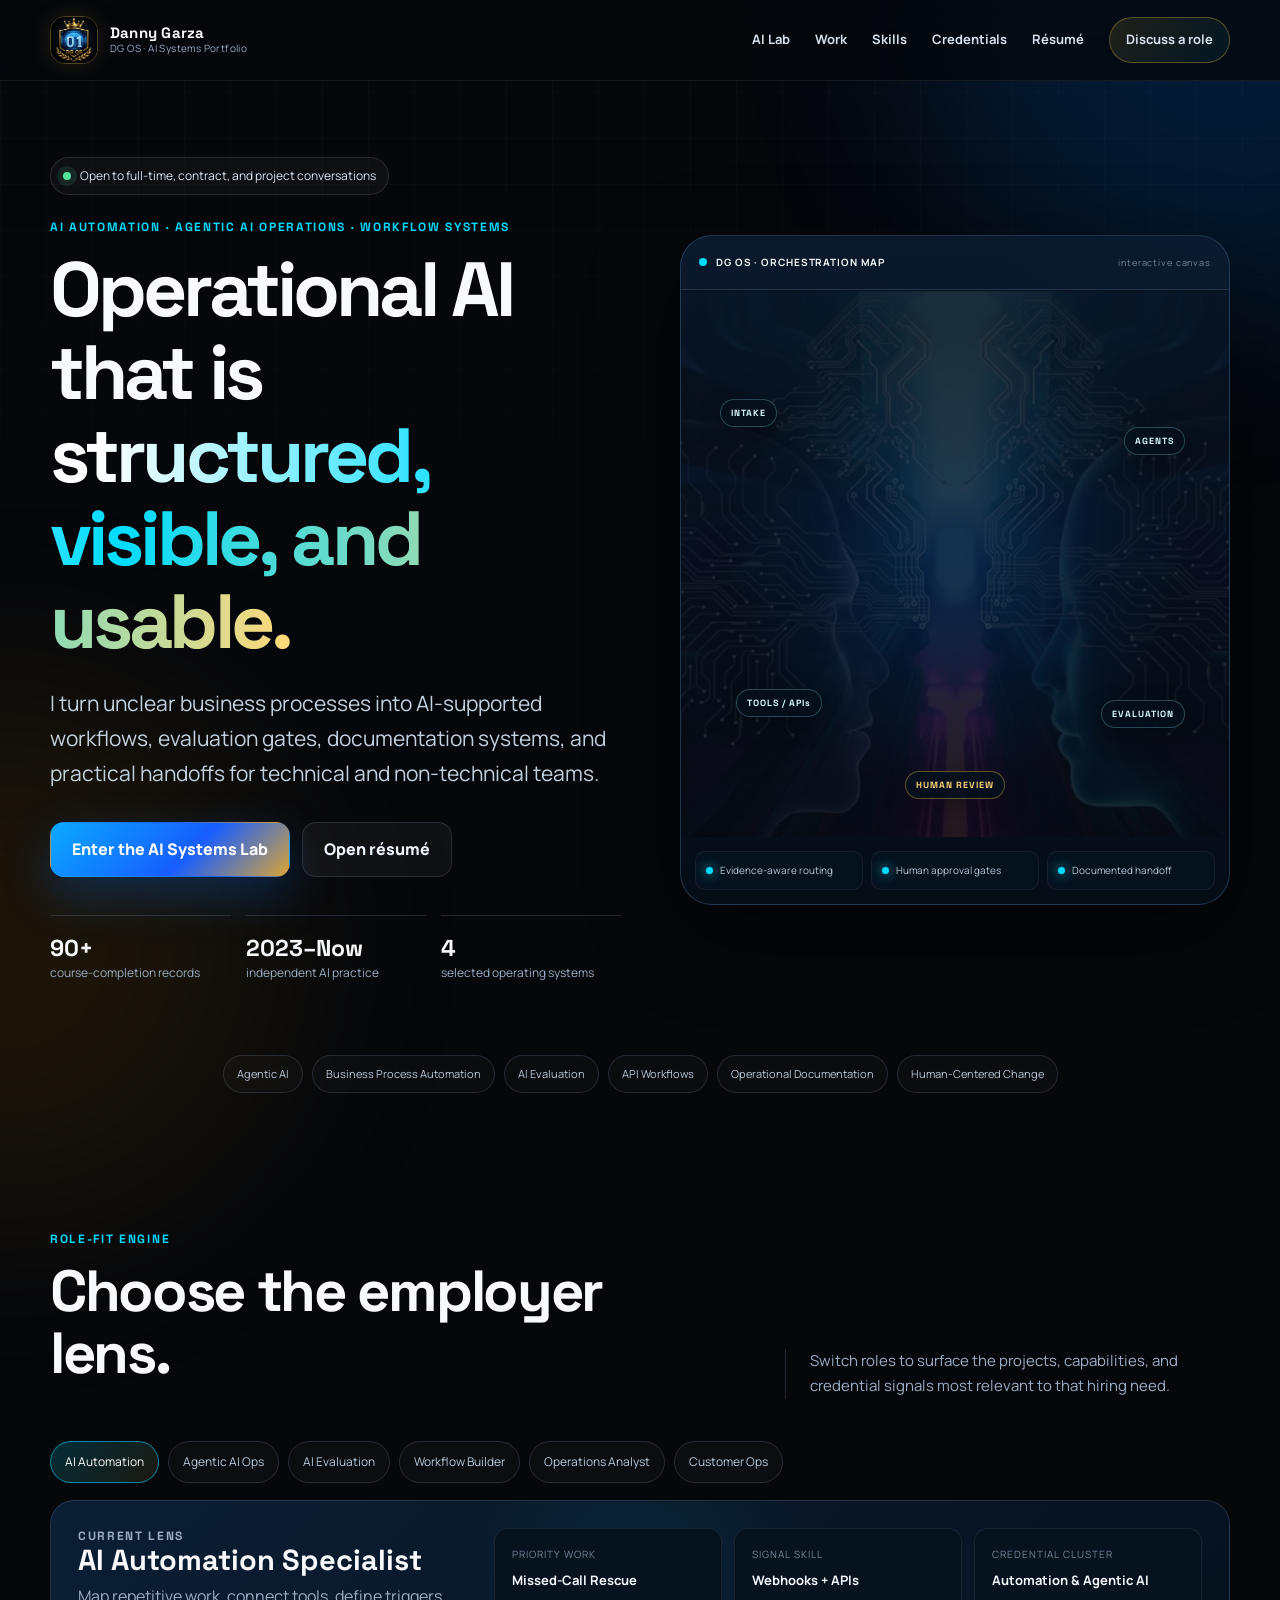
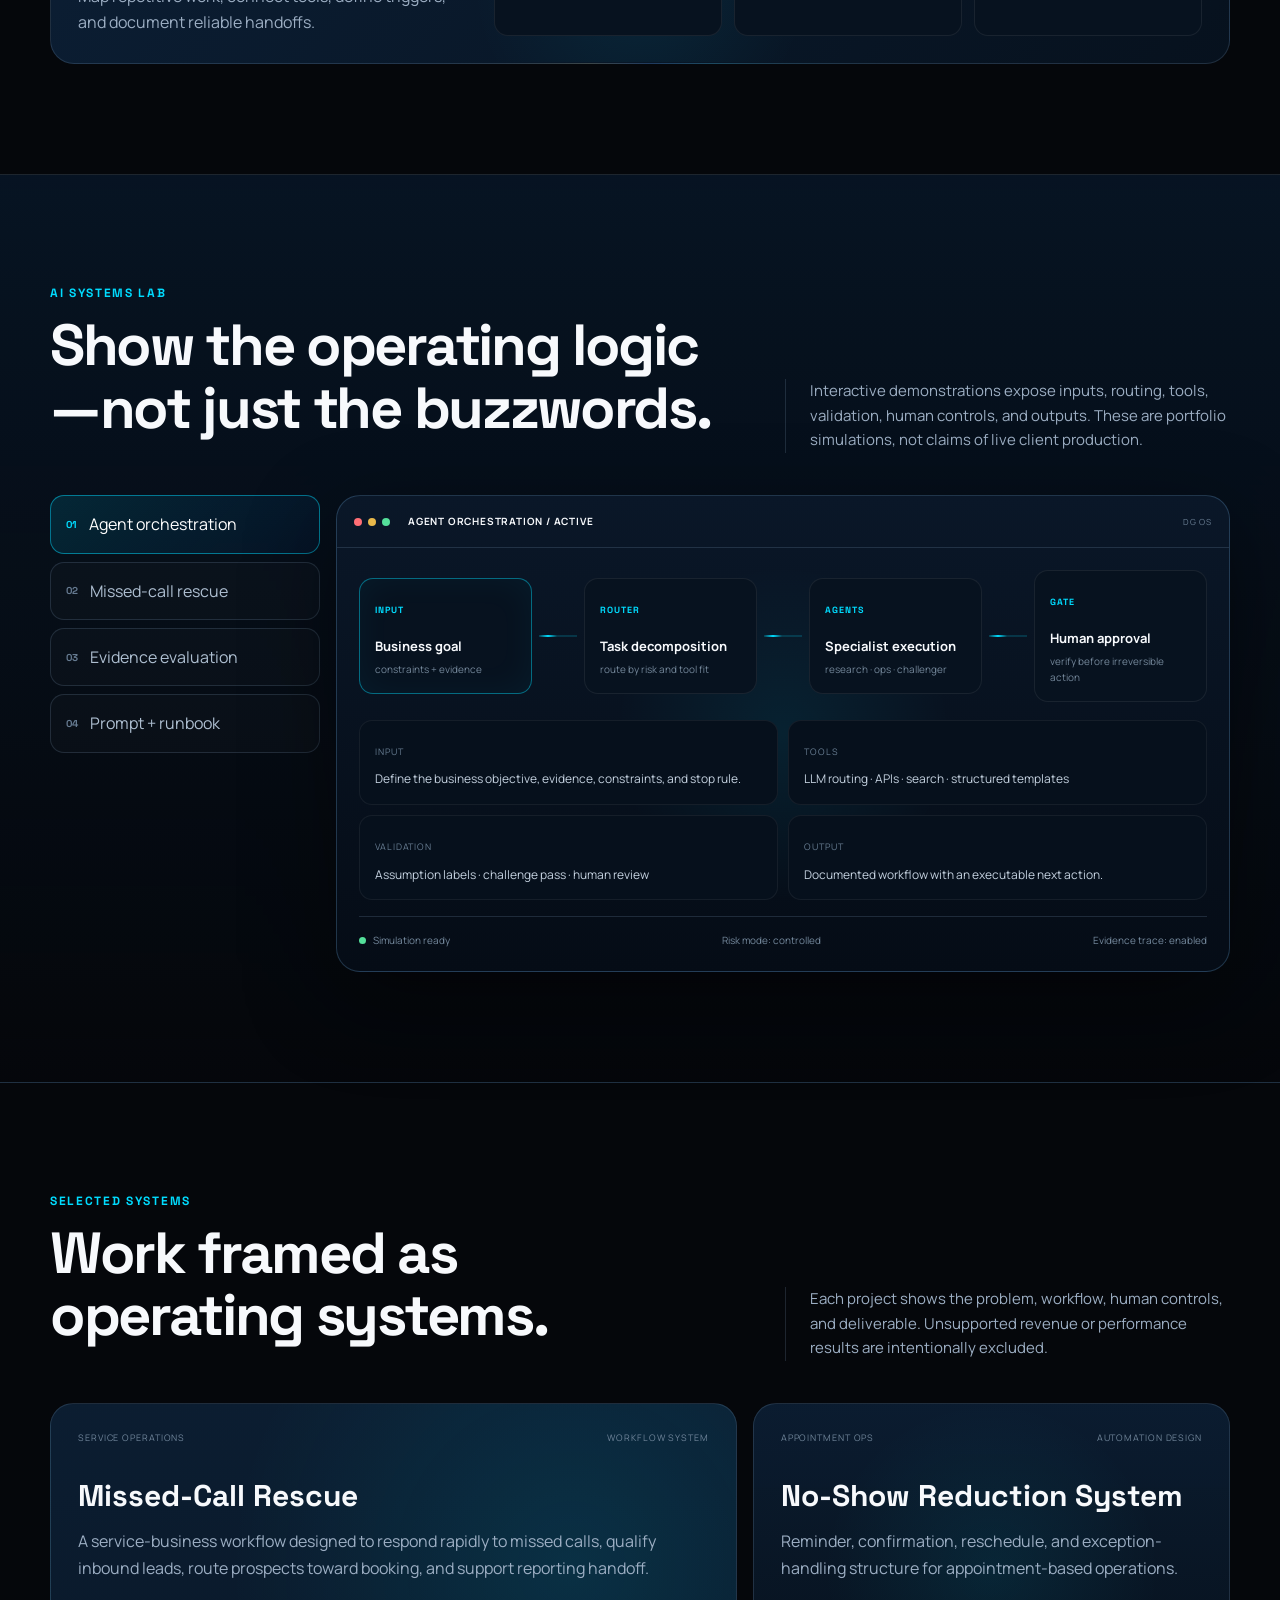
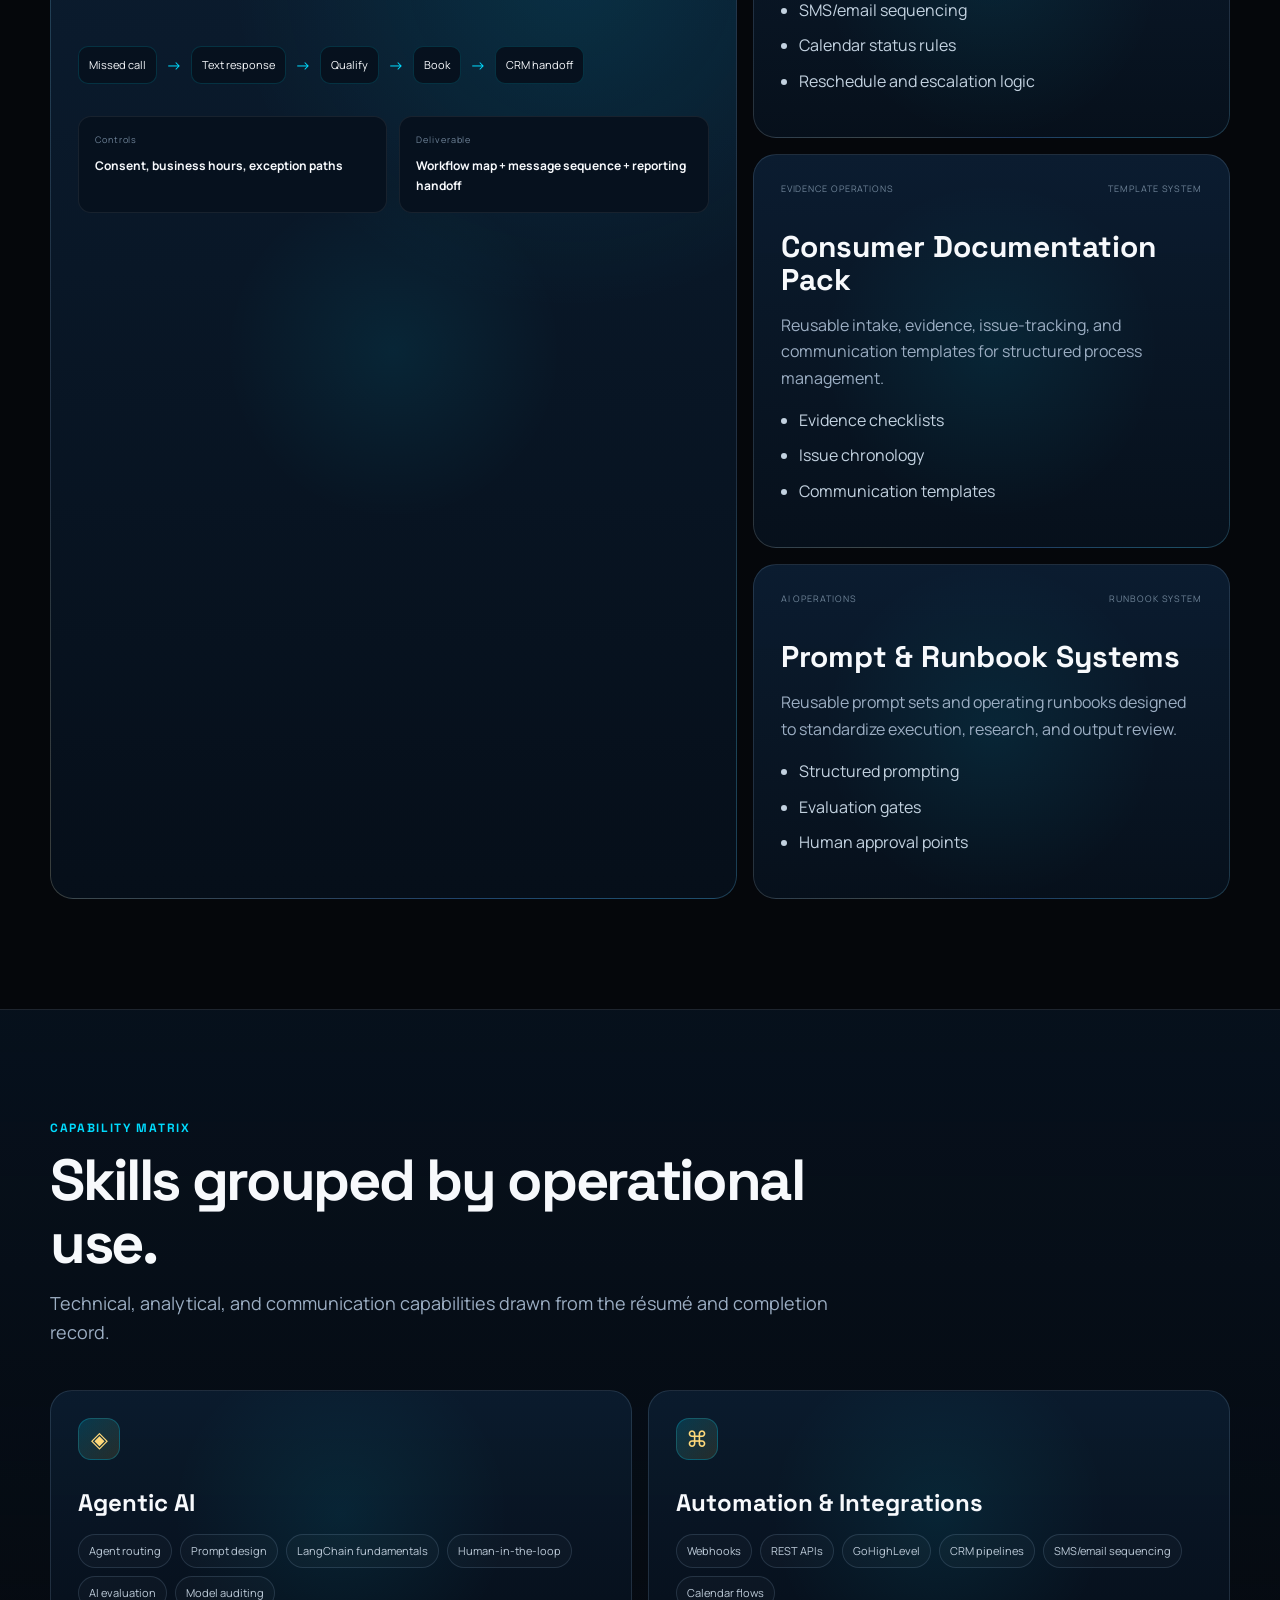
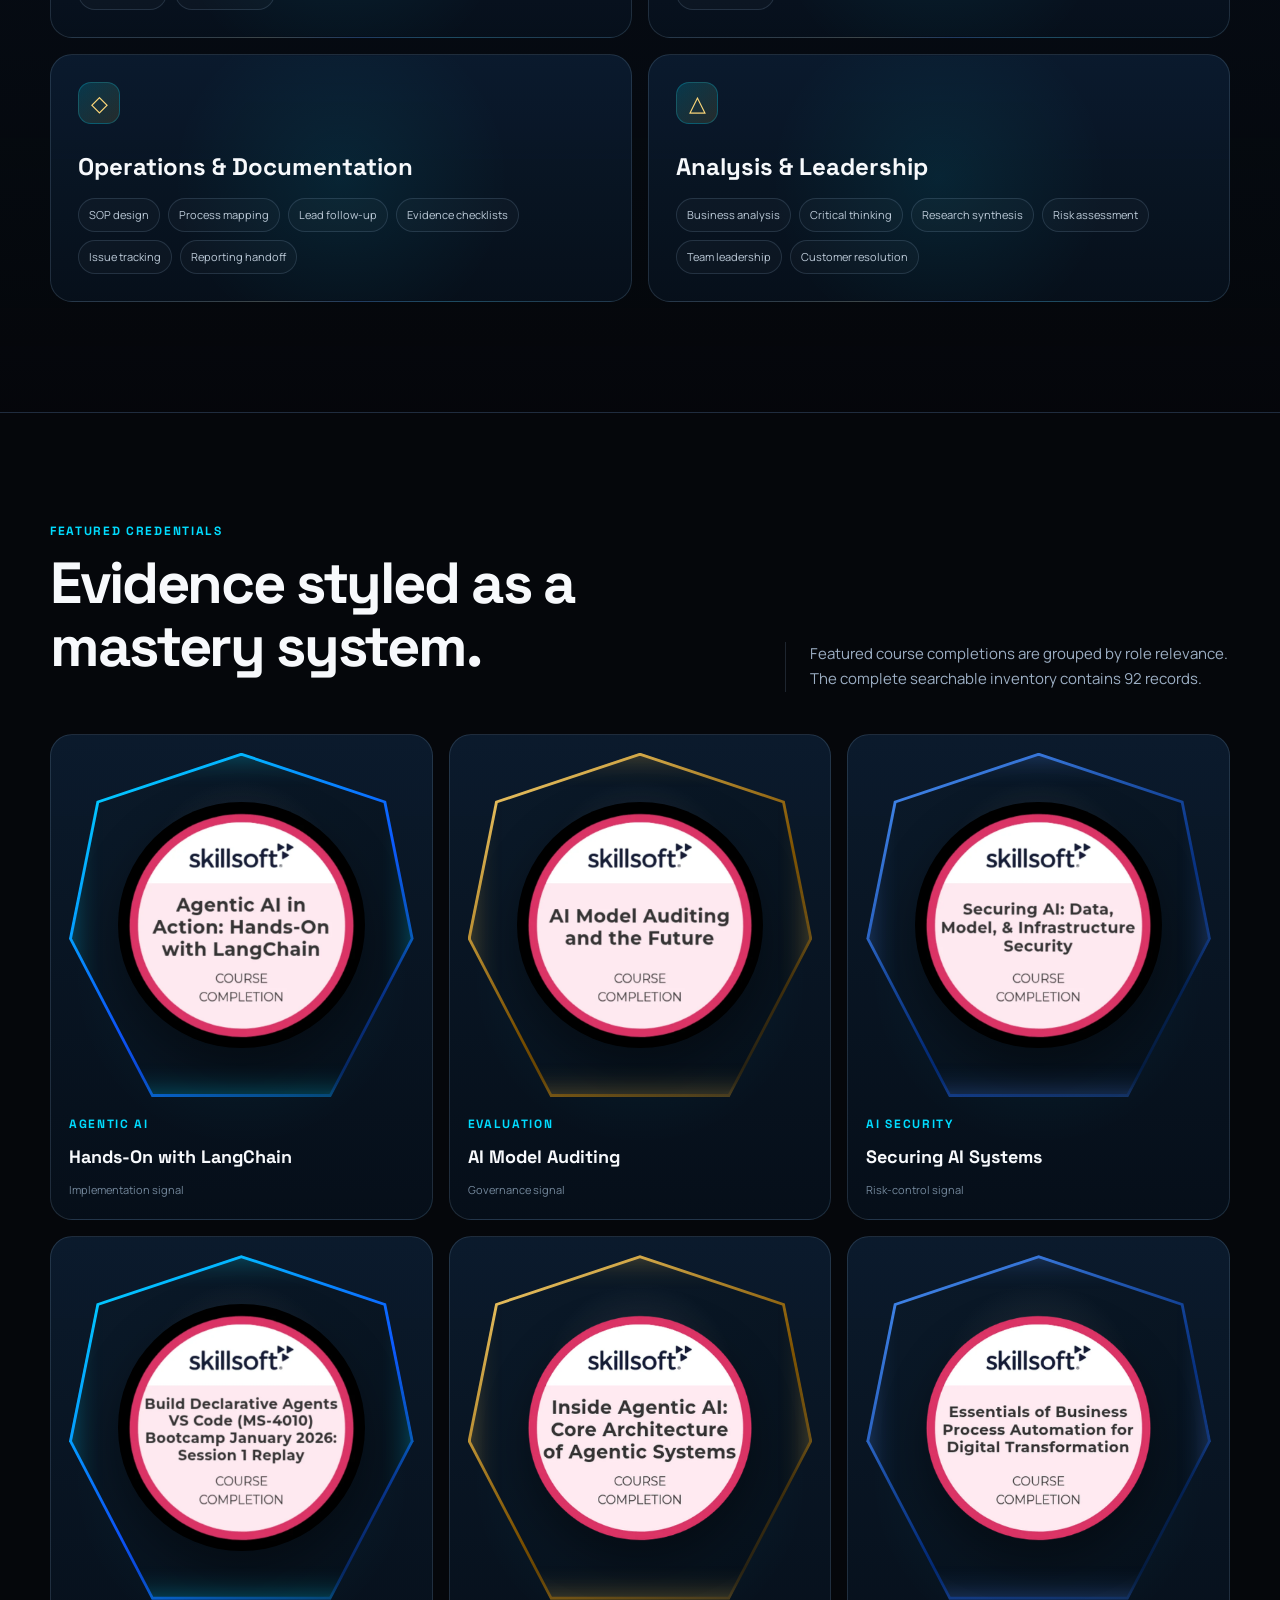
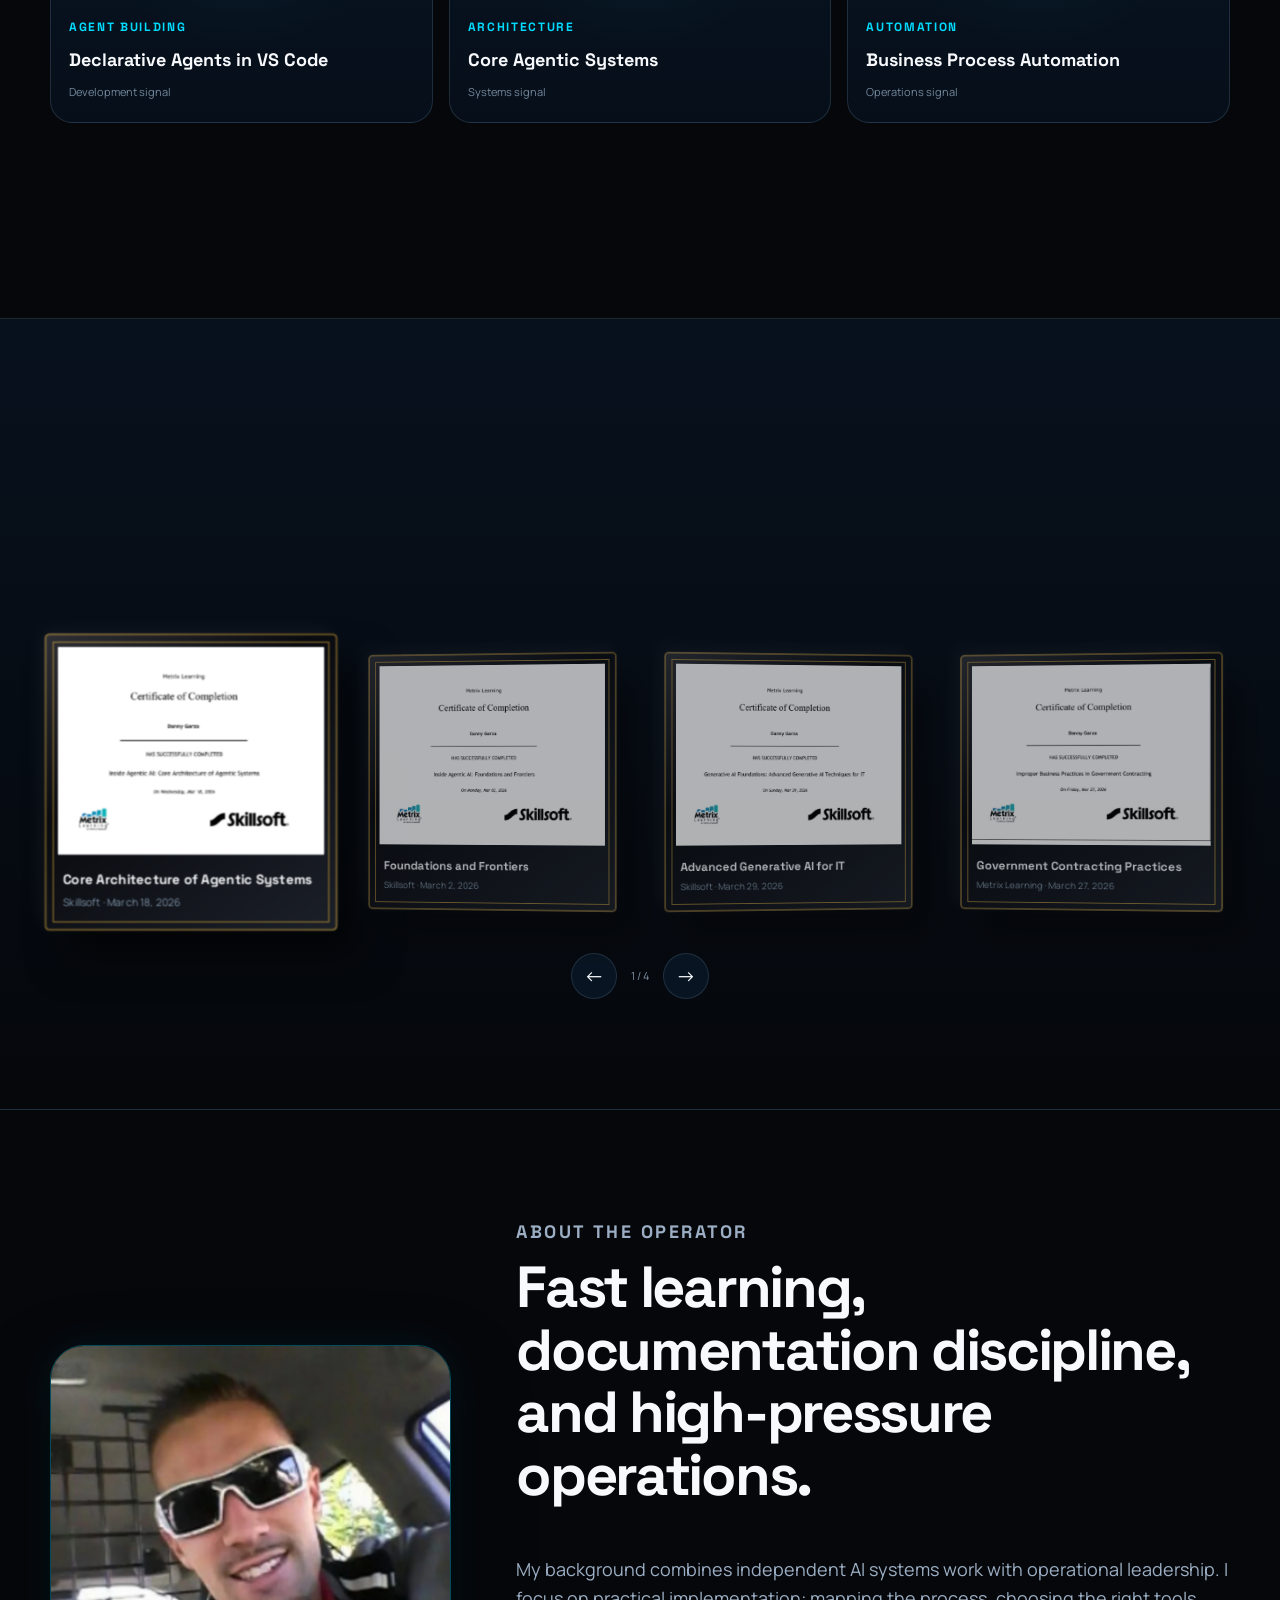
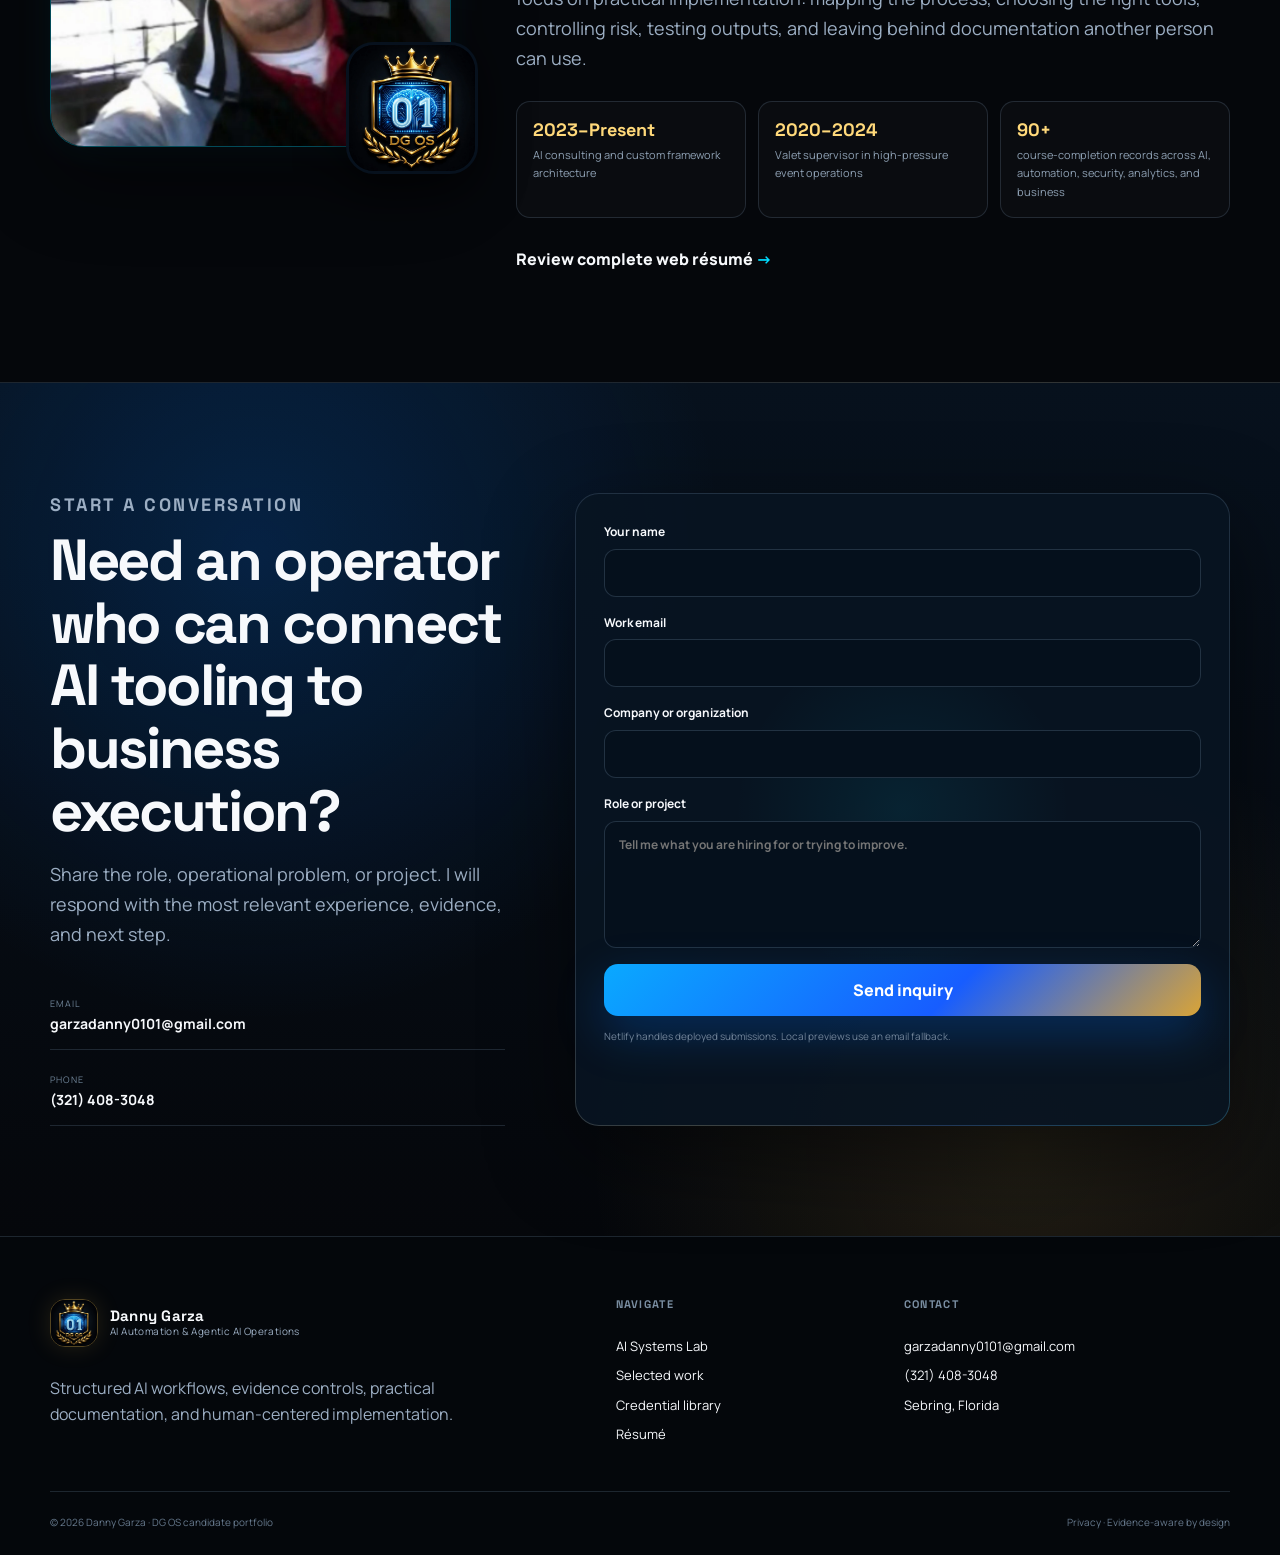
==== index.html @ 50877ddd "Add files via upload initial commit 7.19.26" ====
<!doctype html>
<html lang="en">
<head>
  <meta charset="utf-8">
  <meta name="viewport" content="width=device-width,initial-scale=1">
  <meta name="theme-color" content="#05070b">
  <title>Danny Garza | AI Automation & Agentic AI Operations</title>
  <meta name="description" content="Danny Garza's premium hiring portfolio: AI automation, agentic AI operations, workflow systems, evidence controls, projects, résumé, and 90+ course-completion records.">
  <link rel="canonical" href="https://www.aisolidknowledge.com/">
  <meta property="og:type" content="profile">
  <meta property="og:title" content="Danny Garza | AI Automation & Agentic AI Operations">
  <meta property="og:description" content="Interactive hiring portfolio for AI automation, workflow systems, and agentic AI operations roles.">
  <meta property="og:image" content="https://www.aisolidknowledge.com/assets/images/brand/og-image.webp">
  <meta property="og:url" content="https://www.aisolidknowledge.com/">
  <meta name="twitter:card" content="summary_large_image">
  <link rel="icon" href="favicon.png" type="image/png">
  <link rel="manifest" href="site.webmanifest">
  <link rel="preconnect" href="https://fonts.googleapis.com">
  <link rel="preconnect" href="https://fonts.gstatic.com" crossorigin>
  <link href="https://fonts.googleapis.com/css2?family=Manrope:wght@400;500;600;700;800&family=Space+Grotesk:wght@500;600;700&display=swap" rel="stylesheet">
  <script>document.documentElement.classList.add('js')</script><link rel="stylesheet" href="assets/css/styles.css">
  <script type="application/ld+json">
  {
    "@context":"https://schema.org",
    "@type":"ProfilePage",
    "dateCreated":"2026-07-20",
    "dateModified":"2026-07-20",
    "mainEntity":{
      "@type":"Person",
      "name":"Danny Garza",
      "jobTitle":"AI Automation and Agentic AI Operations Practitioner",
      "description":"AI automation, agentic workflow systems, operational documentation, evaluation controls, and human-centered implementation.",
      "email":"mailto:garzadanny0101@gmail.com",
      "telephone":"+1-321-408-3048",
      "homeLocation":{"@type":"Place","name":"Sebring, Florida"},
      "url":"https://www.aisolidknowledge.com/",
      "sameAs":["https://www.aisolidknowledge.com","https://t.me/SolidKnowledge","https://www.tiktok.com/@dannygarza0101"],
      "knowsAbout":["Agentic AI","AI automation","Workflow design","Prompt engineering","Business process automation","REST APIs","Webhooks","GoHighLevel","Google Workspace","Business analysis","AI evaluation"]
    }
  }
  </script>
</head>
<body data-page="home">
  <a class="skip-link" href="#main">Skip to content</a>
  <div class="progress-track" aria-hidden="true"><span data-progress></span></div>
  <div class="background-grid" aria-hidden="true"></div>
  <div class="ambient ambient-blue" aria-hidden="true"></div>
  <div class="ambient ambient-gold" aria-hidden="true"></div>

  <header class="site-header" data-header>
    <div class="nav-shell">
      <a class="brand" href="index.html" aria-label="Danny Garza portfolio home">
        <span class="brand-emblem"><img src="assets/images/brand/dg-os-crown.webp" alt="" width="56" height="56"></span>
        <span class="brand-copy"><strong>Danny Garza</strong><small>DG OS · AI Systems Portfolio</small></span>
      </a>
      <button class="nav-toggle" type="button" aria-expanded="false" aria-controls="primary-nav" data-nav-toggle>
        <span class="sr-only">Toggle navigation</span><span></span><span></span>
      </button>
      <nav id="primary-nav" class="site-nav" data-nav>
        <a href="#lab">AI Lab</a>
        <a href="#work">Work</a>
        <a href="#skills">Skills</a>
        <a href="credentials.html">Credentials</a>
        <a href="resume.html">Résumé</a>
        <a class="nav-action" href="#contact">Discuss a role</a>
      </nav>
    </div>
  </header>

  <main id="main">
    <section class="hero section-shell">
      <div class="hero-copy reveal">
        <div class="status-pill"><span></span> Open to full-time, contract, and project conversations</div>
        <p class="kicker">AI AUTOMATION · AGENTIC AI OPERATIONS · WORKFLOW SYSTEMS</p>
        <h1>Operational AI that is <em>structured, visible, and usable.</em></h1>
        <p class="hero-lede">I turn unclear business processes into AI-supported workflows, evaluation gates, documentation systems, and practical handoffs for technical and non-technical teams.</p>
        <div class="hero-actions">
          <a class="button primary" href="#lab">Enter the AI Systems Lab</a>
          <a class="button secondary" href="assets/docs/resume/Danny-Garza-Resume.pdf" target="_blank" rel="noopener">Open résumé</a>
        </div>
        <div class="hero-proof" aria-label="Portfolio facts">
          <div><strong>90+</strong><span>course-completion records</span></div>
          <div><strong>2023–Now</strong><span>independent AI practice</span></div>
          <div><strong>4</strong><span>selected operating systems</span></div>
        </div>
      </div>

      <div class="hero-visual reveal">
        <div class="globe-shell glow-card" data-glow-card>
          <div class="globe-toolbar"><span class="live-dot"></span><b>DG OS · ORCHESTRATION MAP</b><small>interactive canvas</small></div>
          <div class="globe-stage" data-globe-stage>
            <canvas id="ai-globe" width="760" height="760" aria-label="Interactive visualization of AI workflow routing"></canvas>
            <div class="globe-fallback" aria-hidden="true"><img src="assets/images/ai/agent-network.webp" alt=""></div>
            <div class="globe-label label-intake">INTAKE</div>
            <div class="globe-label label-agents">AGENTS</div>
            <div class="globe-label label-tools">TOOLS / APIs</div>
            <div class="globe-label label-eval">EVALUATION</div>
            <div class="globe-label label-human">HUMAN REVIEW</div>
          </div>
          <div class="globe-readout">
            <span><i></i>Evidence-aware routing</span>
            <span><i></i>Human approval gates</span>
            <span><i></i>Documented handoff</span>
          </div>
        </div>
      </div>
    </section>

    <section class="signal-strip section-shell reveal" aria-label="Core focus areas">
      <span>Agentic AI</span><span>Business Process Automation</span><span>AI Evaluation</span><span>API Workflows</span><span>Operational Documentation</span><span>Human-Centered Change</span>
    </section>

    <section class="section-block section-shell" id="role-fit">
      <div class="section-heading split-heading reveal">
        <div><p class="kicker">ROLE-FIT ENGINE</p><h2>Choose the employer lens.</h2></div>
        <p>Switch roles to surface the projects, capabilities, and credential signals most relevant to that hiring need.</p>
      </div>
      <div class="role-selector reveal" role="tablist" aria-label="Target role">
        <button role="tab" aria-selected="true" data-role-target="AI Automation Specialist">AI Automation</button>
        <button role="tab" aria-selected="false" data-role-target="Agentic AI Operations">Agentic AI Ops</button>
        <button role="tab" aria-selected="false" data-role-target="AI Evaluation / Governance">AI Evaluation</button>
        <button role="tab" aria-selected="false" data-role-target="Workflow Builder">Workflow Builder</button>
        <button role="tab" aria-selected="false" data-role-target="Operations Analyst">Operations Analyst</button>
        <button role="tab" aria-selected="false" data-role-target="Customer Operations / RevOps">Customer Ops</button>
      </div>
      <div class="role-output glow-card reveal" data-glow-card>
        <div class="role-output-copy"><p class="eyebrow">CURRENT LENS</p><h3 data-role-title>AI Automation Specialist</h3><p data-role-summary>Map repetitive work, connect tools, define triggers, and document reliable handoffs.</p></div>
        <div class="role-output-metrics">
          <div><span>Priority work</span><strong data-role-project>Missed-Call Rescue</strong></div>
          <div><span>Signal skill</span><strong data-role-skill>Webhooks + APIs</strong></div>
          <div><span>Credential cluster</span><strong data-role-credential>Automation & Agentic AI</strong></div>
        </div>
      </div>
    </section>

    <section class="lab-section" id="lab">
      <div class="section-shell">
        <div class="section-heading split-heading reveal">
          <div><p class="kicker">AI SYSTEMS LAB</p><h2>Show the operating logic—not just the buzzwords.</h2></div>
          <p>Interactive demonstrations expose inputs, routing, tools, validation, human controls, and outputs. These are portfolio simulations, not claims of live client production.</p>
        </div>
        <div class="lab-layout">
          <div class="lab-tabs reveal" role="tablist" aria-label="AI systems demonstrations">
            <button class="is-active" role="tab" aria-selected="true" data-lab-tab="orchestration"><span>01</span>Agent orchestration</button>
            <button role="tab" aria-selected="false" data-lab-tab="missed-call"><span>02</span>Missed-call rescue</button>
            <button role="tab" aria-selected="false" data-lab-tab="evaluation"><span>03</span>Evidence evaluation</button>
            <button role="tab" aria-selected="false" data-lab-tab="runbook"><span>04</span>Prompt + runbook</button>
          </div>
          <div class="lab-console glow-card reveal" data-glow-card>
            <div class="console-header"><div><span></span><span></span><span></span></div><b data-lab-console-title>AGENT ORCHESTRATION / ACTIVE</b><small>DG OS</small></div>
            <div class="console-body">
              <div class="flow-map" data-flow-map>
                <div class="flow-node node-input is-active"><span>INPUT</span><b>Business goal</b><small>constraints + evidence</small></div>
                <div class="flow-connector"><i></i></div>
                <div class="flow-node"><span>ROUTER</span><b>Task decomposition</b><small>route by risk and tool fit</small></div>
                <div class="flow-connector"><i></i></div>
                <div class="flow-node"><span>AGENTS</span><b>Specialist execution</b><small>research · ops · challenger</small></div>
                <div class="flow-connector"><i></i></div>
                <div class="flow-node"><span>GATE</span><b>Human approval</b><small>verify before irreversible action</small></div>
              </div>
              <div class="console-grid">
                <div><small>INPUT</small><p data-lab-input>Define the business objective, evidence, constraints, and stop rule.</p></div>
                <div><small>TOOLS</small><p data-lab-tools>LLM routing · APIs · search · structured templates</p></div>
                <div><small>VALIDATION</small><p data-lab-validation>Assumption labels · challenge pass · human review</p></div>
                <div><small>OUTPUT</small><p data-lab-output>Documented workflow with an executable next action.</p></div>
              </div>
              <div class="console-statusbar"><span><i class="status-green"></i>Simulation ready</span><span>Risk mode: controlled</span><span>Evidence trace: enabled</span></div>
            </div>
          </div>
        </div>
      </div>
    </section>

    <section class="section-block section-shell" id="work">
      <div class="section-heading split-heading reveal">
        <div><p class="kicker">SELECTED SYSTEMS</p><h2>Work framed as operating systems.</h2></div>
        <p>Each project shows the problem, workflow, human controls, and deliverable. Unsupported revenue or performance results are intentionally excluded.</p>
      </div>
      <div class="project-grid">
        <article class="project-card project-feature glow-card reveal" data-glow-card>
          <div class="project-top"><span>Service Operations</span><span>Workflow System</span></div>
          <h3>Missed-Call Rescue</h3>
          <p>A service-business workflow designed to respond rapidly to missed calls, qualify inbound leads, route prospects toward booking, and support reporting handoff.</p>
          <div class="project-flow"><span>Missed call</span><i>→</i><span>Text response</span><i>→</i><span>Qualify</span><i>→</i><span>Book</span><i>→</i><span>CRM handoff</span></div>
          <div class="project-detail-grid"><div><small>Controls</small><b>Consent, business hours, exception paths</b></div><div><small>Deliverable</small><b>Workflow map + message sequence + reporting handoff</b></div></div>
        </article>
        <article class="project-card glow-card reveal" data-glow-card>
          <div class="project-top"><span>Appointment Ops</span><span>Automation Design</span></div>
          <h3>No-Show Reduction System</h3><p>Reminder, confirmation, reschedule, and exception-handling structure for appointment-based operations.</p><ul><li>SMS/email sequencing</li><li>Calendar status rules</li><li>Reschedule and escalation logic</li></ul>
        </article>
        <article class="project-card glow-card reveal" data-glow-card>
          <div class="project-top"><span>Evidence Operations</span><span>Template System</span></div>
          <h3>Consumer Documentation Pack</h3><p>Reusable intake, evidence, issue-tracking, and communication templates for structured process management.</p><ul><li>Evidence checklists</li><li>Issue chronology</li><li>Communication templates</li></ul>
        </article>
        <article class="project-card glow-card reveal" data-glow-card>
          <div class="project-top"><span>AI Operations</span><span>Runbook System</span></div>
          <h3>Prompt & Runbook Systems</h3><p>Reusable prompt sets and operating runbooks designed to standardize execution, research, and output review.</p><ul><li>Structured prompting</li><li>Evaluation gates</li><li>Human approval points</li></ul>
        </article>
      </div>
    </section>

    <section class="skills-section" id="skills">
      <div class="section-shell">
        <div class="section-heading reveal"><p class="kicker">CAPABILITY MATRIX</p><h2>Skills grouped by operational use.</h2><p>Technical, analytical, and communication capabilities drawn from the résumé and completion record.</p></div>
        <div class="skills-grid">
          <article class="skill-card glow-card reveal" data-glow-card><span class="skill-icon">◈</span><h3>Agentic AI</h3><div class="chip-cloud"><span>Agent routing</span><span>Prompt design</span><span>LangChain fundamentals</span><span>Human-in-the-loop</span><span>AI evaluation</span><span>Model auditing</span></div></article>
          <article class="skill-card glow-card reveal" data-glow-card><span class="skill-icon">⌘</span><h3>Automation & Integrations</h3><div class="chip-cloud"><span>Webhooks</span><span>REST APIs</span><span>GoHighLevel</span><span>CRM pipelines</span><span>SMS/email sequencing</span><span>Calendar flows</span></div></article>
          <article class="skill-card glow-card reveal" data-glow-card><span class="skill-icon">◇</span><h3>Operations & Documentation</h3><div class="chip-cloud"><span>SOP design</span><span>Process mapping</span><span>Lead follow-up</span><span>Evidence checklists</span><span>Issue tracking</span><span>Reporting handoff</span></div></article>
          <article class="skill-card glow-card reveal" data-glow-card><span class="skill-icon">△</span><h3>Analysis & Leadership</h3><div class="chip-cloud"><span>Business analysis</span><span>Critical thinking</span><span>Research synthesis</span><span>Risk assessment</span><span>Team leadership</span><span>Customer resolution</span></div></article>
        </div>
      </div>
    </section>

    <section class="section-block section-shell" id="credentials-preview">
      <div class="section-heading split-heading reveal">
        <div><p class="kicker">FEATURED CREDENTIALS</p><h2>Evidence styled as a mastery system.</h2></div>
        <p>Featured course completions are grouped by role relevance. The complete searchable inventory contains 92 records.</p>
      </div>
      <div class="badge-grid">
        <article class="mastery-badge glow-card reveal" data-glow-card><div class="badge-chassis badge-cyan"><img src="assets/images/badges/agentic-ai-langchain.webp" alt="Agentic AI in Action Hands-On with LangChain course completion badge" loading="lazy"></div><p class="eyebrow">AGENTIC AI</p><h3>Hands-On with LangChain</h3><span>Implementation signal</span></article>
        <article class="mastery-badge glow-card reveal" data-glow-card><div class="badge-chassis badge-gold"><img src="assets/images/badges/ai-model-auditing.webp" alt="AI Model Auditing and the Future course completion badge" loading="lazy"></div><p class="eyebrow">EVALUATION</p><h3>AI Model Auditing</h3><span>Governance signal</span></article>
        <article class="mastery-badge glow-card reveal" data-glow-card><div class="badge-chassis badge-blue"><img src="assets/images/badges/securing-ai.webp" alt="Securing AI Data Model and Infrastructure Security course completion badge" loading="lazy"></div><p class="eyebrow">AI SECURITY</p><h3>Securing AI Systems</h3><span>Risk-control signal</span></article>
        <article class="mastery-badge glow-card reveal" data-glow-card><div class="badge-chassis badge-cyan"><img src="assets/images/badges/declarative-agents-vscode.webp" alt="Build Declarative Agents VS Code bootcamp course completion badge" loading="lazy"></div><p class="eyebrow">AGENT BUILDING</p><h3>Declarative Agents in VS Code</h3><span>Development signal</span></article>
        <article class="mastery-badge glow-card reveal" data-glow-card><div class="badge-chassis badge-gold"><img src="assets/images/badges/inside-agentic-ai-core-architecture.webp" alt="Inside Agentic AI Core Architecture course completion badge" loading="lazy"></div><p class="eyebrow">ARCHITECTURE</p><h3>Core Agentic Systems</h3><span>Systems signal</span></article>
        <article class="mastery-badge glow-card reveal" data-glow-card><div class="badge-chassis badge-blue"><img src="assets/images/badges/business-process-automation.webp" alt="Business Process Automation course completion badge" loading="lazy"></div><p class="eyebrow">AUTOMATION</p><h3>Business Process Automation</h3><span>Operations signal</span></article>
      </div>
      <div class="center-action reveal"><a class="button secondary" href="credentials.html">Search all 92 completion records</a></div>
    </section>

    <section class="certificate-section">
      <div class="section-shell">
        <div class="section-heading split-heading reveal"><div><p class="kicker">CERTIFICATE VAULT</p><h2>Paper evidence with depth and context.</h2></div><p>Select a framed certificate to inspect the full document, completion metadata, and matching PDF evidence.</p></div>
        <div class="certificate-stage reveal" data-certificate-stage>
          <button class="certificate-frame is-active" data-certificate-index="0" type="button"><span class="frame-light"></span><img src="assets/images/certificates/inside-agentic-ai-core-architecture.webp" alt="Inside Agentic AI Core Architecture certificate preview"><span class="certificate-caption"><b>Core Architecture of Agentic Systems</b><small>Skillsoft · March 18, 2026</small></span></button>
          <button class="certificate-frame" data-certificate-index="1" type="button"><span class="frame-light"></span><img src="assets/images/certificates/inside-agentic-ai-foundations-frontiers.webp" alt="Inside Agentic AI Foundations and Frontiers certificate preview"><span class="certificate-caption"><b>Foundations and Frontiers</b><small>Skillsoft · March 2, 2026</small></span></button>
          <button class="certificate-frame" data-certificate-index="2" type="button"><span class="frame-light"></span><img src="assets/images/certificates/generative-ai-advanced-it.webp" alt="Generative AI Advanced Techniques for IT certificate preview"><span class="certificate-caption"><b>Advanced Generative AI for IT</b><small>Skillsoft · March 29, 2026</small></span></button>
          <button class="certificate-frame" data-certificate-index="3" type="button"><span class="frame-light"></span><img src="assets/images/certificates/improper-business-practices.webp" alt="Improper Business Practices in Government Contracting certificate preview"><span class="certificate-caption"><b>Government Contracting Practices</b><small>Metrix Learning · March 27, 2026</small></span></button>
        </div>
        <div class="certificate-controls reveal"><button type="button" data-cert-prev aria-label="Previous certificate">←</button><span data-cert-position>1 / 4</span><button type="button" data-cert-next aria-label="Next certificate">→</button></div>
      </div>
    </section>

    <section class="section-block section-shell about-section">
      <div class="about-grid">
        <div class="about-photo reveal"><div class="photo-ring"><img src="assets/images/profile/danny-photo.webp" alt="Danny Garza" loading="lazy"></div><div class="photo-stamp"><img src="assets/images/brand/dg-os-crown.webp" alt="DG OS emblem" loading="lazy"></div></div>
        <div class="about-copy reveal"><p class="kicker">ABOUT THE OPERATOR</p><h2>Fast learning, documentation discipline, and high-pressure operations.</h2><p>My background combines independent AI systems work with operational leadership. I focus on practical implementation: mapping the process, choosing the right tools, controlling risk, testing outputs, and leaving behind documentation another person can use.</p><div class="about-points"><div><strong>2023–Present</strong><span>AI consulting and custom framework architecture</span></div><div><strong>2020–2024</strong><span>Valet supervisor in high-pressure event operations</span></div><div><strong>90+</strong><span>course-completion records across AI, automation, security, analytics, and business</span></div></div><a class="text-link" href="resume.html">Review complete web résumé <span>→</span></a></div>
      </div>
    </section>

    <section class="contact-section" id="contact">
      <div class="section-shell contact-grid">
        <div class="contact-copy reveal"><p class="kicker">START A CONVERSATION</p><h2>Need an operator who can connect AI tooling to business execution?</h2><p>Share the role, operational problem, or project. I will respond with the most relevant experience, evidence, and next step.</p><div class="contact-direct"><a href="mailto:garzadanny0101@gmail.com"><span>Email</span><strong>garzadanny0101@gmail.com</strong></a><a href="tel:+13214083048"><span>Phone</span><strong>(321) 408-3048</strong></a></div></div>
        <form class="contact-form glow-card reveal" name="career-contact" method="POST" action="thank-you.html" data-netlify="true" netlify-honeypot="bot-field" data-contact-form data-glow-card>
          <input type="hidden" name="form-name" value="career-contact"><p class="hidden"><label>Do not fill this out: <input name="bot-field"></label></p>
          <label>Your name<input required name="name" autocomplete="name"></label>
          <label>Work email<input required type="email" name="email" autocomplete="email"></label>
          <label>Company or organization<input name="company" autocomplete="organization"></label>
          <label>Role or project<textarea required name="message" rows="5" placeholder="Tell me what you are hiring for or trying to improve."></textarea></label>
          <button class="button primary" type="submit">Send inquiry</button>
          <p class="form-note">Netlify handles deployed submissions. Local previews use an email fallback.</p>
        </form>
      </div>
    </section>
  </main>

  <dialog class="certificate-dialog" data-certificate-dialog>
    <button class="dialog-nav dialog-prev" type="button" data-dialog-prev aria-label="Previous certificate">←</button><button class="dialog-nav dialog-next" type="button" data-dialog-next aria-label="Next certificate">→</button><button class="dialog-close" type="button" data-dialog-close aria-label="Close certificate viewer">×</button>
    <div class="dialog-certificate-frame"><img data-dialog-image alt=""></div>
    <div class="dialog-copy"><p class="eyebrow" data-dialog-provider></p><h2 data-dialog-title></h2><p data-dialog-date></p><a class="button secondary" data-dialog-pdf target="_blank" rel="noopener">Open certificate PDF</a></div>
  </dialog>

  <footer class="site-footer">
    <div class="footer-grid section-shell"><div><a class="brand footer-brand" href="index.html"><span class="brand-emblem"><img src="assets/images/brand/dg-os-crown.webp" alt="" width="56" height="56"></span><span class="brand-copy"><strong>Danny Garza</strong><small>AI Automation & Agentic AI Operations</small></span></a><p>Structured AI workflows, evidence controls, practical documentation, and human-centered implementation.</p></div><div><h2>Navigate</h2><a href="#lab">AI Systems Lab</a><a href="#work">Selected work</a><a href="credentials.html">Credential library</a><a href="resume.html">Résumé</a></div><div><h2>Contact</h2><a href="mailto:garzadanny0101@gmail.com">garzadanny0101@gmail.com</a><a href="tel:+13214083048">(321) 408-3048</a><span>Sebring, Florida</span></div></div>
    <div class="footer-bottom section-shell"><span>© 2026 Danny Garza · DG OS candidate portfolio</span><span><a href="privacy.html">Privacy</a> · Evidence-aware by design</span></div>
  </footer>

  <script src="assets/js/common.js" defer></script>
  <script src="assets/js/globe.js" defer></script>
  <script src="assets/js/home.js" defer></script>
</body>
</html>
---- assets/css/styles.css ----
:root{
  --bg:#05070b;--bg-2:#07111d;--panel:#0a1524;--panel-2:#0d1b2e;--panel-3:#10243c;
  --text:#f7f9fc;--muted:#9caec3;--line:rgba(146,177,209,.18);--line-strong:rgba(109,224,255,.42);
  --cyan:#00dcff;--cyan-soft:#8beeff;--blue:#1568ff;--blue-2:#072a68;--gold:#e8b84a;--gold-soft:#ffd97a;
  --green:#54df9a;--danger:#ff6e75;--shadow:0 28px 90px rgba(0,0,0,.48);--radius:28px;--radius-sm:18px;
  --max:1180px;--font:"Manrope",Aptos,Arial,sans-serif;--display:"Space Grotesk","Manrope",Aptos,Arial,sans-serif
}
*{box-sizing:border-box}html{scroll-behavior:smooth;color-scheme:dark}body{margin:0;background:var(--bg);color:var(--text);font-family:var(--font);font-size:16px;line-height:1.65;overflow-x:hidden}a{color:inherit;text-decoration:none}img{max-width:100%;display:block}button,input,textarea,select{font:inherit;color:inherit}button{cursor:pointer}::selection{background:var(--cyan);color:#021019}.hidden{display:none!important}.sr-only{position:absolute!important;width:1px!important;height:1px!important;padding:0!important;margin:-1px!important;overflow:hidden!important;clip:rect(0,0,0,0)!important;white-space:nowrap!important;border:0!important}.skip-link{position:fixed;left:14px;top:-100px;z-index:999;background:#fff;color:#04111b;padding:12px 18px;border-radius:10px;font-weight:800}.skip-link:focus{top:14px}.section-shell{width:min(calc(100% - 36px),var(--max));margin-inline:auto}.section-block{padding:110px 0}.kicker,.eyebrow{text-transform:uppercase;letter-spacing:.14em;font:800 12px var(--display);color:var(--cyan);margin:0 0 13px}h1,h2,h3{font-family:var(--display);line-height:1.08;margin-top:0}h1{font-size:clamp(44px,6vw,78px);letter-spacing:-.05em}h2{font-size:clamp(34px,4.8vw,58px);letter-spacing:-.04em}h3{font-size:24px}.text-link{font-weight:800}.text-link span{color:var(--cyan)}.text-link:hover{color:var(--cyan)}
.progress-track{position:fixed;inset:0 0 auto;height:3px;z-index:300;background:transparent}.progress-track span{display:block;height:100%;width:0;background:linear-gradient(90deg,var(--cyan),var(--blue),var(--gold))}.background-grid{position:fixed;inset:0;z-index:-5;pointer-events:none;background-image:linear-gradient(rgba(255,255,255,.022) 1px,transparent 1px),linear-gradient(90deg,rgba(255,255,255,.022) 1px,transparent 1px);background-size:46px 46px;mask-image:linear-gradient(to bottom,black,transparent 85%)}.ambient{position:fixed;border-radius:50%;filter:blur(100px);z-index:-4;pointer-events:none;opacity:.17}.ambient-blue{width:620px;height:620px;background:#007dff;top:-310px;right:-260px}.ambient-gold{width:540px;height:540px;background:#8a5d00;bottom:-320px;left:-260px}
.site-header{position:sticky;top:0;z-index:200;background:rgba(5,7,11,.76);backdrop-filter:blur(20px);border-bottom:1px solid rgba(255,255,255,.07)}.nav-shell{width:min(calc(100% - 36px),var(--max));min-height:80px;margin:auto;display:flex;align-items:center;justify-content:space-between;gap:28px}.brand{display:inline-flex;align-items:center;gap:12px;min-width:220px}.brand-emblem{width:48px;height:48px;border-radius:15px;overflow:hidden;border:1px solid rgba(232,184,74,.35);box-shadow:0 0 24px rgba(232,184,74,.14)}.brand-emblem img{width:100%;height:100%;object-fit:cover}.brand-copy strong,.brand-copy small{display:block}.brand-copy strong{font:800 15px var(--display);letter-spacing:.015em}.brand-copy small{font-size:10px;color:var(--muted);margin-top:-2px;letter-spacing:.04em}.site-nav{display:flex;align-items:center;gap:25px;font-size:13px;font-weight:700}.site-nav a{color:#d7e2ee;transition:color .2s ease}.site-nav a:hover,.site-nav .is-current{color:var(--cyan-soft)}.nav-action{padding:11px 16px;border-radius:999px;border:1px solid rgba(232,184,74,.34);background:linear-gradient(135deg,rgba(232,184,74,.13),rgba(0,220,255,.06));white-space:nowrap}.nav-toggle{display:none;width:48px;height:48px;border:1px solid var(--line);border-radius:14px;background:var(--panel);align-items:center;justify-content:center;flex-direction:column;gap:6px}.nav-toggle span:not(.sr-only){width:20px;height:2px;border-radius:2px;background:white}.site-nav-simple{display:flex!important}
.button{min-height:50px;display:inline-flex;align-items:center;justify-content:center;padding:13px 21px;border:1px solid transparent;border-radius:14px;font-weight:800;transition:transform .22s ease,box-shadow .22s ease,border-color .22s ease,background .22s ease}.button:hover{transform:translateY(-2px)}.button.primary{background:linear-gradient(135deg,#0aa9ff,#175dff 58%,#d9a437);color:#fff;box-shadow:0 18px 48px rgba(0,116,255,.27)}.button.primary:hover{box-shadow:0 22px 58px rgba(0,171,255,.34)}.button.secondary{background:rgba(255,255,255,.045);border-color:var(--line);color:#eff6ff}.button.secondary:hover{border-color:var(--line-strong);background:rgba(0,220,255,.06)}.hero-actions{display:flex;gap:12px;flex-wrap:wrap}
.glow-card{position:relative;isolation:isolate}.glow-card:before{content:"";position:absolute;inset:-1px;border-radius:inherit;padding:1px;background:conic-gradient(from var(--glow-angle,0deg),transparent 0 30%,var(--cyan) 38%,var(--blue) 48%,var(--gold) 59%,transparent 70% 100%);opacity:var(--glow-opacity,.13);transition:opacity .25s ease;z-index:-1;mask:linear-gradient(#000 0 0) content-box,linear-gradient(#000 0 0);mask-composite:exclude}.glow-card:hover:before,.glow-card:focus-within:before{opacity:.95}.glow-card:after{content:"";position:absolute;inset:1px;border-radius:inherit;background:radial-gradient(240px circle at var(--glow-x,50%) var(--glow-y,50%),rgba(0,220,255,.08),transparent 70%);pointer-events:none;z-index:-1}
.hero{min-height:calc(100svh - 80px);display:grid;grid-template-columns:1.02fr .98fr;align-items:center;gap:58px;padding:76px 0 72px}.status-pill{display:inline-flex;align-items:center;gap:9px;border:1px solid var(--line);background:rgba(255,255,255,.035);border-radius:999px;padding:8px 12px;margin-bottom:24px;color:#d9e5f1;font-size:12px}.status-pill span{width:8px;height:8px;border-radius:50%;background:var(--green);box-shadow:0 0 0 6px rgba(84,223,154,.12)}.hero h1{margin:0 0 24px}.hero h1 em{font-style:normal;color:transparent;background:linear-gradient(90deg,#fff 5%,var(--cyan) 45%,var(--gold-soft));background-clip:text;-webkit-background-clip:text}.hero-lede{font-size:clamp(18px,2vw,21px);color:#c3d1df;max-width:660px;margin:0 0 32px}.hero-proof{display:grid;grid-template-columns:repeat(3,1fr);gap:15px;margin-top:38px}.hero-proof>div{padding-top:17px;border-top:1px solid var(--line)}.hero-proof strong{display:block;font:800 23px var(--display)}.hero-proof span{display:block;font-size:12px;color:var(--muted)}.globe-shell{border-radius:32px;background:linear-gradient(180deg,rgba(11,27,47,.92),rgba(5,13,23,.98));border:1px solid rgba(105,167,222,.24);box-shadow:var(--shadow);overflow:hidden}.globe-toolbar{height:54px;display:flex;align-items:center;gap:9px;padding:0 18px;border-bottom:1px solid var(--line);font-size:11px;letter-spacing:.08em}.globe-toolbar b{font-size:10px}.globe-toolbar small{margin-left:auto;color:#71869c}.live-dot{width:8px;height:8px;border-radius:50%;background:var(--cyan);box-shadow:0 0 0 0 rgba(0,220,255,.6);animation:pulse 2s infinite}.globe-stage{position:relative;aspect-ratio:1;min-height:440px;background:radial-gradient(circle at 50% 50%,rgba(0,124,255,.16),transparent 59%),linear-gradient(180deg,#07101d,#040910);overflow:hidden}.globe-stage canvas{position:absolute;inset:0;width:100%;height:100%;z-index:2}.globe-fallback{position:absolute;inset:0;opacity:.14;mix-blend-mode:screen}.globe-fallback img{width:100%;height:100%;object-fit:cover}.globe-label{position:absolute;z-index:3;padding:7px 10px;border:1px solid rgba(139,238,255,.26);background:rgba(5,16,28,.78);backdrop-filter:blur(8px);border-radius:999px;font:800 9px var(--display);letter-spacing:.11em;color:#d9faff;box-shadow:0 8px 25px rgba(0,0,0,.3);pointer-events:none}.label-intake{left:7%;top:20%}.label-agents{right:8%;top:25%}.label-tools{left:10%;bottom:22%}.label-eval{right:8%;bottom:20%}.label-human{left:50%;bottom:7%;transform:translateX(-50%);border-color:rgba(232,184,74,.4);color:var(--gold-soft)}.globe-readout{display:grid;grid-template-columns:repeat(3,1fr);gap:8px;padding:14px}.globe-readout span{display:flex;align-items:center;gap:7px;padding:10px;border-radius:10px;background:#06111e;border:1px solid rgba(255,255,255,.06);font-size:10px;color:#b7c7d7}.globe-readout i{width:7px;height:7px;border-radius:50%;background:var(--cyan);box-shadow:0 0 12px var(--cyan)}
.signal-strip{display:flex;flex-wrap:wrap;justify-content:center;gap:9px;padding-bottom:28px}.signal-strip span{border:1px solid var(--line);background:rgba(255,255,255,.025);border-radius:999px;padding:9px 13px;font-size:11px;color:#b9c9d9}.section-heading{max-width:780px;margin-bottom:42px}.section-heading h2{margin:0 0 14px}.section-heading>p:last-child{font-size:18px;color:var(--muted);margin:0}.split-heading{max-width:none;display:grid;grid-template-columns:1fr .67fr;gap:70px;align-items:end}.split-heading>p:last-child{font-size:15px;border-left:1px solid var(--line);padding-left:24px}.role-selector{display:flex;flex-wrap:wrap;gap:9px;margin-bottom:17px}.role-selector button{border:1px solid var(--line);background:rgba(255,255,255,.028);border-radius:999px;padding:10px 14px;font-size:12px;color:#b8c9db}.role-selector button[aria-selected="true"]{background:linear-gradient(135deg,rgba(0,220,255,.18),rgba(232,184,74,.1));border-color:rgba(0,220,255,.55);color:white}.role-output{display:grid;grid-template-columns:.7fr 1.3fr;gap:34px;border-radius:24px;padding:27px;background:linear-gradient(135deg,rgba(12,32,55,.94),rgba(7,18,31,.96));border:1px solid var(--line)}.role-output h3{font-size:29px;margin:0 0 8px}.role-output p{color:var(--muted);margin:0}.role-output-metrics{display:grid;grid-template-columns:repeat(3,1fr);gap:12px}.role-output-metrics>div{padding:17px;border:1px solid rgba(255,255,255,.07);background:#07121f;border-radius:14px}.role-output-metrics span,.role-output-metrics strong{display:block}.role-output-metrics span{font-size:10px;color:#73879b;text-transform:uppercase;letter-spacing:.1em}.role-output-metrics strong{font-size:13px;margin-top:8px}
.lab-section{padding:110px 0;background:linear-gradient(180deg,rgba(8,25,44,.72),rgba(5,7,11,.35));border-block:1px solid var(--line)}.lab-layout{display:grid;grid-template-columns:270px 1fr;gap:16px}.lab-tabs{display:flex;flex-direction:column;gap:8px}.lab-tabs button{display:flex;align-items:center;gap:12px;text-align:left;border:1px solid var(--line);background:rgba(255,255,255,.02);border-radius:14px;padding:15px;color:#aebfd1}.lab-tabs button span{font:800 10px var(--display);color:#667b91}.lab-tabs button.is-active{border-color:rgba(0,220,255,.48);background:linear-gradient(135deg,rgba(0,220,255,.12),rgba(21,104,255,.06));color:#fff}.lab-tabs button.is-active span{color:var(--cyan)}.lab-console{border:1px solid rgba(112,175,227,.25);border-radius:24px;background:linear-gradient(180deg,#0a1728,#050c16);box-shadow:var(--shadow);overflow:hidden}.console-header{height:52px;display:flex;align-items:center;gap:10px;padding:0 17px;border-bottom:1px solid var(--line);font-size:10px;letter-spacing:.08em}.console-header>div{display:flex;gap:6px}.console-header>div span{width:8px;height:8px;border-radius:50%;background:var(--danger)}.console-header>div span:nth-child(2){background:var(--gold)}.console-header>div span:nth-child(3){background:var(--green)}.console-header b{margin-left:8px}.console-header small{margin-left:auto;color:#677b90}.console-body{padding:22px}.flow-map{display:grid;grid-template-columns:1fr 38px 1fr 38px 1fr 38px 1fr;align-items:center;gap:7px}.flow-node{padding:15px;border-radius:14px;background:#07121f;border:1px solid rgba(255,255,255,.07);min-height:112px}.flow-node.is-active{border-color:rgba(0,220,255,.44);box-shadow:inset 0 0 35px rgba(0,220,255,.05)}.flow-node span{font:800 9px var(--display);letter-spacing:.1em;color:var(--cyan)}.flow-node b,.flow-node small{display:block}.flow-node b{font-size:13px;margin-top:15px}.flow-node small{font-size:10px;color:#74879a;margin-top:4px}.flow-connector{height:2px;background:rgba(0,220,255,.17);position:relative;overflow:hidden}.flow-connector i{position:absolute;width:18px;height:100%;background:linear-gradient(90deg,transparent,var(--cyan),transparent);animation:flow 2.2s linear infinite}.console-grid{display:grid;grid-template-columns:repeat(2,1fr);gap:10px;margin-top:18px}.console-grid>div{padding:15px;background:#06101c;border:1px solid rgba(255,255,255,.06);border-radius:13px}.console-grid small{color:#697e93;font-size:9px;letter-spacing:.1em}.console-grid p{margin:7px 0 0;font-size:12px;color:#c4d1df}.console-statusbar{display:flex;justify-content:space-between;gap:15px;flex-wrap:wrap;margin-top:16px;padding-top:15px;border-top:1px solid var(--line);font-size:10px;color:#75899d}.console-statusbar span{display:flex;align-items:center;gap:7px}.status-green{width:7px;height:7px;border-radius:50%;background:var(--green)}
.project-grid{display:grid;grid-template-columns:1.18fr .82fr;gap:16px}.project-card{border-radius:23px;border:1px solid var(--line);background:linear-gradient(180deg,rgba(12,31,52,.9),rgba(7,17,29,.94));padding:27px;min-height:255px}.project-feature{grid-row:span 3;min-height:620px;background:radial-gradient(circle at 76% 15%,rgba(0,220,255,.11),transparent 32%),linear-gradient(180deg,rgba(12,31,52,.94),rgba(6,15,26,.98))}.project-top{display:flex;justify-content:space-between;gap:14px;color:#70859a;text-transform:uppercase;letter-spacing:.1em;font-size:9px}.project-card h3{font-size:30px;margin:34px 0 14px}.project-card p{color:var(--muted)}.project-card ul{padding-left:18px;color:#c3d2e0}.project-card li{margin:9px 0}.project-flow{display:flex;flex-wrap:wrap;align-items:center;gap:9px;margin:65px 0 32px}.project-flow span{padding:9px 10px;border-radius:10px;border:1px solid rgba(0,220,255,.16);background:#06111e;font-size:11px}.project-flow i{font-style:normal;color:var(--cyan)}.project-detail-grid{display:grid;grid-template-columns:repeat(2,1fr);gap:12px}.project-detail-grid>div{padding:16px;border:1px solid rgba(255,255,255,.07);border-radius:13px;background:#06111e}.project-detail-grid small,.project-detail-grid b{display:block}.project-detail-grid small{font-size:9px;letter-spacing:.1em;color:#6e8297}.project-detail-grid b{font-size:12px;margin-top:8px}
.skills-section{padding:110px 0;background:linear-gradient(180deg,rgba(8,22,38,.66),rgba(5,7,11,.15));border-block:1px solid var(--line)}.skills-grid{display:grid;grid-template-columns:repeat(2,1fr);gap:16px}.skill-card{border-radius:22px;padding:27px;background:linear-gradient(180deg,rgba(12,30,50,.86),rgba(7,17,29,.91));border:1px solid var(--line)}.skill-icon{width:42px;height:42px;display:grid;place-items:center;border-radius:13px;background:linear-gradient(135deg,rgba(0,220,255,.16),rgba(232,184,74,.13));border:1px solid rgba(0,220,255,.24);color:var(--gold-soft);font-size:22px}.skill-card h3{margin:30px 0 18px}.chip-cloud{display:flex;flex-wrap:wrap;gap:8px}.chip-cloud span{border:1px solid var(--line);background:rgba(255,255,255,.025);border-radius:999px;padding:7px 10px;font-size:11px;color:#bdcbd9}
.badge-grid{display:grid;grid-template-columns:repeat(3,1fr);gap:16px}.badge-grid-large{grid-template-columns:repeat(4,1fr)}.mastery-badge{border-radius:22px;border:1px solid var(--line);background:linear-gradient(180deg,rgba(12,29,48,.9),rgba(6,15,26,.96));padding:18px;overflow:hidden}.mastery-badge h3{font-size:18px;line-height:1.3;margin:4px 0 6px}.mastery-badge>span{font-size:11px;color:#74889c}.badge-chassis{position:relative;aspect-ratio:1;border-radius:24px;padding:18px;background:#050a11;display:grid;place-items:center;overflow:hidden;margin-bottom:19px;clip-path:polygon(50% 0,92% 14%,100% 54%,76% 100%,24% 100%,0 54%,8% 14%)}.badge-chassis:before{content:"";position:absolute;inset:3px;clip-path:inherit;background:radial-gradient(circle at 50% 35%,rgba(255,255,255,.13),transparent 34%),linear-gradient(145deg,#0b1a2a,#06101a);z-index:0}.badge-chassis:after{content:"";position:absolute;inset:0;clip-path:inherit;box-shadow:inset 0 0 32px currentColor;opacity:.45}.badge-chassis img{position:relative;z-index:1;width:80%;height:80%;object-fit:contain;border-radius:50%;filter:drop-shadow(0 18px 22px rgba(0,0,0,.35))}.badge-cyan{color:var(--cyan);background:linear-gradient(145deg,#00e5ff,#0d56ff 54%,#061627)}.badge-blue{color:#4f8dff;background:linear-gradient(145deg,#4c96ff,#052d7b 58%,#061627)}.badge-gold{color:var(--gold);background:linear-gradient(145deg,#ffd874,#7b5000 55%,#07111c)}.center-action{text-align:center;margin-top:31px}
.certificate-section{padding:110px 0;background:linear-gradient(180deg,#07111d,#05070b);border-block:1px solid var(--line)}.certificate-stage{display:grid;grid-template-columns:repeat(4,1fr);gap:18px;align-items:center;perspective:1400px}.certificate-frame{position:relative;border:0;background:linear-gradient(145deg,#2f3036,#090b10 38%,#1c2027);padding:13px;border-radius:5px;box-shadow:22px 28px 38px rgba(0,0,0,.52),-5px -5px 18px rgba(255,255,255,.05),inset 0 0 0 2px rgba(232,184,74,.42);transform:scale(.9) rotateY(7deg);opacity:.68;transition:transform .4s cubic-bezier(.2,.7,.2,1),opacity .35s ease,filter .35s ease;min-width:0}.certificate-frame:nth-child(2n){transform:scale(.9) rotateY(-7deg)}.certificate-frame.is-active,.certificate-frame:hover,.certificate-frame:focus-visible{transform:scale(1.04) rotateY(0);opacity:1;filter:saturate(1.08)}.certificate-frame:after{content:"";position:absolute;inset:8px;border:1px solid rgba(232,184,74,.62);pointer-events:none}.certificate-frame img{width:100%;aspect-ratio:1.28;object-fit:contain;background:#fff}.frame-light{position:absolute;inset:13px;z-index:2;pointer-events:none;background:linear-gradient(135deg,rgba(255,255,255,.24),transparent 28%,transparent 73%,rgba(0,0,0,.12));mix-blend-mode:screen}.certificate-caption{display:block;text-align:left;padding:15px 5px 6px}.certificate-caption b,.certificate-caption small{display:block}.certificate-caption b{font:700 13px/1.35 var(--display)}.certificate-caption small{font-size:10px;color:#8497aa;margin-top:5px}.certificate-controls{display:flex;justify-content:center;align-items:center;gap:14px;margin-top:28px}.certificate-controls button{width:46px;height:46px;border:1px solid var(--line);background:#081421;border-radius:50%;font-size:20px}.certificate-controls span{font-size:11px;color:#7f92a5}.certificate-dialog{width:min(1050px,calc(100% - 28px));border:1px solid var(--line);border-radius:26px;background:#07111d;color:white;padding:24px;box-shadow:0 55px 150px rgba(0,0,0,.72)}.certificate-dialog::backdrop{background:rgba(0,4,9,.86);backdrop-filter:blur(10px)}.dialog-nav{position:absolute;top:50%;transform:translateY(-50%);width:48px;height:48px;border-radius:50%;border:1px solid var(--line);background:rgba(5,17,29,.88);font-size:22px;z-index:4}.dialog-prev{left:12px}.dialog-next{right:12px}.dialog-close{position:absolute;right:16px;top:16px;width:46px;height:46px;border-radius:50%;border:1px solid var(--line);background:#07111d;font-size:27px;z-index:4}.dialog-certificate-frame{background:linear-gradient(145deg,#3e3f45,#090b10 36%,#242831);padding:18px;box-shadow:26px 34px 50px rgba(0,0,0,.48),inset 0 0 0 2px rgba(232,184,74,.5)}.dialog-certificate-frame img{width:100%;max-height:68vh;object-fit:contain;background:white}.dialog-copy{padding:22px 4px 4px}.dialog-copy h2{font-size:32px;margin:0 0 7px}.dialog-copy p{color:var(--muted)}
.about-grid{display:grid;grid-template-columns:.72fr 1.28fr;gap:65px;align-items:center}.about-photo{position:relative;max-width:430px}.photo-ring{border-radius:34px;overflow:hidden;border:1px solid rgba(0,220,255,.32);box-shadow:0 32px 80px rgba(0,0,0,.43),0 0 42px rgba(0,220,255,.08)}.photo-ring img{width:100%;aspect-ratio:1;object-fit:cover}.photo-stamp{position:absolute;width:132px;height:132px;border-radius:28px;overflow:hidden;right:-27px;bottom:-27px;border:3px solid #07111d;box-shadow:0 18px 45px rgba(0,0,0,.55)}.photo-stamp img{width:100%;height:100%;object-fit:cover}.about-copy>p{font-size:18px;color:var(--muted)}.about-points{display:grid;grid-template-columns:repeat(3,1fr);gap:12px;margin:28px 0}.about-points>div{padding:16px;border:1px solid var(--line);border-radius:14px;background:rgba(255,255,255,.025)}.about-points strong,.about-points span{display:block}.about-points strong{font:800 18px var(--display);color:var(--gold-soft)}.about-points span{font-size:11px;color:#8ea0b3;margin-top:5px}
.contact-section{padding:110px 0;background:radial-gradient(circle at 20% 20%,rgba(0,119,255,.18),transparent 38%),radial-gradient(circle at 80% 90%,rgba(232,184,74,.12),transparent 34%),linear-gradient(180deg,#07111d,#05070b);border-top:1px solid var(--line)}.contact-grid{display:grid;grid-template-columns:.82fr 1.18fr;gap:70px}.contact-copy h2{margin-bottom:18px}.contact-copy>p{font-size:18px;color:var(--muted)}.contact-direct{display:grid;gap:9px;margin-top:34px}.contact-direct a{padding:14px 0;border-bottom:1px solid var(--line)}.contact-direct span,.contact-direct strong{display:block}.contact-direct span{font-size:9px;letter-spacing:.1em;color:#6f8498;text-transform:uppercase}.contact-direct strong{font-size:14px}.contact-form{border-radius:24px;border:1px solid var(--line);background:rgba(8,20,34,.9);padding:28px;box-shadow:var(--shadow)}.contact-form label{display:block;font-weight:700;font-size:12px;margin-bottom:16px}.contact-form input,.contact-form textarea{display:block;width:100%;margin-top:7px;border:1px solid rgba(138,170,202,.22);border-radius:12px;background:#05101c;color:#fff;padding:13px 14px;outline:none}.contact-form input:focus,.contact-form textarea:focus{border-color:var(--cyan);box-shadow:0 0 0 3px rgba(0,220,255,.1)}.contact-form .button{width:100%;border:0}.form-note{font-size:10px;color:#718499;margin:12px 0 0}
.site-footer{border-top:1px solid var(--line);padding:62px 0 25px;background:#04070b}.footer-grid{display:grid;grid-template-columns:1.55fr .7fr 1fr;gap:60px}.footer-grid>div:first-child p{max-width:500px;color:var(--muted);margin-top:20px}.footer-grid h2{font-size:11px;color:#7a8ea2;letter-spacing:.12em;text-transform:uppercase;margin-bottom:17px}.footer-grid>div:not(:first-child){display:flex;flex-direction:column;gap:8px;align-items:flex-start;font-size:13px}.footer-grid a:hover{color:var(--cyan)}.footer-bottom{display:flex;justify-content:space-between;gap:25px;border-top:1px solid var(--line);padding-top:22px;margin-top:45px;font-size:10px;color:#66798d}
.subhero{padding:118px 0 58px;max-width:930px!important;margin-left:max(18px,calc((100vw - var(--max))/2))!important}.subhero h1{margin:0 0 18px}.subhero>p:last-of-type{font-size:20px;color:var(--muted);max-width:760px}.stats-grid{display:grid;grid-template-columns:repeat(4,1fr);gap:15px}.stat-card{border-radius:19px;border:1px solid var(--line);background:linear-gradient(180deg,rgba(12,29,48,.9),rgba(6,15,26,.96));padding:22px}.stat-card strong,.stat-card span{display:block}.stat-card strong{font:800 32px var(--display)}.stat-card span{font-size:11px;color:var(--muted)}.credential-library{padding:110px 0;background:linear-gradient(180deg,rgba(8,23,40,.74),rgba(5,7,11,.2));border-block:1px solid var(--line)}.credential-toolbar{position:sticky;top:92px;z-index:30;border:1px solid var(--line);border-radius:22px;background:rgba(6,15,26,.95);backdrop-filter:blur(18px);padding:18px;margin-bottom:22px}.search-field input{width:100%;min-height:50px;border:1px solid var(--line);border-radius:13px;background:#030a12;padding:0 15px;outline:none}.search-field input:focus,.role-filter select:focus{border-color:var(--cyan);box-shadow:0 0 0 3px rgba(0,220,255,.1)}.role-filter{display:grid;grid-template-columns:auto minmax(200px,1fr);align-items:center;gap:12px;margin-top:12px}.role-filter span{font-size:10px;letter-spacing:.1em;text-transform:uppercase;color:#71859a}.role-filter select{min-height:44px;border:1px solid var(--line);background:#06111e;border-radius:12px;padding:0 12px}.filter-row{display:flex;flex-wrap:wrap;gap:8px;margin-top:13px}.filter-button{border:1px solid var(--line);background:rgba(255,255,255,.025);color:#b9c8d7;padding:8px 11px;border-radius:999px;font-size:10px}.filter-button[aria-pressed="true"]{background:var(--cyan);color:#031019;border-color:var(--cyan);font-weight:800}.result-count{margin:12px 0 0;font-size:10px;color:#788ba0}.credential-list{display:grid;grid-template-columns:repeat(2,1fr);gap:11px}.credential-record{display:grid;grid-template-columns:45px 1fr auto;gap:14px;padding:17px;border:1px solid var(--line);border-radius:16px;background:rgba(10,24,40,.72)}.credential-index{width:38px;height:38px;border-radius:12px;display:grid;place-items:center;background:#04101b;border:1px solid rgba(0,220,255,.15);color:var(--cyan);font:800 10px var(--display)}.credential-record h3{font-size:14px;line-height:1.4;margin:0 0 5px}.credential-record p{margin:0;font-size:10px;color:#778ba0}.credential-record time{font-size:9px;color:#6c8094;white-space:nowrap}.credential-tags{display:flex;flex-wrap:wrap;gap:5px;margin-top:8px}.credential-tags span{font-size:8px;border:1px solid rgba(255,255,255,.07);border-radius:999px;padding:3px 6px;color:#8397aa}.no-results{grid-column:1/-1;text-align:center;padding:50px;border:1px dashed var(--line);border-radius:18px;color:var(--muted)}.evidence-grid{display:grid;grid-template-columns:repeat(4,1fr);gap:15px}.evidence-card{border-radius:18px;border:1px solid var(--line);background:linear-gradient(180deg,rgba(12,29,48,.9),rgba(6,15,26,.96));padding:23px;min-height:215px}.evidence-card>span{font-size:9px;letter-spacing:.1em;color:var(--gold);text-transform:uppercase}.evidence-card h3{font-size:18px;line-height:1.3;margin:38px 0 10px}.evidence-card p{font-size:11px;color:var(--muted)}.disclosure{border-left:2px solid var(--gold);padding-left:15px;color:#8396aa;font-size:11px;margin-top:23px}
.resume-hero{padding:108px 0 55px;display:flex;align-items:flex-end;justify-content:space-between;gap:35px;border-bottom:1px solid var(--line)}.resume-hero h1{margin:0 0 7px}.resume-title{font:700 20px var(--display);color:var(--cyan)}.resume-hero p:last-child{color:var(--muted)}.resume-actions{display:flex;flex-wrap:wrap;gap:10px}.resume-layout{display:grid;grid-template-columns:1fr 330px;gap:45px;padding:65px 0 110px}.resume-block{padding-bottom:45px;margin-bottom:45px;border-bottom:1px solid var(--line)}.resume-block>h2{font-size:37px}.resume-block>p:last-child{font-size:18px;color:#c2d0de}.resume-job{padding:24px 0;border-top:1px solid rgba(255,255,255,.08)}.job-head{display:flex;justify-content:space-between;gap:20px}.job-head h2{font-size:22px;margin:0 0 3px}.job-head p{margin:0;color:var(--cyan);font-size:12px}.job-head time{font-size:11px;color:#8396aa;white-space:nowrap}.resume-job ul{padding-left:20px;color:#bdcbd9}.resume-job li{margin:9px 0}.resume-projects{display:grid;grid-template-columns:repeat(2,1fr);gap:13px}.resume-projects>div{border:1px solid var(--line);border-radius:15px;background:rgba(255,255,255,.025);padding:18px}.resume-projects h3{font-size:16px;margin-bottom:8px}.resume-projects p{margin:0;color:var(--muted);font-size:12px}.resume-side{display:flex;flex-direction:column;gap:15px}.resume-side-card{border:1px solid var(--line);border-radius:18px;background:linear-gradient(180deg,rgba(12,29,48,.9),rgba(6,15,26,.96));padding:22px}.resume-side-card h3{font-size:18px}.resume-side-card p{color:var(--muted);font-size:12px}.plain-list{list-style:none;padding:0;margin:0}.plain-list li{padding:7px 0;border-bottom:1px solid rgba(255,255,255,.06);font-size:12px;color:#cad5e0}.plain-list li:last-child{border:0}.legal-copy{padding:30px 0 110px;max-width:830px!important}.legal-copy h2{font-size:28px;margin-top:42px}.legal-copy p{color:var(--muted)}.utility-page{min-height:100svh;display:grid;place-items:center;padding:25px}.utility-card{width:min(630px,100%);border:1px solid var(--line);border-radius:32px;background:var(--panel);padding:48px;text-align:center;box-shadow:var(--shadow)}.utility-card h1{font-size:55px}.utility-card p{color:var(--muted)}.success-icon{width:65px;height:65px;border-radius:50%;display:grid;place-items:center;margin:0 auto 22px;background:rgba(84,223,154,.12);color:var(--green);border:1px solid rgba(84,223,154,.3);font-size:29px}
.reveal{opacity:1;transform:none}.js .reveal{opacity:0;transform:translateY(20px);transition:opacity .7s ease,transform .7s ease}.js .reveal.is-visible{opacity:1;transform:none}@keyframes pulse{70%{box-shadow:0 0 0 9px rgba(0,220,255,0)}100%{box-shadow:0 0 0 0 rgba(0,220,255,0)}}@keyframes flow{from{left:-20px}to{left:100%}}:focus-visible{outline:3px solid var(--cyan);outline-offset:3px}
@media(max-width:1040px){.hero{grid-template-columns:1fr;min-height:auto}.hero-visual{max-width:760px}.project-grid{grid-template-columns:1fr}.project-feature{grid-row:auto;min-height:auto}.lab-layout{grid-template-columns:1fr}.lab-tabs{display:grid;grid-template-columns:repeat(2,1fr)}.badge-grid-large{grid-template-columns:repeat(2,1fr)}.certificate-stage{grid-template-columns:repeat(2,1fr)}.about-grid{grid-template-columns:.8fr 1.2fr}.evidence-grid{grid-template-columns:repeat(2,1fr)}.resume-layout{grid-template-columns:1fr}.resume-side{display:grid;grid-template-columns:repeat(2,1fr)}}
@media(max-width:800px){.section-block,.lab-section,.skills-section,.certificate-section,.contact-section{padding:80px 0}.nav-toggle{display:flex}.site-nav:not(.site-nav-simple){display:none;position:absolute;left:18px;right:18px;top:70px;flex-direction:column;align-items:stretch;gap:4px;padding:16px;border:1px solid var(--line);border-radius:18px;background:#07111d;box-shadow:var(--shadow)}.site-nav.is-open{display:flex!important}.site-nav a{padding:11px}.hero{gap:42px;padding:55px 0}.hero-proof{grid-template-columns:1fr}.hero-proof>div{display:flex;align-items:baseline;gap:10px}.split-heading{grid-template-columns:1fr;gap:18px}.split-heading>p:last-child{border-left:0;padding-left:0}.role-output{grid-template-columns:1fr}.role-output-metrics{grid-template-columns:1fr}.flow-map{grid-template-columns:1fr}.flow-connector{width:2px;height:30px;margin:auto}.flow-connector i{width:100%;height:15px;animation:flow-vertical 2.2s linear infinite}.console-grid,.skills-grid,.badge-grid,.stats-grid,.credential-list,.resume-projects{grid-template-columns:1fr}.project-detail-grid{grid-template-columns:1fr}.certificate-stage{grid-template-columns:1fr}.certificate-frame{max-width:560px;margin:auto;transform:none!important;opacity:.45}.certificate-frame.is-active{opacity:1}.about-grid,.contact-grid{grid-template-columns:1fr}.about-photo{max-width:380px}.about-points{grid-template-columns:1fr}.footer-grid{grid-template-columns:1fr;gap:34px}.footer-bottom{flex-direction:column}.subhero{padding-top:78px}.resume-hero{align-items:flex-start;flex-direction:column}.resume-actions{width:100%}.resume-actions .button{flex:1}.resume-side{grid-template-columns:1fr}.job-head{flex-direction:column;gap:6px}.credential-toolbar{position:static}.credential-record{grid-template-columns:40px 1fr}.credential-record time{grid-column:2}.globe-readout{grid-template-columns:1fr}}@keyframes flow-vertical{from{top:-15px}to{top:100%}}
@media(max-width:500px){.section-shell{width:min(calc(100% - 24px),var(--max))}.nav-shell{width:calc(100% - 24px)}.brand{min-width:0}.brand-copy small{display:none}.site-nav-simple{gap:10px;font-size:11px}h1{font-size:42px}.hero-actions .button{width:100%}.globe-stage{min-height:330px}.globe-label{font-size:7px;padding:6px 8px}.lab-tabs{grid-template-columns:1fr}.console-body{padding:14px}.role-selector button{flex:1;min-width:140px}.contact-form{padding:20px}.utility-card{padding:34px 22px}.certificate-dialog{padding:14px}.dialog-copy h2{font-size:25px}}
@media(prefers-reduced-motion:reduce){*,*:before,*:after{animation-duration:.001ms!important;animation-iteration-count:1!important;scroll-behavior:auto!important;transition-duration:.001ms!important}.reveal{opacity:1;transform:none}.certificate-frame{transform:none!important}.glow-card:before{opacity:.18!important}}
@media print{.site-header,.site-footer,.progress-track,.ambient,.background-grid,.resume-actions{display:none!important}body{background:white;color:#111}.resume-layout,.resume-hero{width:100%;padding:20px 0}.resume-side-card,.resume-projects>div{background:white;border-color:#bbb}.resume-job ul,.resume-side-card p,.plain-list li,.resume-block>p:last-child{color:#222}}
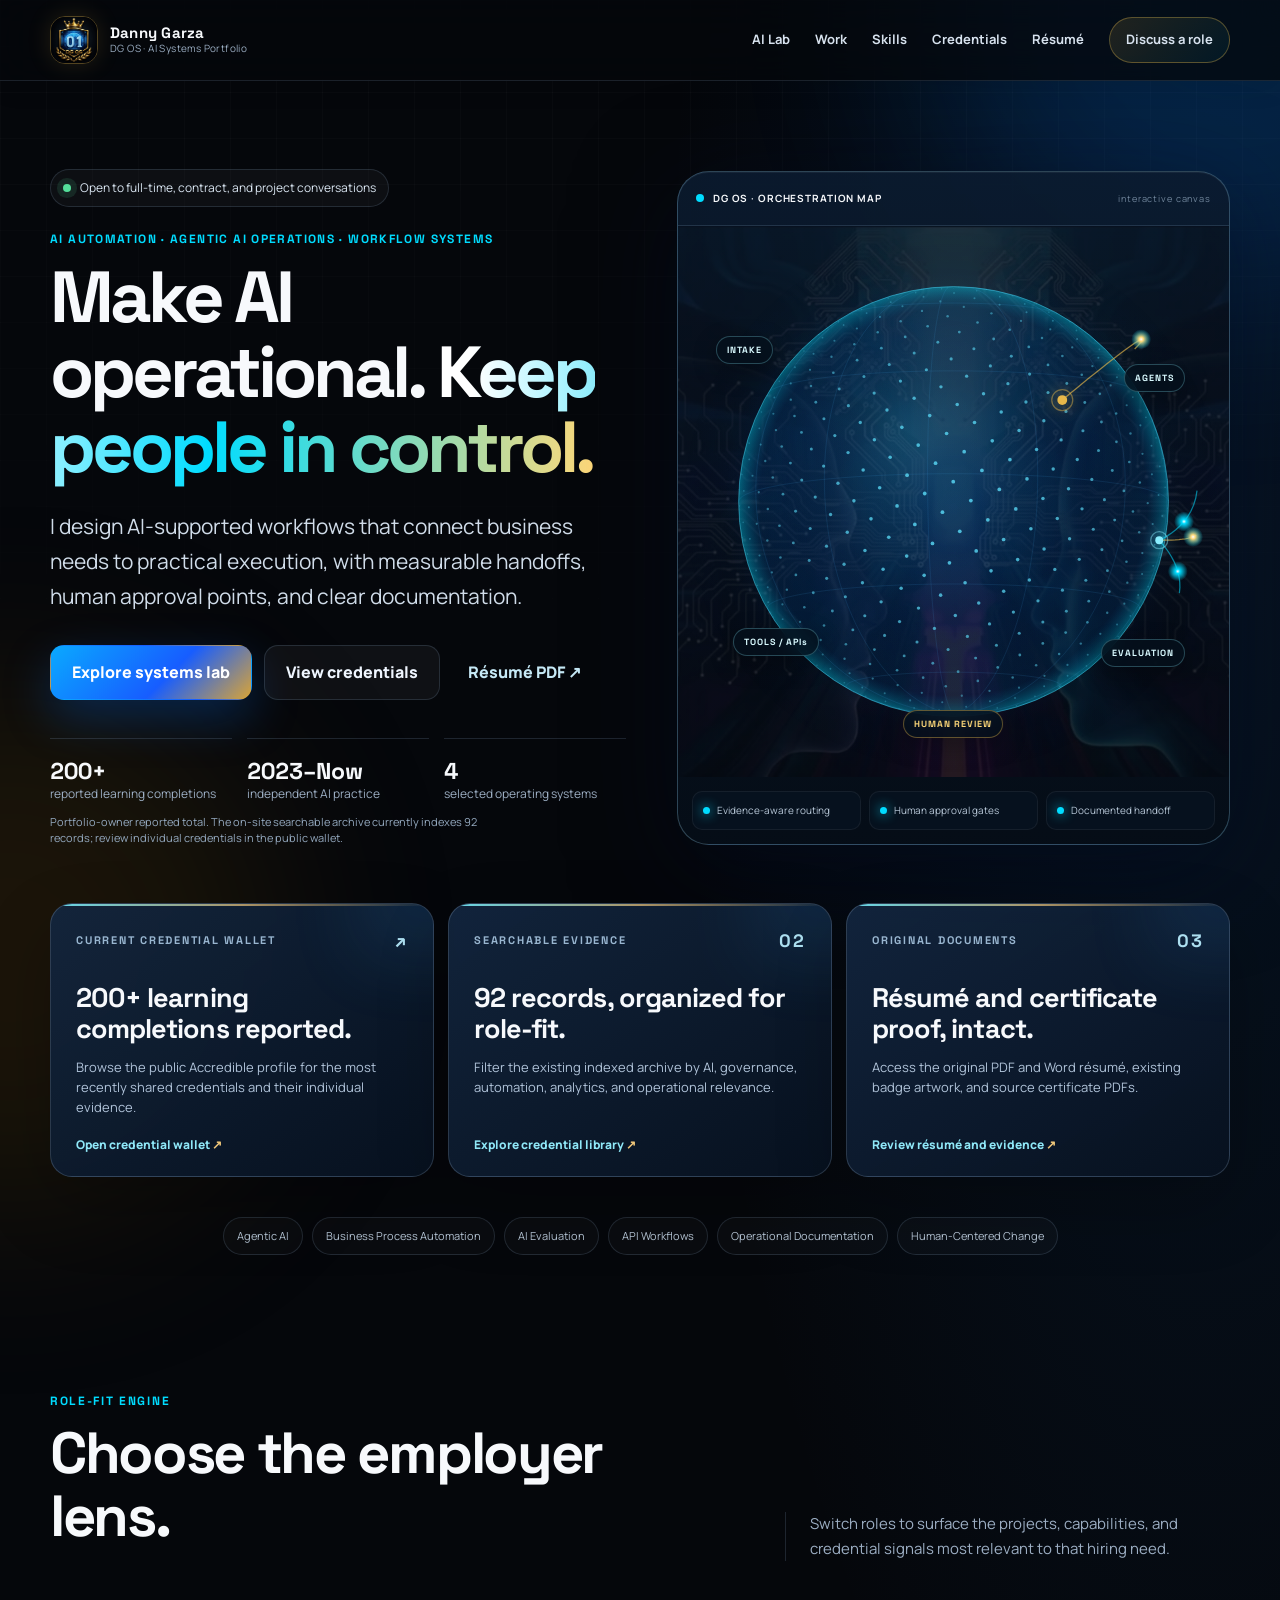
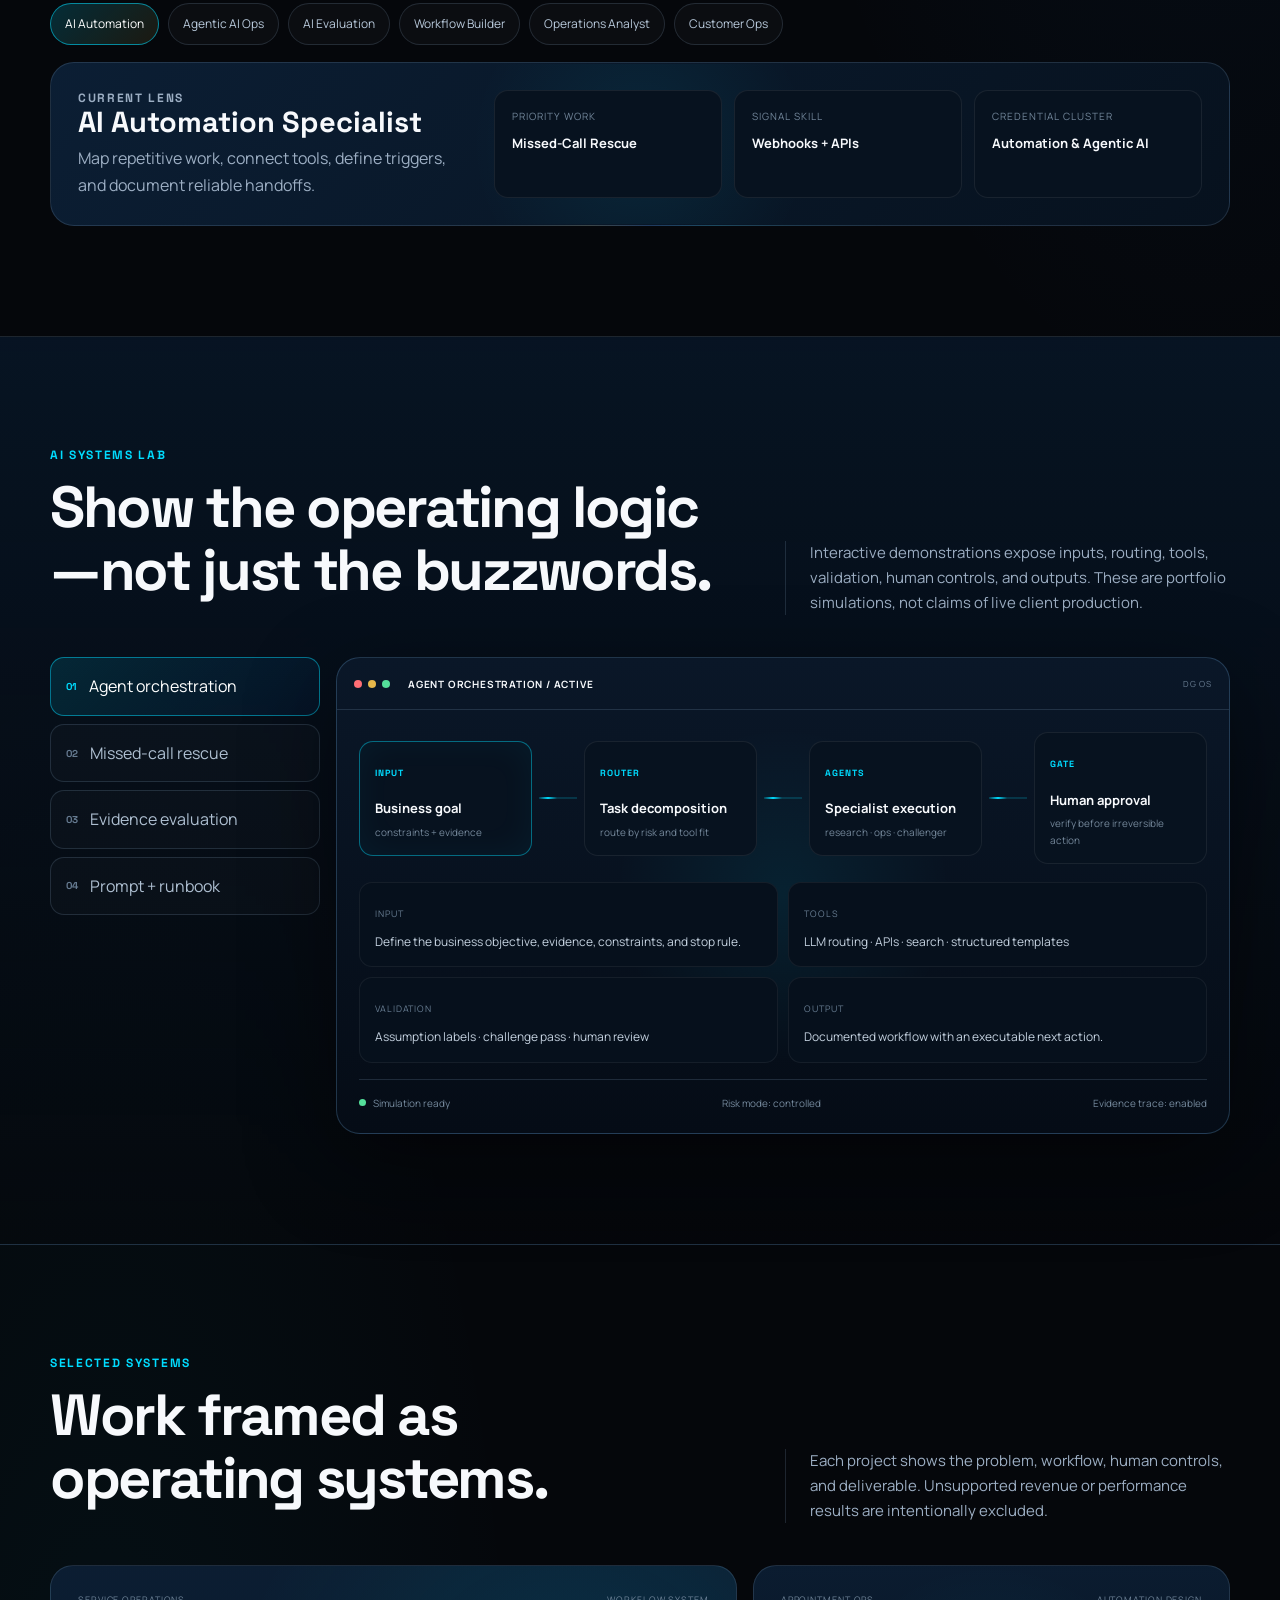
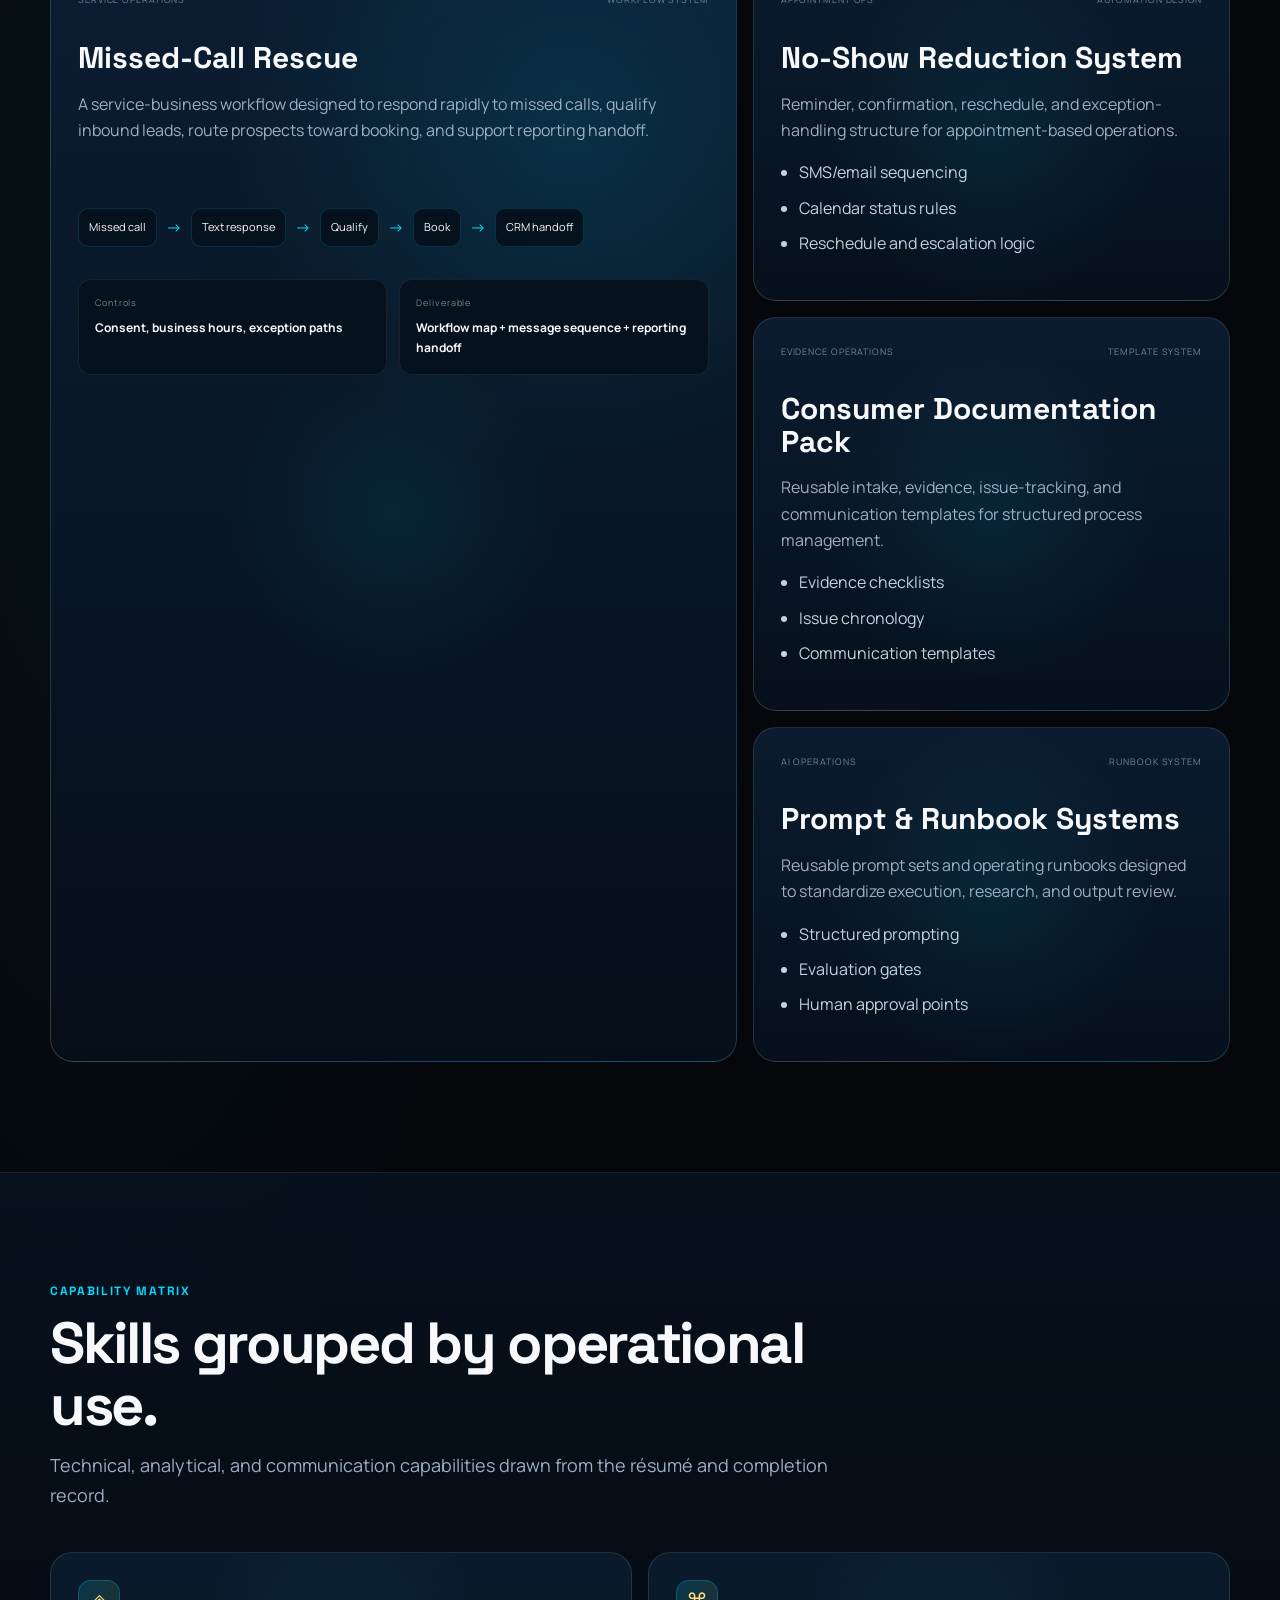
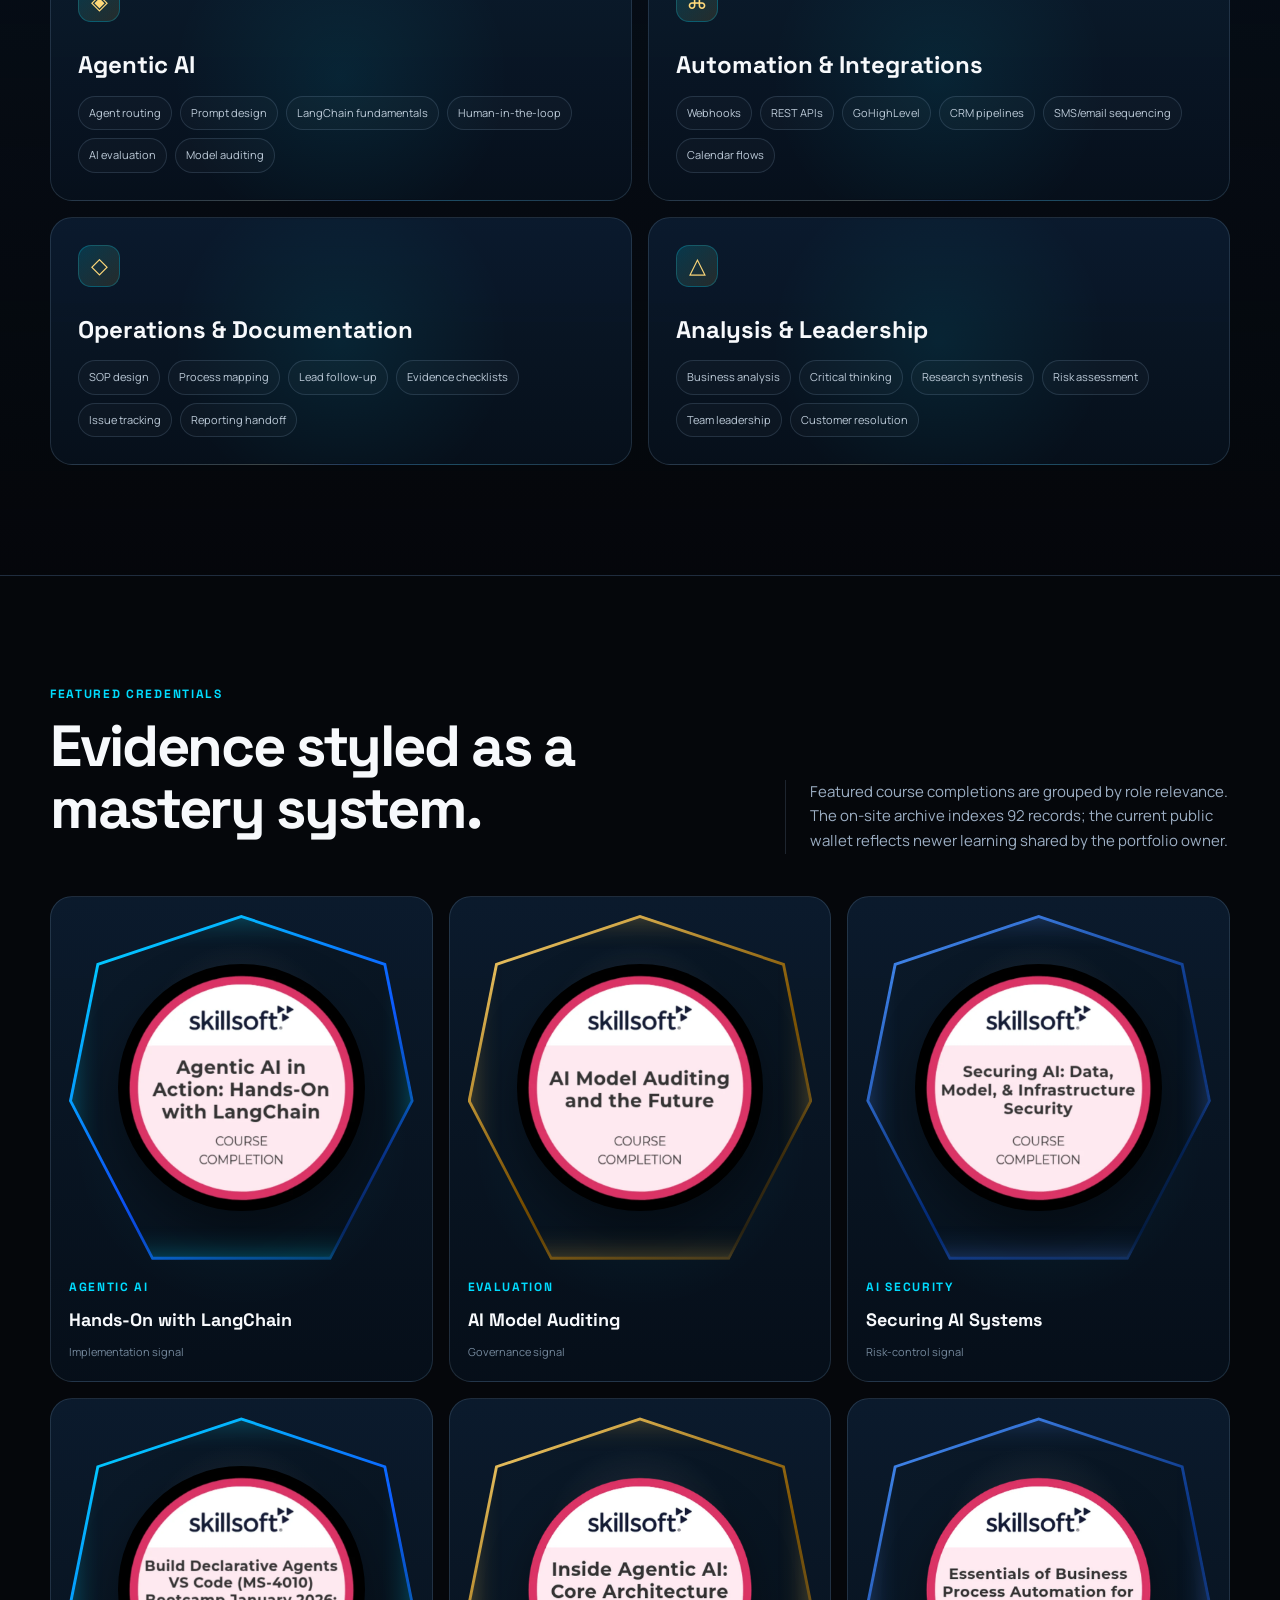
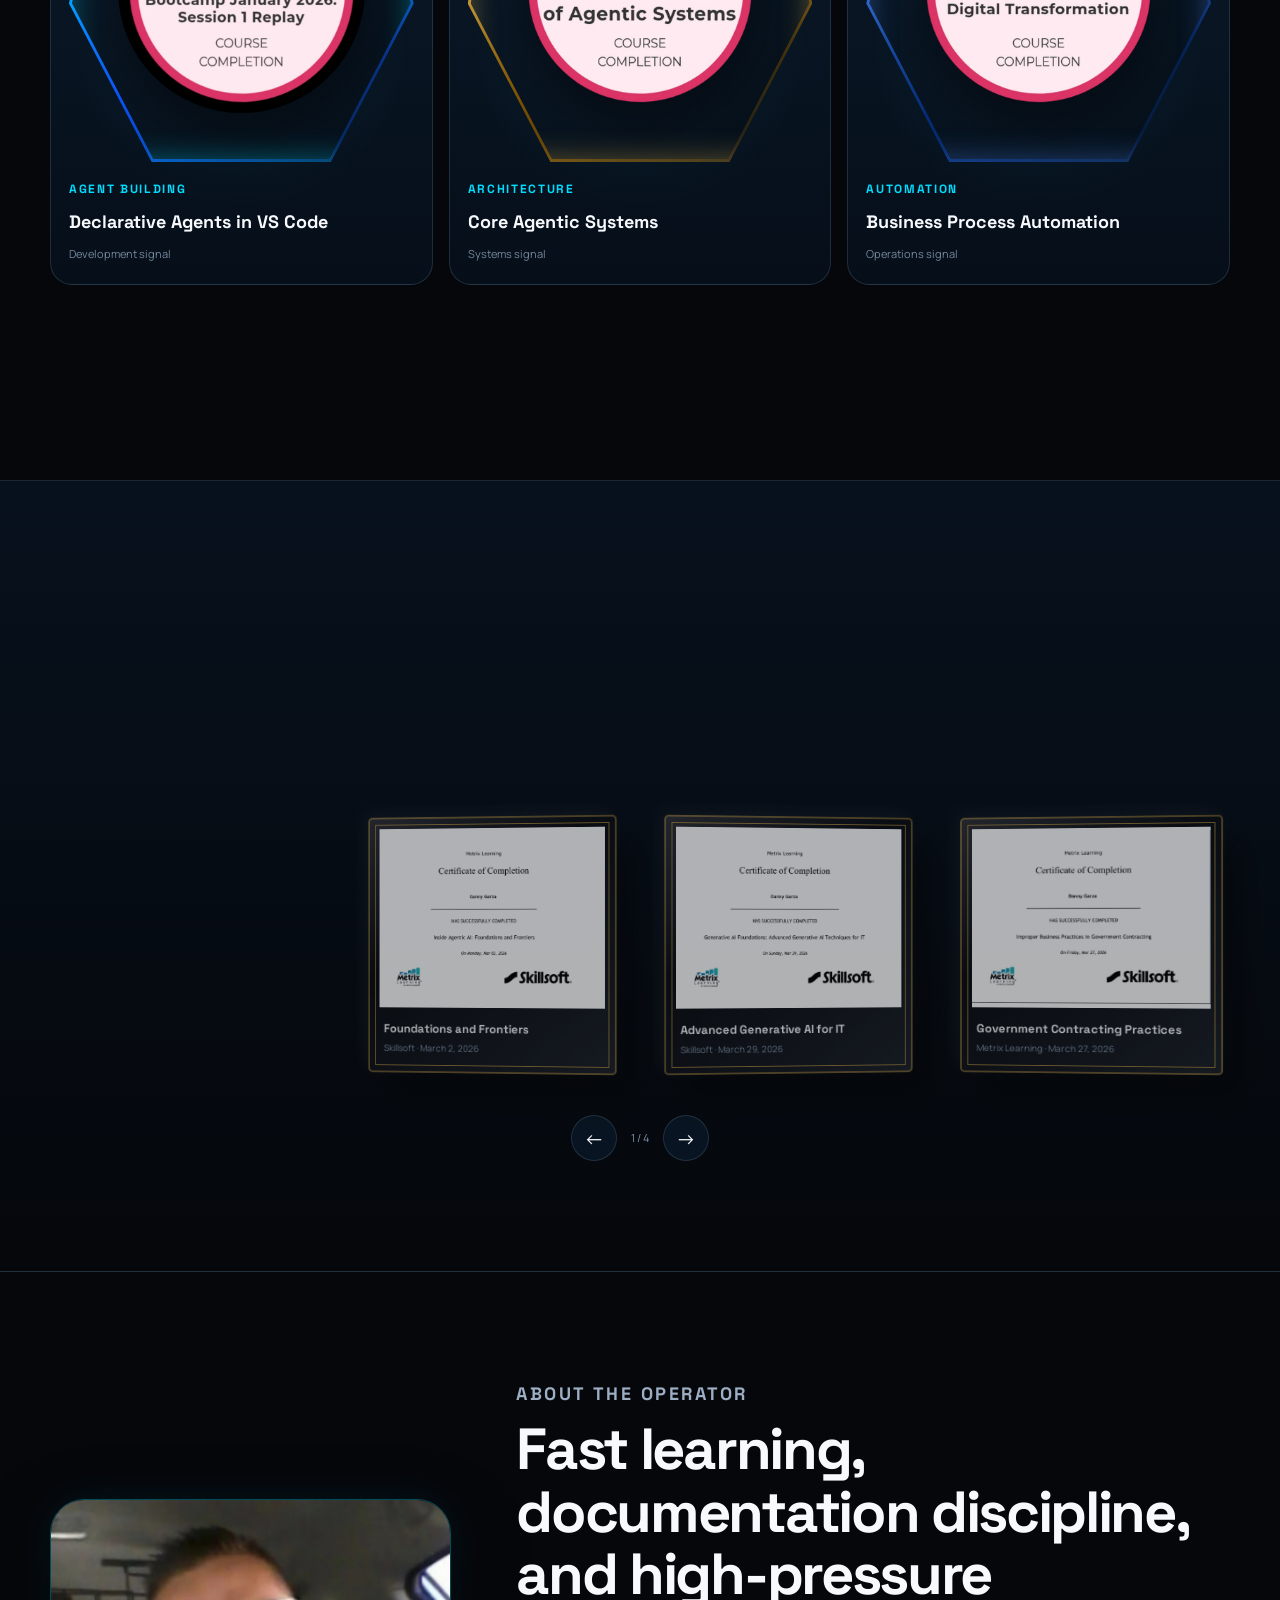
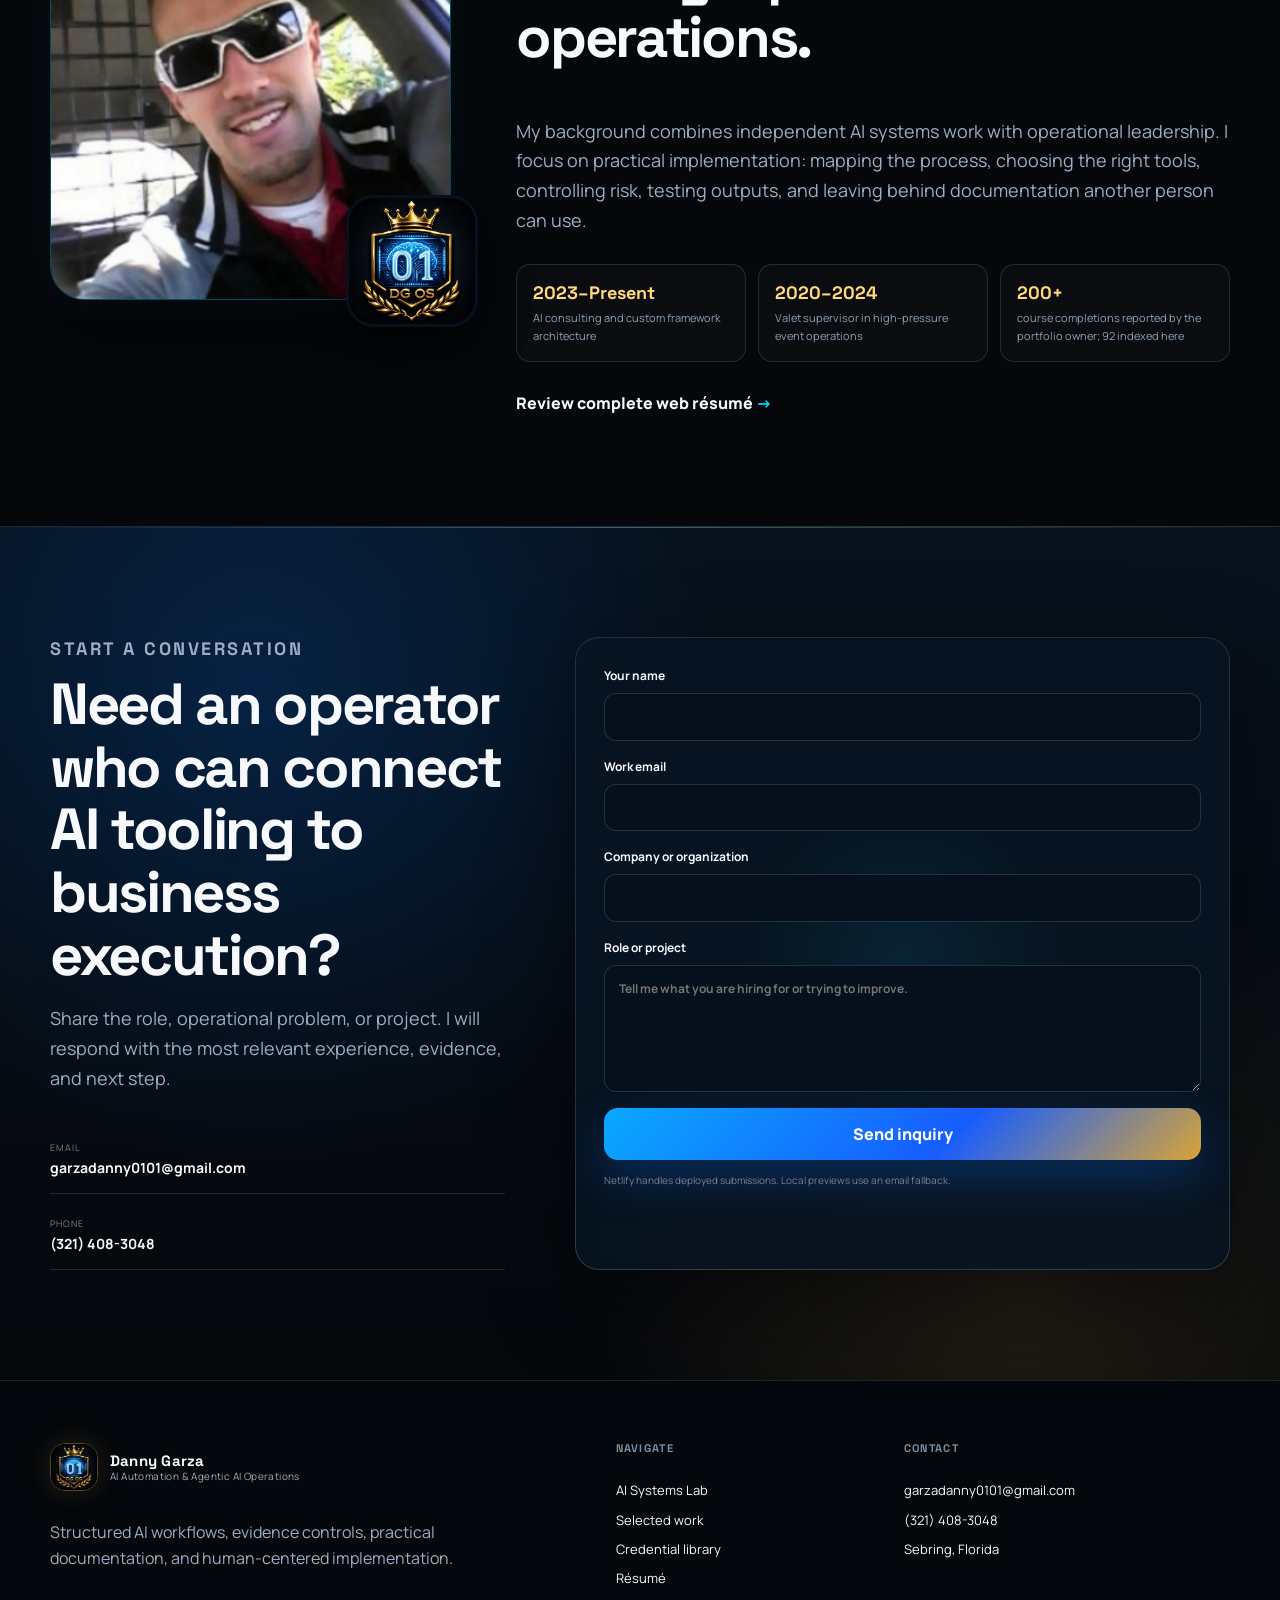
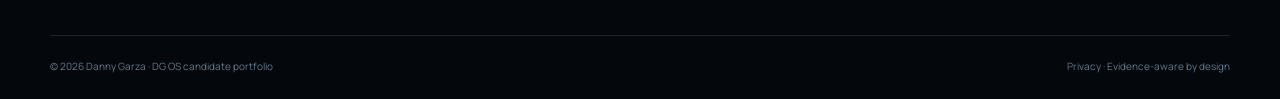
==== commit 5446917c: "Refresh index.html with current credential wallet, transparent counts and premium portfolio UX" ====
--- a/index.html
+++ b/index.html
@@ -5,20 +5,20 @@
   <meta name="viewport" content="width=device-width,initial-scale=1">
   <meta name="theme-color" content="#05070b">
   <title>Danny Garza | AI Automation & Agentic AI Operations</title>
-  <meta name="description" content="Danny Garza's premium hiring portfolio: AI automation, agentic AI operations, workflow systems, evidence controls, projects, résumé, and 90+ course-completion records.">
-  <link rel="canonical" href="https://www.aisolidknowledge.com/">
+  <meta name="description" content="Danny Garza — AI automation, agentic operations and accountable workflow design. Explore projects, original résumé files, 92 indexed learning records and the current public credential wallet.">
+  <link rel="canonical" href="https://danny-garza-resume-portfolio.netlify.app/">
   <meta property="og:type" content="profile">
   <meta property="og:title" content="Danny Garza | AI Automation & Agentic AI Operations">
   <meta property="og:description" content="Interactive hiring portfolio for AI automation, workflow systems, and agentic AI operations roles.">
-  <meta property="og:image" content="https://www.aisolidknowledge.com/assets/images/brand/og-image.webp">
-  <meta property="og:url" content="https://www.aisolidknowledge.com/">
+  <meta property="og:image" content="https://danny-garza-resume-portfolio.netlify.app/assets/images/brand/og-image.webp">
+  <meta property="og:url" content="https://danny-garza-resume-portfolio.netlify.app/">
   <meta name="twitter:card" content="summary_large_image">
-  <link rel="icon" href="favicon.png" type="image/png">
-  <link rel="manifest" href="site.webmanifest">
+  <link rel="icon" href="assets/images/brand/dg-os-crown.webp" type="image/webp">
+  
   <link rel="preconnect" href="https://fonts.googleapis.com">
   <link rel="preconnect" href="https://fonts.gstatic.com" crossorigin>
   <link href="https://fonts.googleapis.com/css2?family=Manrope:wght@400;500;600;700;800&family=Space+Grotesk:wght@500;600;700&display=swap" rel="stylesheet">
-  <script>document.documentElement.classList.add('js')</script><link rel="stylesheet" href="assets/css/styles.css">
+  <script>document.documentElement.classList.add('js')</script><link rel="stylesheet" href="assets/css/styles.css"><link rel="stylesheet" href="assets/css/premium-2027.css">
   <script type="application/ld+json">
   {
     "@context":"https://schema.org",
@@ -33,8 +33,8 @@
       "email":"mailto:garzadanny0101@gmail.com",
       "telephone":"+1-321-408-3048",
       "homeLocation":{"@type":"Place","name":"Sebring, Florida"},
-      "url":"https://www.aisolidknowledge.com/",
-      "sameAs":["https://www.aisolidknowledge.com","https://t.me/SolidKnowledge","https://www.tiktok.com/@dannygarza0101"],
+      "url":"https://danny-garza-resume-portfolio.netlify.app/",
+      "sameAs":["https://danny-garza-resume-portfolio.netlify.app","https://t.me/SolidKnowledge","https://www.tiktok.com/@dannygarza0101"],
       "knowsAbout":["Agentic AI","AI automation","Workflow design","Prompt engineering","Business process automation","REST APIs","Webhooks","GoHighLevel","Google Workspace","Business analysis","AI evaluation"]
     }
   }
@@ -72,17 +72,19 @@
       <div class="hero-copy reveal">
         <div class="status-pill"><span></span> Open to full-time, contract, and project conversations</div>
         <p class="kicker">AI AUTOMATION · AGENTIC AI OPERATIONS · WORKFLOW SYSTEMS</p>
-        <h1>Operational AI that is <em>structured, visible, and usable.</em></h1>
-        <p class="hero-lede">I turn unclear business processes into AI-supported workflows, evaluation gates, documentation systems, and practical handoffs for technical and non-technical teams.</p>
+        <h1>Make AI operational. <em>Keep people in control.</em></h1>
+        <p class="hero-lede">I design AI-supported workflows that connect business needs to practical execution, with measurable handoffs, human approval points, and clear documentation.</p>
         <div class="hero-actions">
-          <a class="button primary" href="#lab">Enter the AI Systems Lab</a>
-          <a class="button secondary" href="assets/docs/resume/Danny-Garza-Resume.pdf" target="_blank" rel="noopener">Open résumé</a>
+          <a class="button primary" href="#lab">Explore systems lab</a>
+          <a class="button secondary" href="credentials.html">View credentials</a>
+          <a class="button tertiary" href="assets/docs/resume/Danny-Garza-Resume.pdf" target="_blank" rel="noopener">Résumé PDF ↗</a>
         </div>
         <div class="hero-proof" aria-label="Portfolio facts">
-          <div><strong>90+</strong><span>course-completion records</span></div>
+          <div><strong>200+</strong><span>reported learning completions</span></div>
           <div><strong>2023–Now</strong><span>independent AI practice</span></div>
           <div><strong>4</strong><span>selected operating systems</span></div>
         </div>
+        <p class="proof-disclaimer">Portfolio-owner reported total. The on-site searchable archive currently indexes 92 records; review individual credentials in the public wallet.</p>
       </div>
 
       <div class="hero-visual reveal">
@@ -104,6 +106,27 @@
           </div>
         </div>
       </div>
+    </section>
+
+<section class="proof-dock section-shell reveal" aria-label="Explore professional evidence">
+      <a class="proof-card" href="https://www.credential.net/profile/garzadanny0101/wallet" target="_blank" rel="noopener noreferrer">
+        <span class="proof-card__eyebrow">CURRENT CREDENTIAL WALLET <b aria-hidden="true">↗</b></span>
+        <h2>200+ learning completions reported.</h2>
+        <p>Browse the public Accredible profile for the most recently shared credentials and their individual evidence.</p>
+        <span class="proof-card__link">Open credential wallet <span aria-hidden="true">↗</span></span>
+      </a>
+      <a class="proof-card" href="credentials.html">
+        <span class="proof-card__eyebrow">SEARCHABLE EVIDENCE <b aria-hidden="true">02</b></span>
+        <h2>92 records, organized for role-fit.</h2>
+        <p>Filter the existing indexed archive by AI, governance, automation, analytics, and operational relevance.</p>
+        <span class="proof-card__link">Explore credential library <span aria-hidden="true">↗</span></span>
+      </a>
+      <a class="proof-card" href="resume.html">
+        <span class="proof-card__eyebrow">ORIGINAL DOCUMENTS <b aria-hidden="true">03</b></span>
+        <h2>Résumé and certificate proof, intact.</h2>
+        <p>Access the original PDF and Word résumé, existing badge artwork, and source certificate PDFs.</p>
+        <span class="proof-card__link">Review résumé and evidence <span aria-hidden="true">↗</span></span>
+      </a>
     </section>
 
     <section class="signal-strip section-shell reveal" aria-label="Core focus areas">
@@ -214,7 +237,7 @@
     <section class="section-block section-shell" id="credentials-preview">
       <div class="section-heading split-heading reveal">
         <div><p class="kicker">FEATURED CREDENTIALS</p><h2>Evidence styled as a mastery system.</h2></div>
-        <p>Featured course completions are grouped by role relevance. The complete searchable inventory contains 92 records.</p>
+        <p>Featured course completions are grouped by role relevance. The on-site archive indexes 92 records; the current public wallet reflects newer learning shared by the portfolio owner.</p>
       </div>
       <div class="badge-grid">
         <article class="mastery-badge glow-card reveal" data-glow-card><div class="badge-chassis badge-cyan"><img src="assets/images/badges/agentic-ai-langchain.webp" alt="Agentic AI in Action Hands-On with LangChain course completion badge" loading="lazy"></div><p class="eyebrow">AGENTIC AI</p><h3>Hands-On with LangChain</h3><span>Implementation signal</span></article>
@@ -224,7 +247,7 @@
         <article class="mastery-badge glow-card reveal" data-glow-card><div class="badge-chassis badge-gold"><img src="assets/images/badges/inside-agentic-ai-core-architecture.webp" alt="Inside Agentic AI Core Architecture course completion badge" loading="lazy"></div><p class="eyebrow">ARCHITECTURE</p><h3>Core Agentic Systems</h3><span>Systems signal</span></article>
         <article class="mastery-badge glow-card reveal" data-glow-card><div class="badge-chassis badge-blue"><img src="assets/images/badges/business-process-automation.webp" alt="Business Process Automation course completion badge" loading="lazy"></div><p class="eyebrow">AUTOMATION</p><h3>Business Process Automation</h3><span>Operations signal</span></article>
       </div>
-      <div class="center-action reveal"><a class="button secondary" href="credentials.html">Search all 92 completion records</a></div>
+      <div class="center-action reveal"><a class="button secondary" href="credentials.html">Search 92 indexed records</a> <a class="button tertiary" href="https://www.credential.net/profile/garzadanny0101/wallet" target="_blank" rel="noopener noreferrer">Current credential wallet ↗</a></div>
     </section>
 
     <section class="certificate-section">
@@ -243,7 +266,7 @@
     <section class="section-block section-shell about-section">
       <div class="about-grid">
         <div class="about-photo reveal"><div class="photo-ring"><img src="assets/images/profile/danny-photo.webp" alt="Danny Garza" loading="lazy"></div><div class="photo-stamp"><img src="assets/images/brand/dg-os-crown.webp" alt="DG OS emblem" loading="lazy"></div></div>
-        <div class="about-copy reveal"><p class="kicker">ABOUT THE OPERATOR</p><h2>Fast learning, documentation discipline, and high-pressure operations.</h2><p>My background combines independent AI systems work with operational leadership. I focus on practical implementation: mapping the process, choosing the right tools, controlling risk, testing outputs, and leaving behind documentation another person can use.</p><div class="about-points"><div><strong>2023–Present</strong><span>AI consulting and custom framework architecture</span></div><div><strong>2020–2024</strong><span>Valet supervisor in high-pressure event operations</span></div><div><strong>90+</strong><span>course-completion records across AI, automation, security, analytics, and business</span></div></div><a class="text-link" href="resume.html">Review complete web résumé <span>→</span></a></div>
+        <div class="about-copy reveal"><p class="kicker">ABOUT THE OPERATOR</p><h2>Fast learning, documentation discipline, and high-pressure operations.</h2><p>My background combines independent AI systems work with operational leadership. I focus on practical implementation: mapping the process, choosing the right tools, controlling risk, testing outputs, and leaving behind documentation another person can use.</p><div class="about-points"><div><strong>2023–Present</strong><span>AI consulting and custom framework architecture</span></div><div><strong>2020–2024</strong><span>Valet supervisor in high-pressure event operations</span></div><div><strong>200+</strong><span>course completions reported by the portfolio owner; 92 indexed here</span></div></div><a class="text-link" href="resume.html">Review complete web résumé <span>→</span></a></div>
       </div>
     </section>
 
--- a/assets/css/premium-2027.css
+++ b/assets/css/premium-2027.css
@@ -0,0 +1,60 @@
+/* Portfolio refinement, Nov 2026. Additive layer: original theme, content, media and evidence remain intact. */
+:root{--premium-border:rgba(178,207,239,.20);--premium-ink:#f6f9fe;--premium-muted:#b0c3d9;--premium-radius:22px;--premium-shadow:0 28px 70px rgba(0,0,0,.24)}
+html{scroll-padding-top:100px}
+body{background:radial-gradient(ellipse 60% 24% at 94% 4%,rgba(15,100,188,.14),transparent 70%),radial-gradient(ellipse 44% 17% at 8% 36%,rgba(0,195,225,.05),transparent 76%),var(--bg);-webkit-font-smoothing:antialiased}
+:focus-visible{outline:3px solid #9eecfb!important;outline-offset:4px}
+a,button{touch-action:manipulation}
+.site-header{border-bottom-color:rgba(154,187,220,.15);box-shadow:0 6px 25px rgba(0,0,0,.09)}
+.site-nav a:not(.nav-action){position:relative}
+.site-nav a:not(.nav-action)::after{content:"";position:absolute;inset:auto 0 -7px;height:2px;background:linear-gradient(90deg,#77e5fa,#e7be79);transform:scaleX(0);transform-origin:left;transition:transform .22s ease}
+.site-nav a:not(.nav-action):hover::after,.site-nav a.is-current::after{transform:scaleX(1)}
+.hero{padding-top:88px;padding-bottom:56px;gap:clamp(24px,4vw,58px)}
+.hero h1{max-width:12ch;letter-spacing:-.055em;line-height:1.04;font-size:clamp(50px,5.65vw,82px)}
+.hero-lede{max-width:57ch;color:#d0dce9}
+.hero .kicker{letter-spacing:.115em}
+.hero-actions{display:flex;flex-wrap:wrap;align-items:center;gap:12px}
+.hero-actions .button{white-space:normal;text-align:center;min-height:48px}
+.button.tertiary{padding-inline:15px;background:transparent;border-color:transparent;color:#c6e9f6}
+.button.tertiary:hover{color:#fff;border-color:rgba(166,228,246,.26);background:rgba(166,228,246,.06)}
+.hero-proof strong{font-variant-numeric:tabular-nums}
+.hero-proof span{line-height:1.4}
+.proof-disclaimer{font-size:11px;color:#94a9bf;margin:11px 0 0;max-width:64ch;line-height:1.5}
+.globe-shell{border-color:rgba(139,200,231,.3);box-shadow:0 24px 100px rgba(0,10,30,.55),inset 0 1px rgba(255,255,255,.05)}
+.proof-dock{display:grid;grid-template-columns:repeat(3,minmax(0,1fr));gap:14px;padding:0 0 40px}
+.proof-card{position:relative;isolation:isolate;overflow:hidden;display:flex;flex-direction:column;min-height:232px;padding:25px 25px 21px;border:1px solid var(--premium-border);border-radius:var(--premium-radius);background:linear-gradient(145deg,rgba(19,39,65,.90),rgba(7,17,31,.98));box-shadow:var(--premium-shadow);transition:transform .25s ease,border-color .25s ease,box-shadow .25s ease}
+.proof-card::before{content:"";position:absolute;inset:0 auto auto 0;width:100%;height:2px;background:linear-gradient(90deg,rgba(110,236,255,.90),rgba(228,190,119,.74),transparent)}
+.proof-card::after{content:"";position:absolute;width:150px;height:150px;top:-90px;right:-70px;z-index:-1;background:#39a8ff;opacity:.09;filter:blur(35px)}
+.proof-card:hover{transform:translateY(-5px);border-color:rgba(134,222,243,.54);box-shadow:0 32px 86px rgba(0,0,0,.32)}
+.proof-card__eyebrow{color:#99b6d0;font:800 11px var(--display);letter-spacing:.16em;text-transform:uppercase;display:flex;justify-content:space-between;gap:10px;align-items:center}
+.proof-card__eyebrow b{font-size:18px;color:#addff0}
+.proof-card h2{font-size:clamp(21px,2.15vw,27px);letter-spacing:-.035em;line-height:1.17;margin:30px 0 12px;max-width:18ch}
+.proof-card p{margin:0 0 18px;font-size:13px;line-height:1.55;color:var(--premium-muted)}
+.proof-card__link{font-size:12px;font-weight:800;color:#8fe8f8;margin-top:auto}
+.proof-card__link span{color:#f0c77a}
+.credential-hero-note{margin-top:22px;padding:17px 20px;border:1px solid rgba(176,206,231,.22);border-left:3px solid #bceeff;background:linear-gradient(90deg,rgba(73,168,204,.10),rgba(10,25,41,.38));border-radius:12px;color:#c6d5e4;font-size:13px;line-height:1.65;max-width:1000px}
+.credential-hero-note strong{color:#fff}
+.credential-hero-note a{color:#98eafd;text-decoration:underline;text-underline-offset:3px}
+.subhero{padding-bottom:40px}
+.subhero h1{max-width:19ch}
+.subhero .hero-actions{margin-top:25px}
+.stats-grid{margin-top:9px}
+.stats-grid .stat-card{border-color:rgba(150,202,234,.23)}
+.stats-grid .stat-card strong{font-variant-numeric:tabular-nums}
+.credential-library{scroll-margin-top:94px}
+.credential-toolbar{border-color:rgba(150,202,234,.22)}
+.credential-list .credential-record{transition:border-color .18s ease,background .18s ease}
+.credential-list .credential-record:hover{border-color:rgba(141,225,246,.30);background:rgba(61,144,187,.035)}
+.evidence-grid .evidence-card:hover{border-color:rgba(128,227,246,.6)}
+.resume-actions{display:flex;align-items:center;justify-content:flex-end;flex-wrap:wrap;gap:10px}
+.resume-actions .button{min-width:0}
+.resume-trustnote{border:1px solid var(--premium-border);border-radius:16px;background:linear-gradient(135deg,rgba(11,35,54,.85),rgba(10,22,38,.80));padding:15px 18px;margin:12px auto 26px;color:#bfd2e3;font-size:13px}
+.resume-trustnote strong{color:#fff}
+.resume-trustnote a{color:#97eafa;text-decoration:underline;text-underline-offset:3px}
+.contact-section{position:relative}
+.contact-section::before{content:"";position:absolute;top:0;left:0;right:0;height:1px;background:linear-gradient(90deg,transparent,rgba(139,238,255,.36),transparent)}
+.button{transition:transform .2s ease,filter .2s ease,background .2s ease,border-color .2s ease}
+.button:hover{transform:translateY(-2px)}
+@media(max-width:980px){.proof-dock{grid-template-columns:repeat(3,minmax(0,1fr))}.proof-card{padding:21px;min-height:252px}.hero h1{font-size:clamp(44px,7.1vw,72px)}}
+@media(max-width:760px){.proof-dock{grid-template-columns:1fr;gap:11px;padding-bottom:28px}.proof-card{min-height:0;padding:21px}.proof-card h2{margin:15px 0 7px;max-width:none}.proof-card p{margin-bottom:12px}.hero{padding-top:36px;padding-bottom:32px}.hero h1{max-width:13ch;font-size:clamp(43px,10vw,64px)}.hero-proof{gap:10px}.hero-proof strong{font-size:21px}.hero-proof span{font-size:11px}.hero-actions .button{flex:1 1 170px}.hero-actions .button.tertiary{flex:1 1 100%}.resume-actions{justify-content:flex-start}.subhero h1{max-width:24ch}}
+@media(max-width:480px){.section-shell{width:min(calc(100% - 28px),var(--max))}.hero h1{font-size:clamp(42px,10vw,55px)}.hero-lede{font-size:17px}.proof-card{padding:19px}.hero-proof{grid-template-columns:repeat(3,minmax(0,1fr))}.hero-proof strong{font-size:19px}.credential-hero-note{padding:14px 15px;font-size:12px}.resume-actions .button{width:100%;text-align:center}.stats-grid .stat-card{min-width:0}}
+@media(prefers-reduced-motion:reduce){.proof-card,.button,.site-nav a::after{transition:none!important}.proof-card:hover,.button:hover{transform:none!important}}
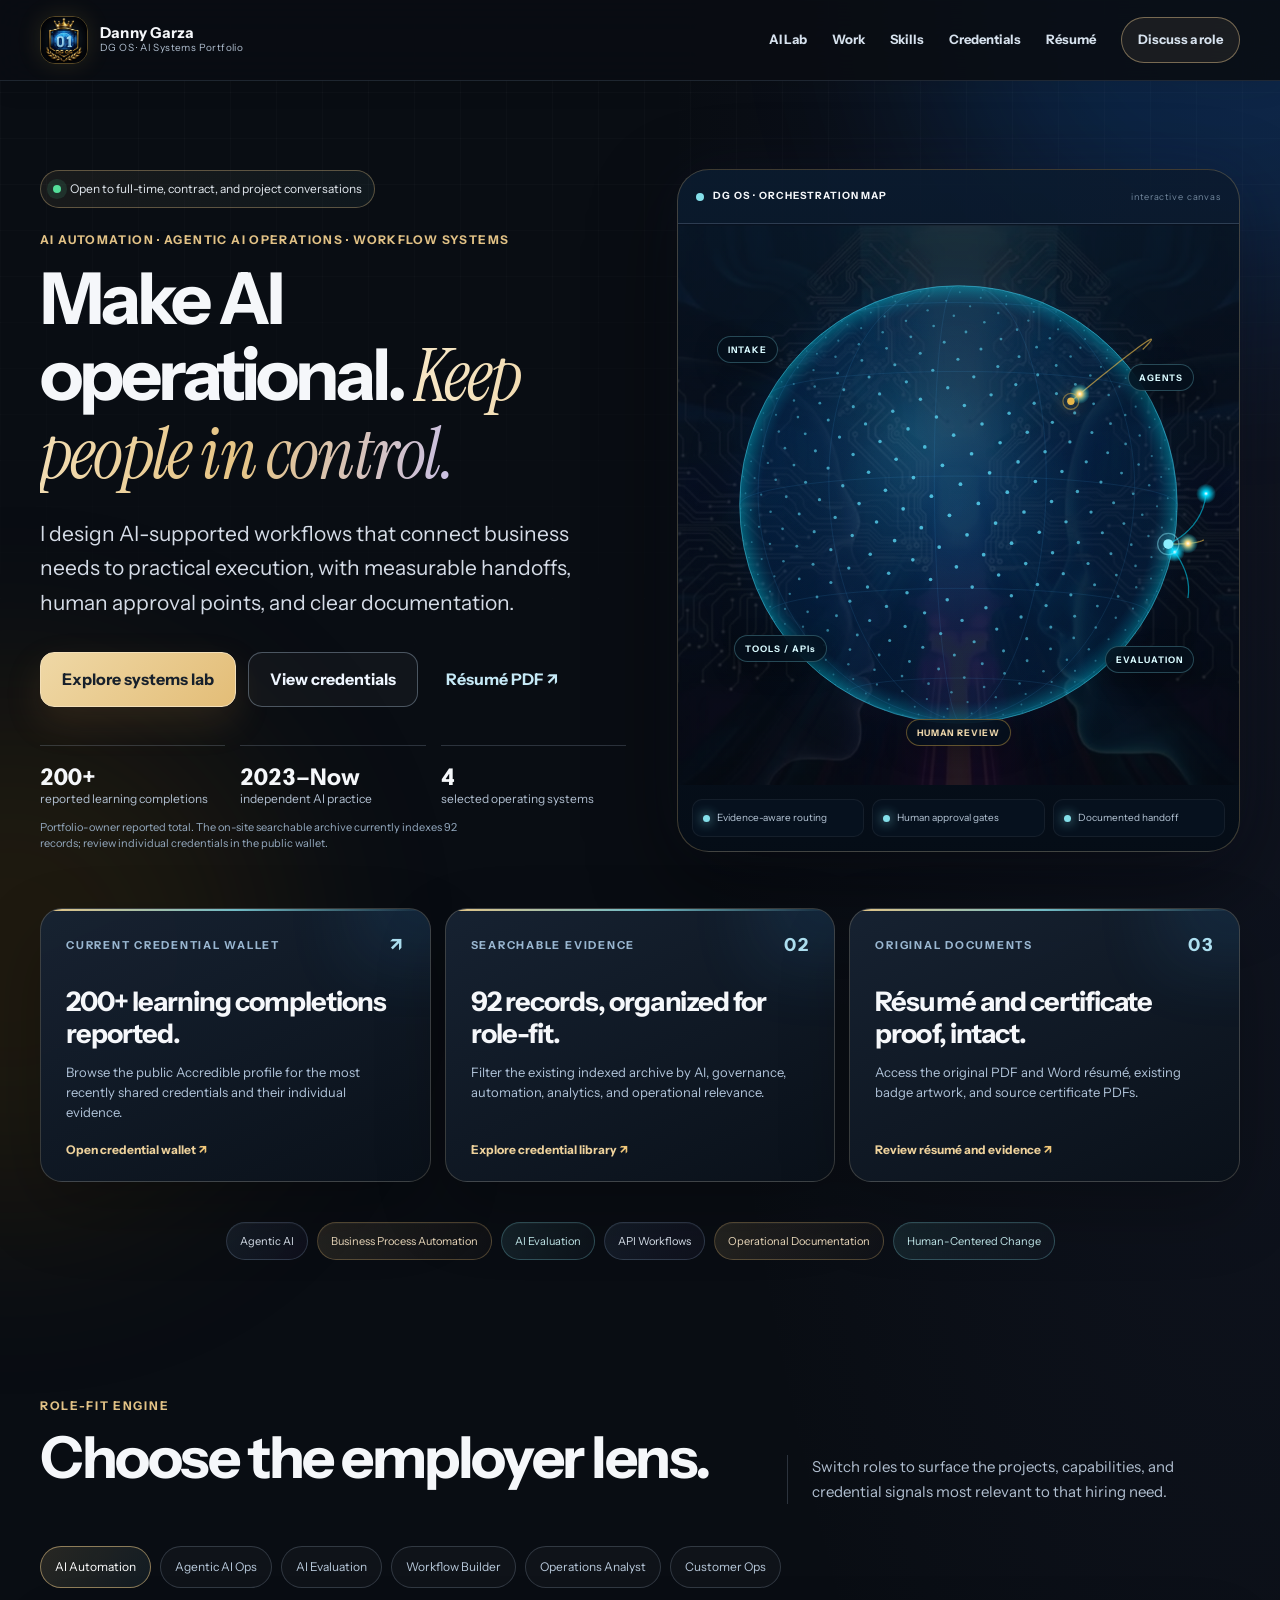
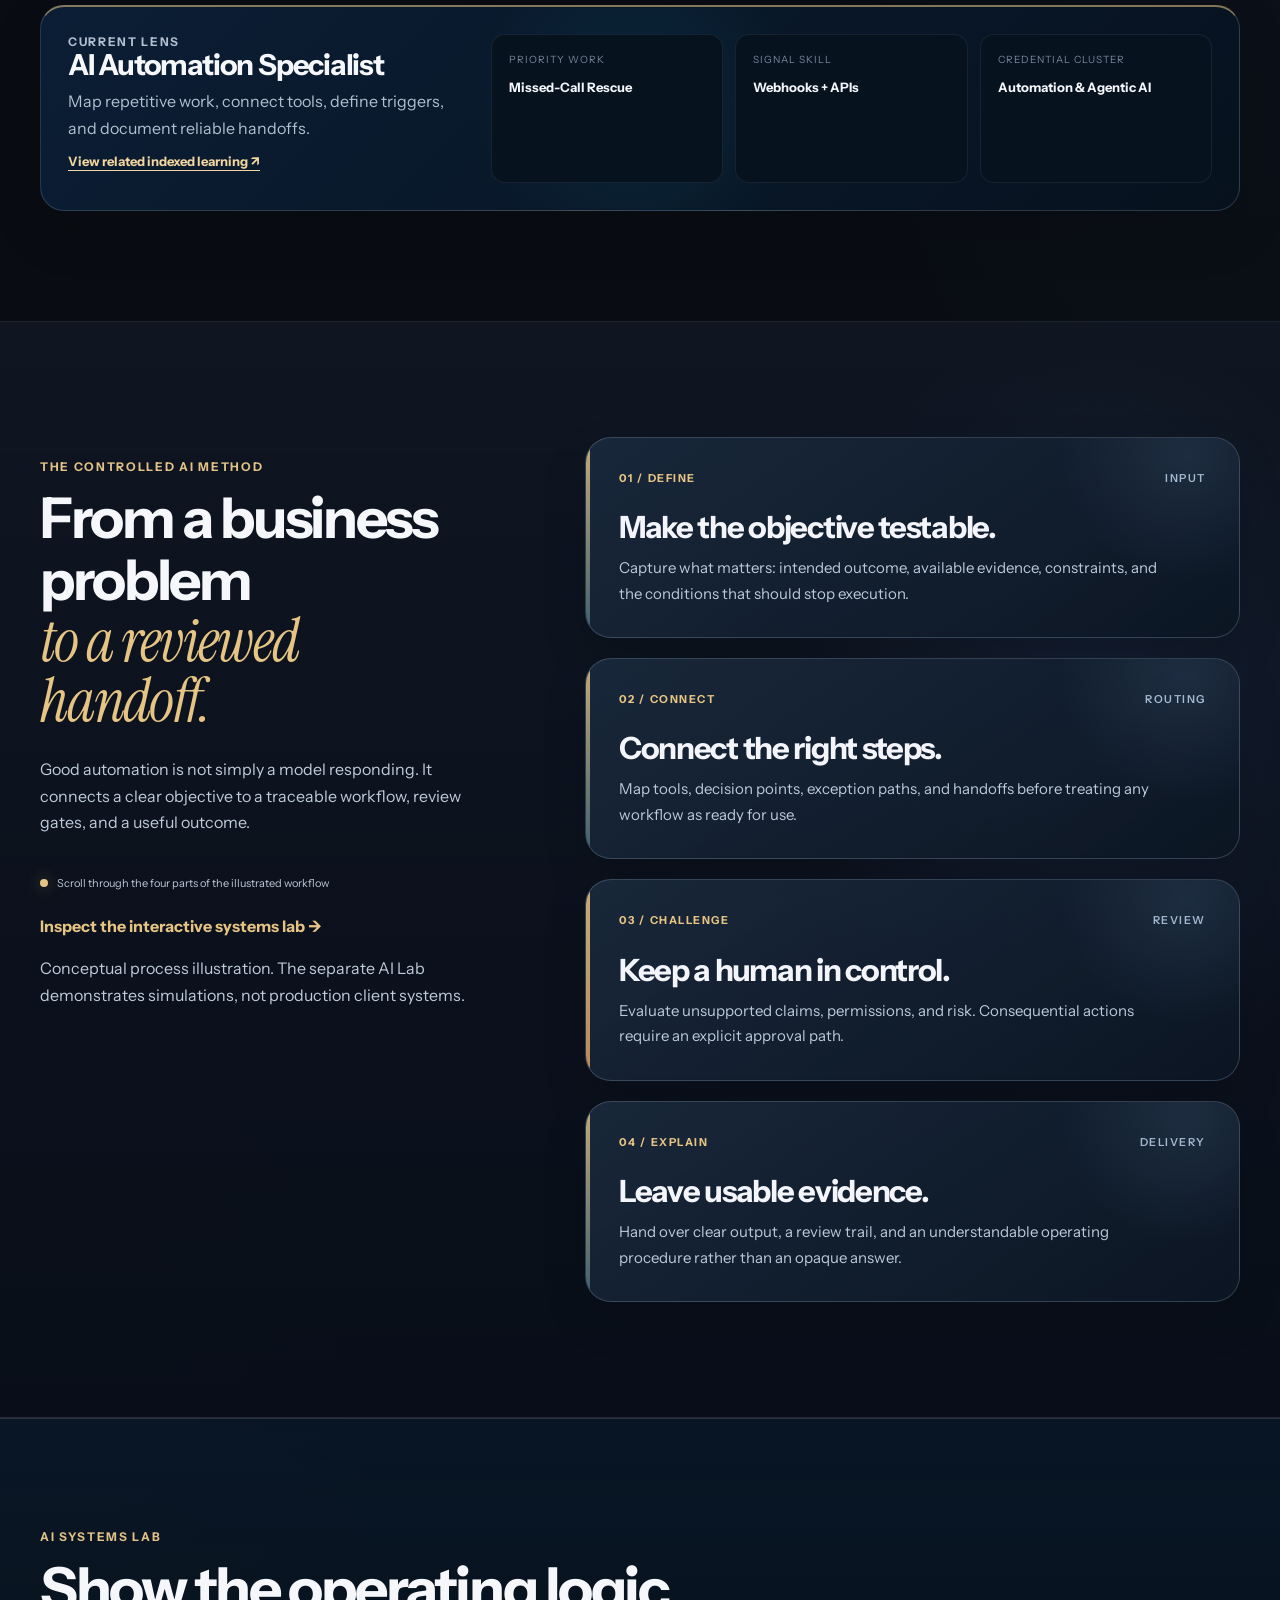
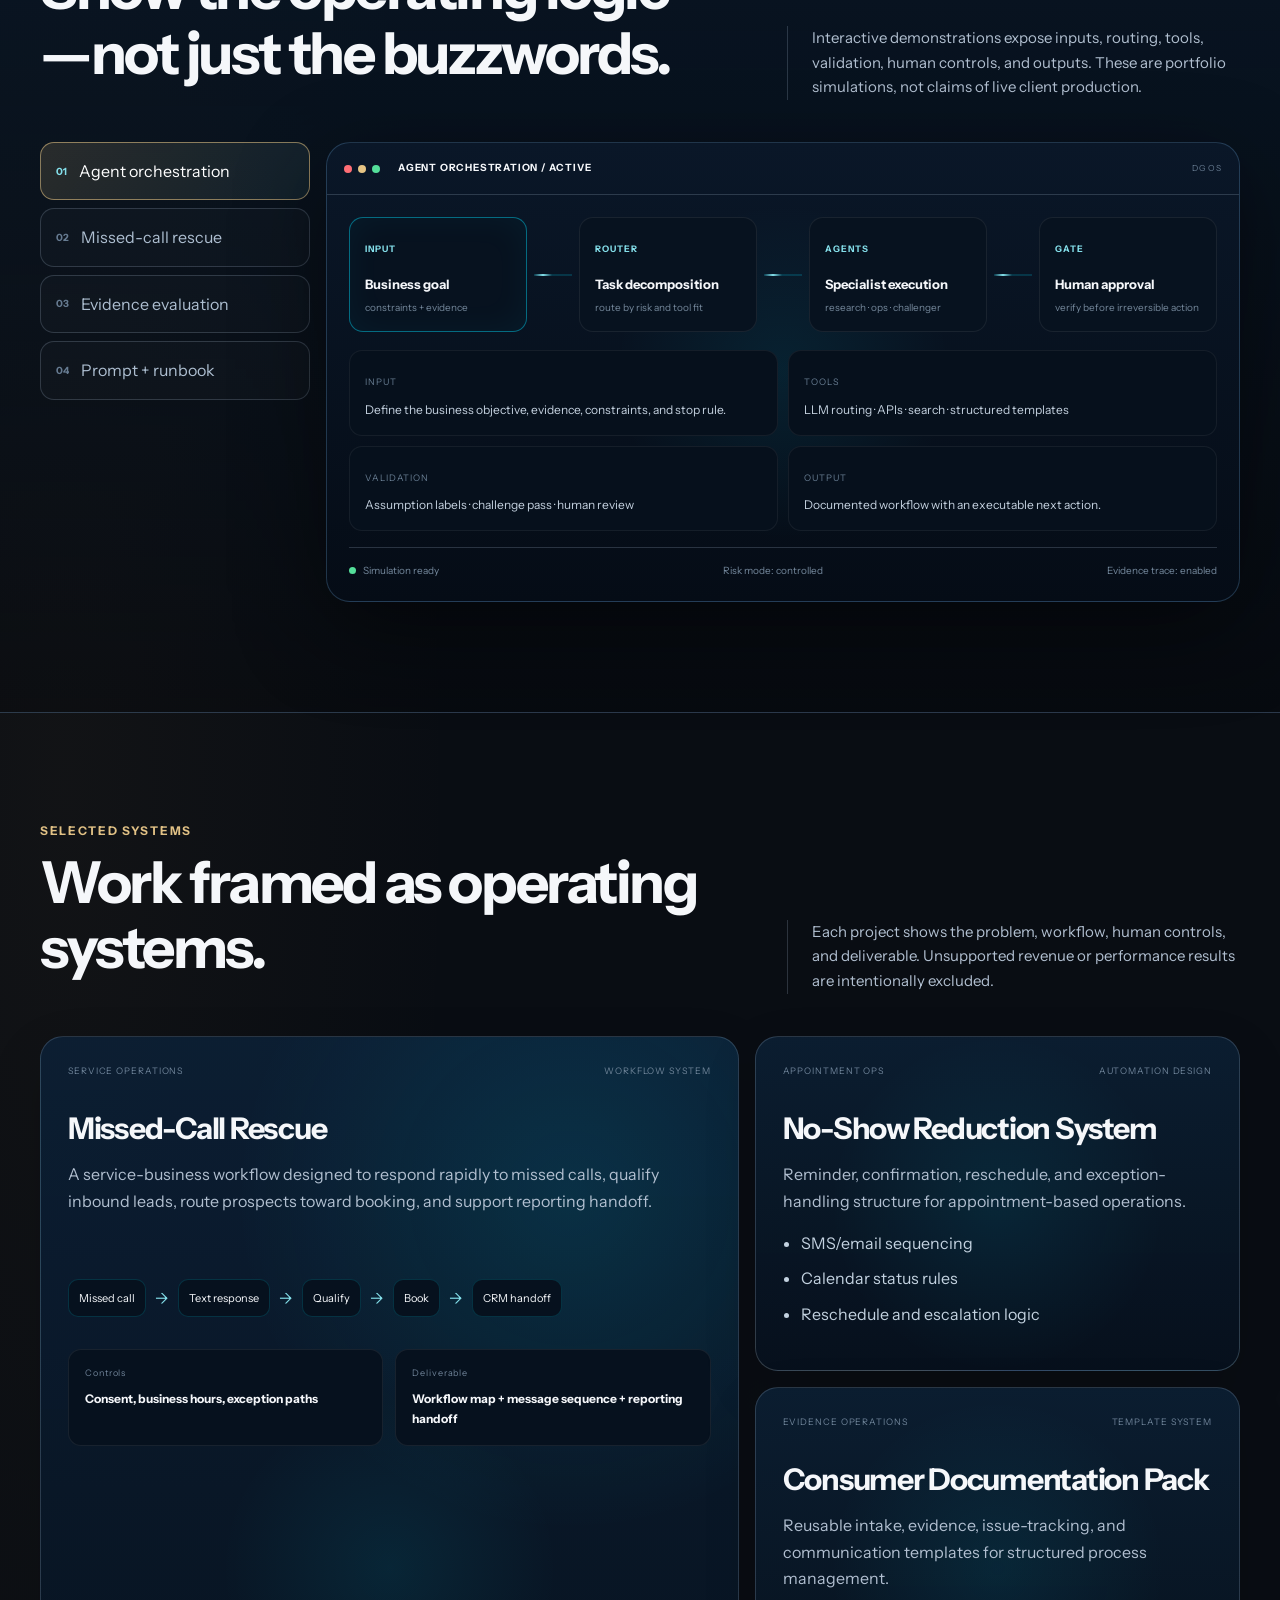
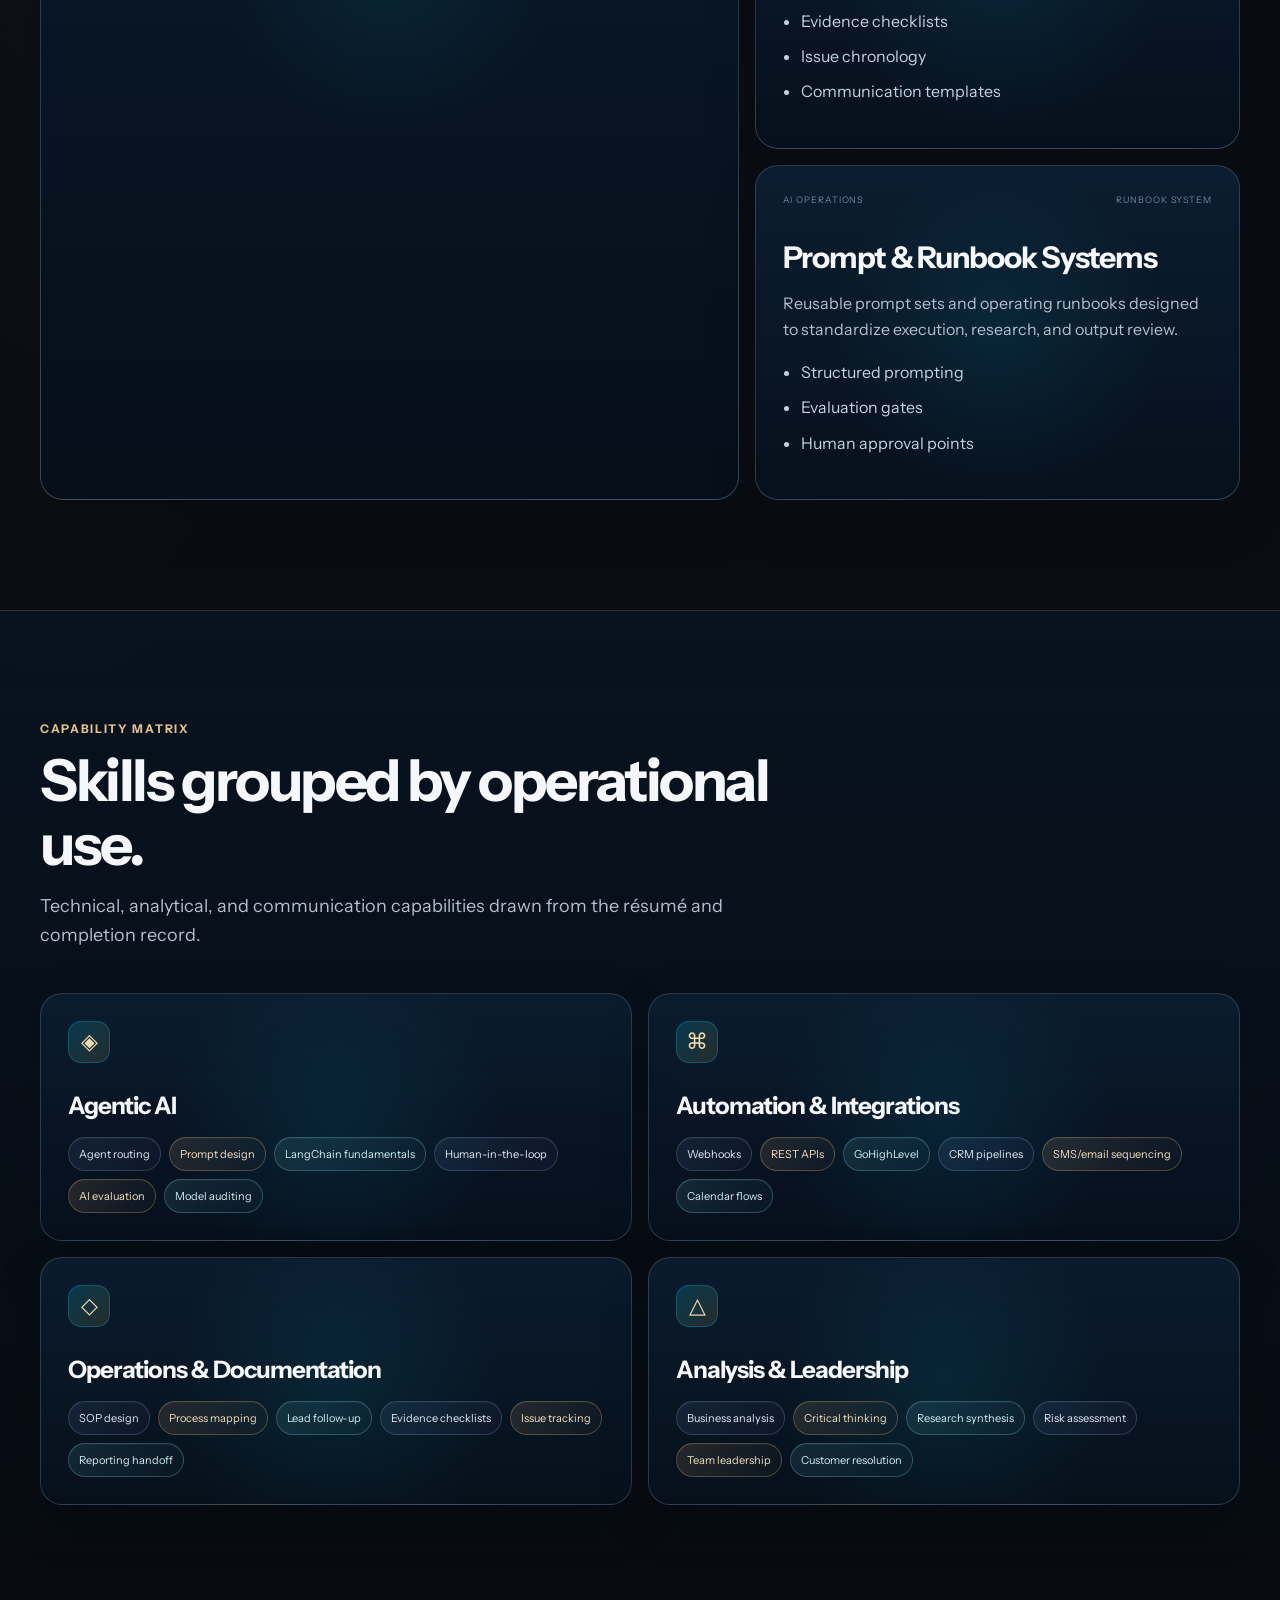
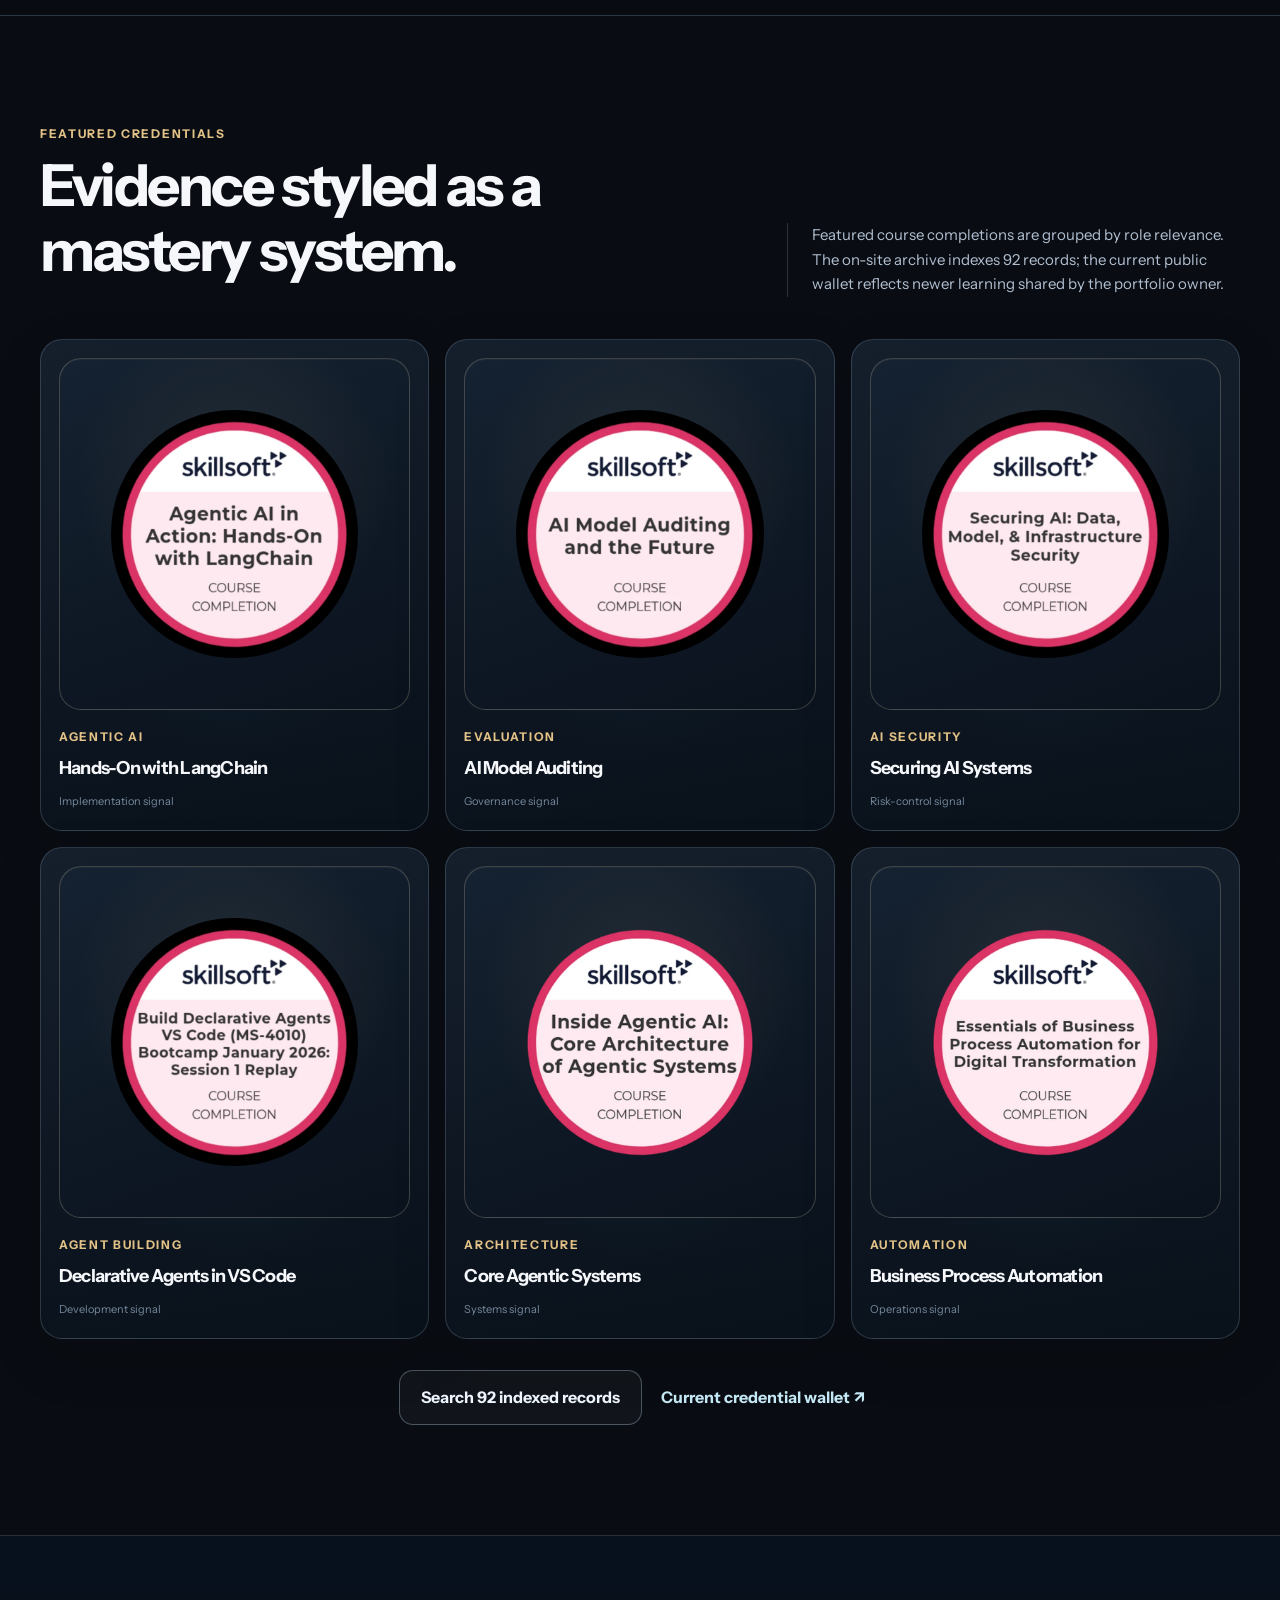
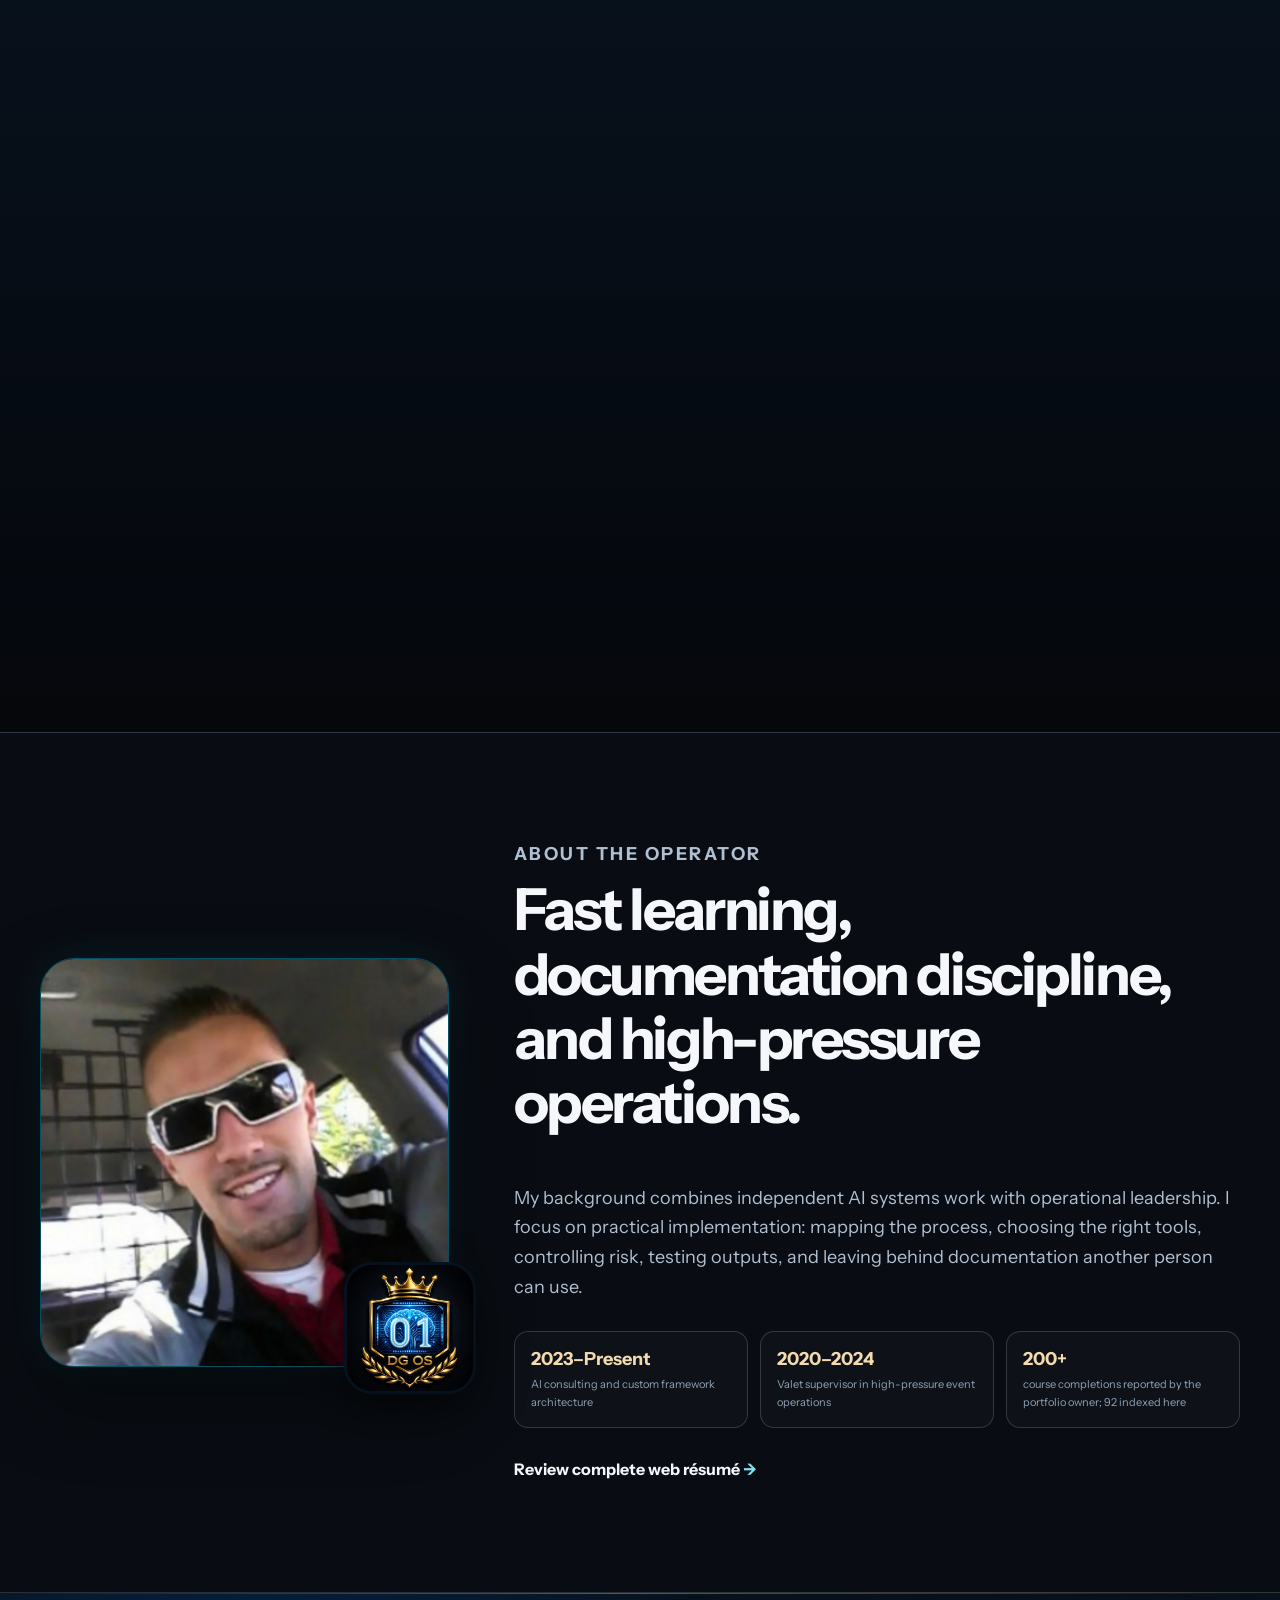
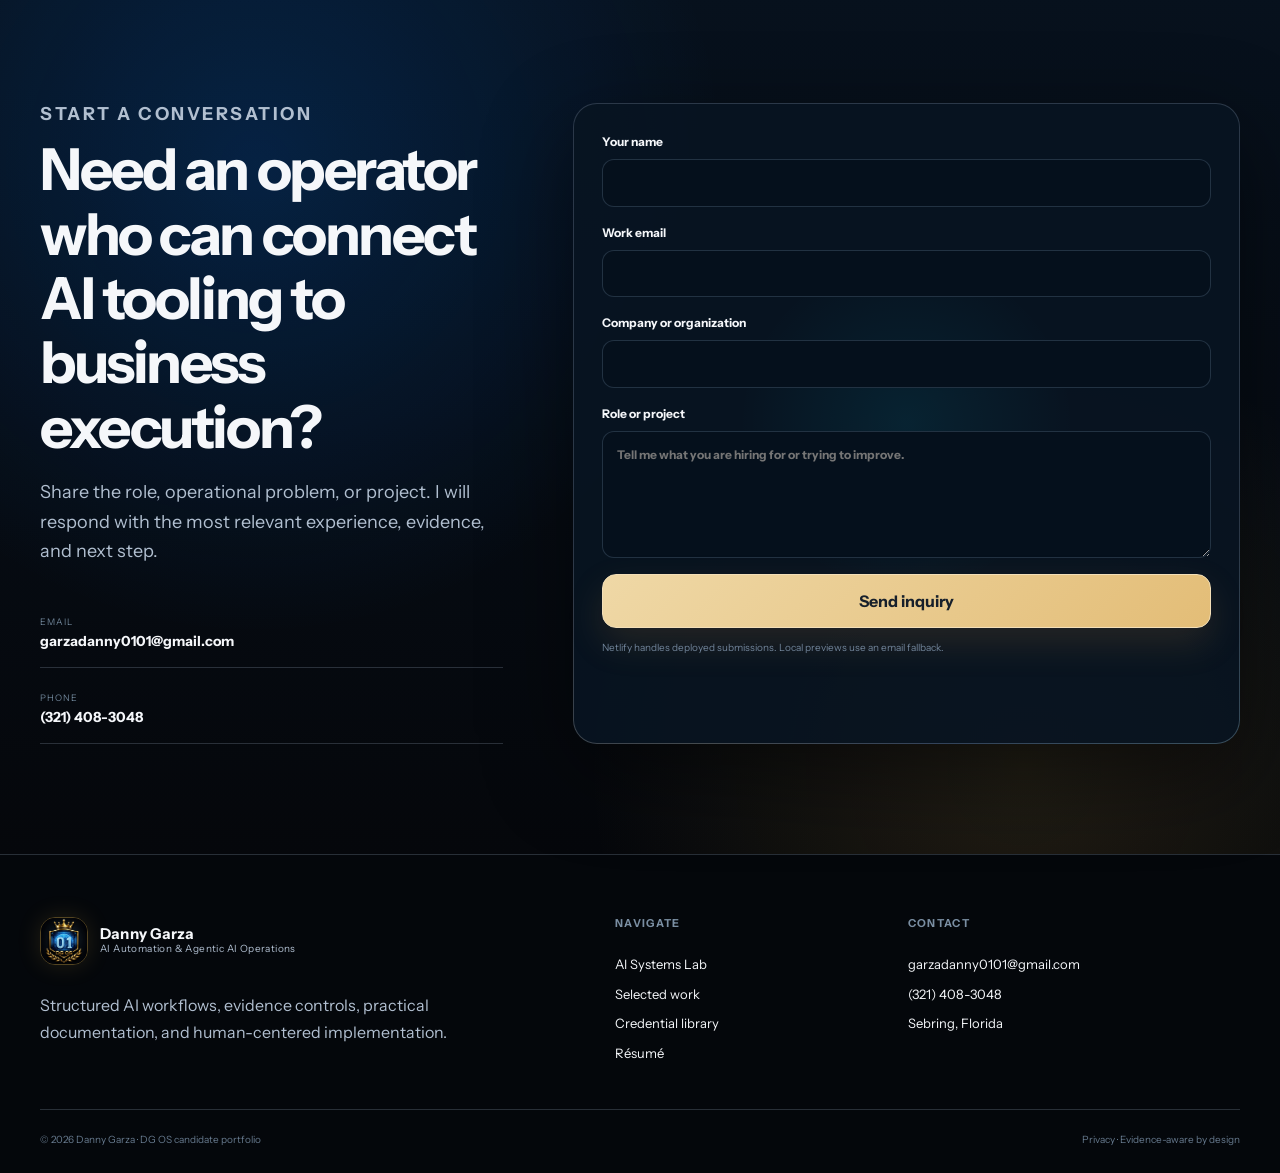
==== commit bc3da4db: "Preview hybrid editorial: index.html layout and accessible evidence flow" ====
--- a/index.html
+++ b/index.html
@@ -3,7 +3,7 @@
 <head>
   <meta charset="utf-8">
   <meta name="viewport" content="width=device-width,initial-scale=1">
-  <meta name="theme-color" content="#05070b">
+  <meta name="theme-color" content="#090d13">
   <title>Danny Garza | AI Automation & Agentic AI Operations</title>
   <meta name="description" content="Danny Garza — AI automation, agentic operations and accountable workflow design. Explore projects, original résumé files, 92 indexed learning records and the current public credential wallet.">
   <link rel="canonical" href="https://danny-garza-resume-portfolio.netlify.app/">
@@ -17,8 +17,8 @@
   
   <link rel="preconnect" href="https://fonts.googleapis.com">
   <link rel="preconnect" href="https://fonts.gstatic.com" crossorigin>
-  <link href="https://fonts.googleapis.com/css2?family=Manrope:wght@400;500;600;700;800&family=Space+Grotesk:wght@500;600;700&display=swap" rel="stylesheet">
-  <script>document.documentElement.classList.add('js')</script><link rel="stylesheet" href="assets/css/styles.css"><link rel="stylesheet" href="assets/css/premium-2027.css">
+  <link href="https://fonts.googleapis.com/css2?family=Instrument+Sans:wght@400;500;600;700;800&family=Instrument+Serif:ital@0;1&display=swap" rel="stylesheet">
+  <script>document.documentElement.classList.add('js')</script><link rel="stylesheet" href="assets/css/styles.css"><link rel="stylesheet" href="assets/css/premium-2027.css"><link rel="stylesheet" href="assets/css/hybrid-editorial-observatory.css">
   <script type="application/ld+json">
   {
     "@context":"https://schema.org",
@@ -147,12 +147,47 @@
         <button role="tab" aria-selected="false" data-role-target="Customer Operations / RevOps">Customer Ops</button>
       </div>
       <div class="role-output glow-card reveal" data-glow-card>
-        <div class="role-output-copy"><p class="eyebrow">CURRENT LENS</p><h3 data-role-title>AI Automation Specialist</h3><p data-role-summary>Map repetitive work, connect tools, define triggers, and document reliable handoffs.</p></div>
+        <div class="role-output-copy"><p class="eyebrow">CURRENT LENS</p><h3 data-role-title>AI Automation Specialist</h3><p data-role-summary aria-live="polite">Map repetitive work, connect tools, define triggers, and document reliable handoffs.</p><a class="role-evidence-link" data-role-evidence-link href="credentials.html?role=AI+Automation+Specialist#credential-index">View related indexed learning ↗</a></div>
         <div class="role-output-metrics">
           <div><span>Priority work</span><strong data-role-project>Missed-Call Rescue</strong></div>
           <div><span>Signal skill</span><strong data-role-skill>Webhooks + APIs</strong></div>
           <div><span>Credential cluster</span><strong data-role-credential>Automation & Agentic AI</strong></div>
         </div>
+      </div>
+    </section>
+
+    <section class="journey-section" id="how-i-build" aria-labelledby="journey-title">
+      <div class="journey-layout section-shell">
+        <div class="journey-intro">
+          <p class="kicker">THE CONTROLLED AI METHOD</p>
+          <h2 id="journey-title">From a business problem <em>to a reviewed handoff.</em></h2>
+          <p>Good automation is not simply a model responding. It connects a clear objective to a traceable workflow, review gates, and a useful outcome.</p>
+          <div class="journey-legend"><i aria-hidden="true"></i><span>Scroll through the four parts of the illustrated workflow</span></div>
+          <a class="text-link" href="#lab">Inspect the interactive systems lab →</a>
+          <p class="journey-note">Conceptual process illustration. The separate AI Lab demonstrates simulations, not production client systems.</p>
+        </div>
+        <ol class="journey-steps">
+          <li class="journey-step">
+            <div class="journey-step__meta"><span>01 / Define</span><span>Input</span></div>
+            <h3>Make the objective testable.</h3>
+            <p>Capture what matters: intended outcome, available evidence, constraints, and the conditions that should stop execution.</p>
+          </li>
+          <li class="journey-step">
+            <div class="journey-step__meta"><span>02 / Connect</span><span>Routing</span></div>
+            <h3>Connect the right steps.</h3>
+            <p>Map tools, decision points, exception paths, and handoffs before treating any workflow as ready for use.</p>
+          </li>
+          <li class="journey-step">
+            <div class="journey-step__meta"><span>03 / Challenge</span><span>Review</span></div>
+            <h3>Keep a human in control.</h3>
+            <p>Evaluate unsupported claims, permissions, and risk. Consequential actions require an explicit approval path.</p>
+          </li>
+          <li class="journey-step">
+            <div class="journey-step__meta"><span>04 / Explain</span><span>Delivery</span></div>
+            <h3>Leave usable evidence.</h3>
+            <p>Hand over clear output, a review trail, and an understandable operating procedure rather than an opaque answer.</p>
+          </li>
+        </ol>
       </div>
     </section>
 
--- a/assets/css/hybrid-editorial-observatory.css
+++ b/assets/css/hybrid-editorial-observatory.css
@@ -0,0 +1,98 @@
+/* DG Hybrid 2027 PREVIEW ONLY — 85% editorial / 15% cinematic.
+   Additive cascade. Original styles, original imagery, and original documents stay intact.
+   No external motion dependencies or JS scroll listeners. */
+:root{
+  --bg:#090d13;--bg-2:#0d1521;--panel:#111a27;--panel-2:#172336;--panel-3:#203047;
+  --text:#f5f7fa;--muted:#b1bfd0;--line:rgba(183,205,230,.20);--line-strong:rgba(213,192,147,.43);
+  --cyan:#84dfea;--cyan-soft:#c3f4f7;--blue:#578ae3;--gold:#e6c484;--gold-soft:#f3dbaf;
+  --font:"Instrument Sans","Manrope",Aptos,Arial,sans-serif;
+  --display:"Instrument Sans","Space Grotesk",Aptos,Arial,sans-serif;
+  --max:1200px
+}
+body{background:radial-gradient(ellipse 60% 24% at 100% 2%,rgba(84,94,170,.105),transparent 80%),radial-gradient(ellipse 38% 18% at 5% 37%,rgba(171,125,67,.055),transparent 80%),var(--bg)}
+h1,h2,h3{font-feature-settings:"ss01" 1;letter-spacing:-.042em}
+h2{line-height:1.11}
+.hero h1{max-width:13ch;line-height:1.065;font-size:clamp(47px,5.6vw,81px)}
+.hero h1 em,.subhero h1 em{
+  font-family:"Instrument Serif",Georgia,serif;font-weight:400;font-style:italic;
+  letter-spacing:-.025em;background:linear-gradient(100deg,#f6e5c3 8%,#e6c484 58%,#c9c0e4 99%);
+  -webkit-background-clip:text;background-clip:text;color:transparent
+}
+.hero .status-pill{border-color:rgba(223,192,132,.36);background:linear-gradient(120deg,rgba(229,192,132,.075),rgba(134,220,233,.055));color:#e2e8ee}
+.hero-lede{max-width:56ch;color:#d5dce7}
+.section-heading .kicker,.kicker,.eyebrow{color:#e2c286}
+.site-header{background:rgba(9,13,19,.89)}
+.nav-action{border-color:rgba(235,202,144,.45);background:rgba(235,202,144,.075)}
+.button.primary{background:linear-gradient(135deg,#efd8a6,#e3bd77);border:1px solid #f3dfb8;color:#17202b;box-shadow:0 15px 36px rgba(184,131,60,.16)}
+.button.primary:hover{filter:brightness(1.04)}
+.button.secondary{border-color:rgba(183,205,230,.35);background:rgba(238,245,255,.035)}
+.proof-card{background:linear-gradient(155deg,rgba(23,35,51,.96),rgba(10,17,26,.98));border-color:rgba(209,194,163,.23)}
+.proof-card::before{background:linear-gradient(90deg,#e6c484,rgba(134,223,233,.82),transparent)}
+.proof-card__link{color:#eed29c}
+.globe-shell{border-color:rgba(231,196,127,.25);box-shadow:0 30px 88px rgba(0,0,0,.48),0 0 62px rgba(89,103,182,.08)}
+/* Balanced multicolor micro-pill system; do not use saturated paint buckets. */
+.signal-strip span,.chip-cloud span,.credential-tags span{
+  border:1px solid rgba(159,186,222,.22);border-radius:999px;
+  background:linear-gradient(115deg,rgba(110,159,214,.11),rgba(101,77,167,.065));
+  color:#e0e9f4;box-shadow:inset 0 1px rgba(255,255,255,.035)
+}
+.signal-strip span:nth-child(3n+2),.chip-cloud span:nth-child(3n+2){
+  border-color:rgba(236,195,120,.28);
+  background:linear-gradient(110deg,rgba(230,196,132,.125),rgba(177,116,81,.035));color:#f0dec0
+}
+.signal-strip span:nth-child(3n),.chip-cloud span:nth-child(3n){
+  border-color:rgba(132,223,234,.27);
+  background:linear-gradient(115deg,rgba(118,221,231,.11),rgba(117,159,214,.035));color:#c9f0f2
+}
+.role-selector button[aria-selected="true"],.lab-tabs button[aria-selected="true"]{
+  border-color:rgba(230,196,132,.56);background:linear-gradient(125deg,rgba(230,196,132,.14),rgba(132,223,234,.075));color:#fff
+}
+.role-output,.skill-card,.project-card,.mastery-badge,.stat-card,.resume-side-card{
+  border-color:rgba(180,202,229,.20);box-shadow:0 20px 54px rgba(0,0,0,.14)
+}
+.role-output{border-top:2px solid rgba(230,196,132,.56)}
+.role-evidence-link{display:inline-flex;align-items:center;gap:6px;padding:10px 0;font-size:13px;font-weight:750;color:#f1d69f;text-decoration:underline;text-underline-offset:4px}
+.role-evidence-link:hover{color:#fff}
+.role-evidence-link:focus-visible{outline:3px solid #c8edfa;outline-offset:4px}
+/* Keep original badge artwork; remove the octagonal/diamond framing. */
+.badge-chassis,.badge-chassis.badge-cyan,.badge-chassis.badge-gold,.badge-chassis.badge-blue{
+  clip-path:none!important;position:relative;border-radius:22px!important;
+  border:1px solid rgba(220,204,170,.24);
+  background:radial-gradient(circle at 50% 35%,rgba(230,196,132,.085),transparent 55%),linear-gradient(160deg,#152231,#0a121d);
+  padding:20px;box-shadow:inset 0 1px rgba(255,255,255,.045);
+}
+.badge-chassis::before,.badge-chassis::after{display:none!important;content:none!important}
+.badge-chassis img{max-width:100%;max-height:100%;object-fit:contain;position:relative;z-index:1;filter:none}
+.mastery-badge{border-radius:22px;background:linear-gradient(170deg,rgba(22,32,46,.96),rgba(9,17,27,.98))}
+.mastery-badge:hover{border-color:rgba(222,199,148,.53)}
+/* Editorial process: the cinematic 15% is localized here, never page-wide. */
+.journey-section{position:relative;padding:clamp(76px,9vw,125px) 0;overflow:clip;border-block:1px solid rgba(201,204,227,.1);background:linear-gradient(180deg,rgba(17,25,38,.76),rgba(9,15,26,.94))}
+.journey-section::before{content:"";position:absolute;pointer-events:none;top:0;right:-10%;width:50%;height:72%;background:radial-gradient(ellipse,rgba(85,123,215,.1),transparent 70%)}
+.journey-layout{display:grid;grid-template-columns:minmax(0,.82fr) minmax(0,1.18fr);align-items:start;column-gap:clamp(34px,7vw,105px)}
+.journey-intro{position:sticky;top:116px;align-self:start;padding:22px 0}
+.journey-intro h2{font-size:clamp(37px,4.4vw,62px);max-width:11ch;margin:10px 0 25px}
+.journey-intro h2 em{display:block;font:italic 400 1.06em/1 "Instrument Serif",Georgia,serif;letter-spacing:-.028em;color:#e6c484}
+.journey-intro>p:not(.kicker){max-width:39ch;color:#bfcbda;font-size:16px}
+.journey-legend{display:inline-flex;gap:9px;align-items:center;flex-wrap:wrap;font-size:11px;color:#bdc7d6;margin-top:23px}
+.journey-legend i{height:8px;width:8px;border-radius:50%;background:#e6c484;box-shadow:0 0 16px rgba(230,196,132,.42)}
+.journey-steps{list-style:none;counter-reset:none;padding:0;margin:0;display:grid;gap:20px}
+.journey-step{position:relative;overflow:hidden;min-height:200px;border:1px solid rgba(177,204,232,.22);border-radius:26px;padding:31px 33px;background:linear-gradient(145deg,rgba(27,43,63,.86),rgba(12,22,35,.96));box-shadow:0 18px 44px rgba(0,0,0,.16)}
+.journey-step::before{content:"";position:absolute;top:0;left:0;width:4px;height:100%;background:linear-gradient(180deg,#e6c484,rgba(136,222,231,.38));opacity:.85}
+.journey-step::after{content:"";pointer-events:none;position:absolute;right:-75px;top:-110px;width:255px;height:255px;border-radius:50%;background:radial-gradient(circle,rgba(135,178,234,.115),transparent 70%)}
+.journey-step:nth-child(3)::before{background:linear-gradient(180deg,#e6c484,#d59c5e)}
+.journey-step__meta{display:flex;justify-content:space-between;align-items:center;gap:16px;color:#e6c484;text-transform:uppercase;letter-spacing:.14em;font-size:11px;font-weight:800}
+.journey-step__meta span:last-child{color:#a7b9ce;font-weight:600}
+.journey-step h3{font-size:clamp(24px,2.4vw,32px);margin:24px 0 11px;color:#f3f5fa}
+.journey-step p{font-size:15px;line-height:1.7;margin:0;max-width:54ch;color:#bbcad9}
+.journey-section .journey-note{font-size:12px;color:#99abc0;max-width:52ch;margin-top:16px}
+.journey-section .text-link{display:inline-block;color:#e6c484;margin-top:18px}
+.journey-step:focus-within{border-color:#f0d399}
+@supports ((animation-timeline: view()) and (animation-range: entry)) {
+  @media (prefers-reduced-motion:no-preference) {
+    .journey-step{animation:dg-journey-reveal linear both;animation-timeline:view(block);animation-range:entry 8% cover 38%}
+    @keyframes dg-journey-reveal{from{opacity:.64;transform:translate3d(0,18px,0)}to{opacity:1;transform:translate3d(0,0,0)}}
+  }
+}
+@media(prefers-reduced-motion:reduce){.journey-step{animation:none!important;opacity:1!important;transform:none!important}.journey-intro{scroll-behavior:auto}}
+@media(max-width:930px){.journey-layout{grid-template-columns:1fr;gap:24px}.journey-intro{position:static;padding:0}.journey-intro h2{max-width:19ch}.journey-steps{grid-template-columns:repeat(2,minmax(0,1fr))}.journey-step{padding:25px;min-height:235px}}
+@media(max-width:620px){.journey-section{padding:58px 0}.journey-intro h2{font-size:clamp(36px,9vw,48px)}.journey-steps{grid-template-columns:1fr;gap:12px}.journey-step{min-height:0;padding:23px;border-radius:19px}.journey-step h3{margin-top:15px}.hero h1{font-size:clamp(45px,10.2vw,62px)}.badge-chassis{border-radius:18px!important}.role-evidence-link{font-size:12px}}
